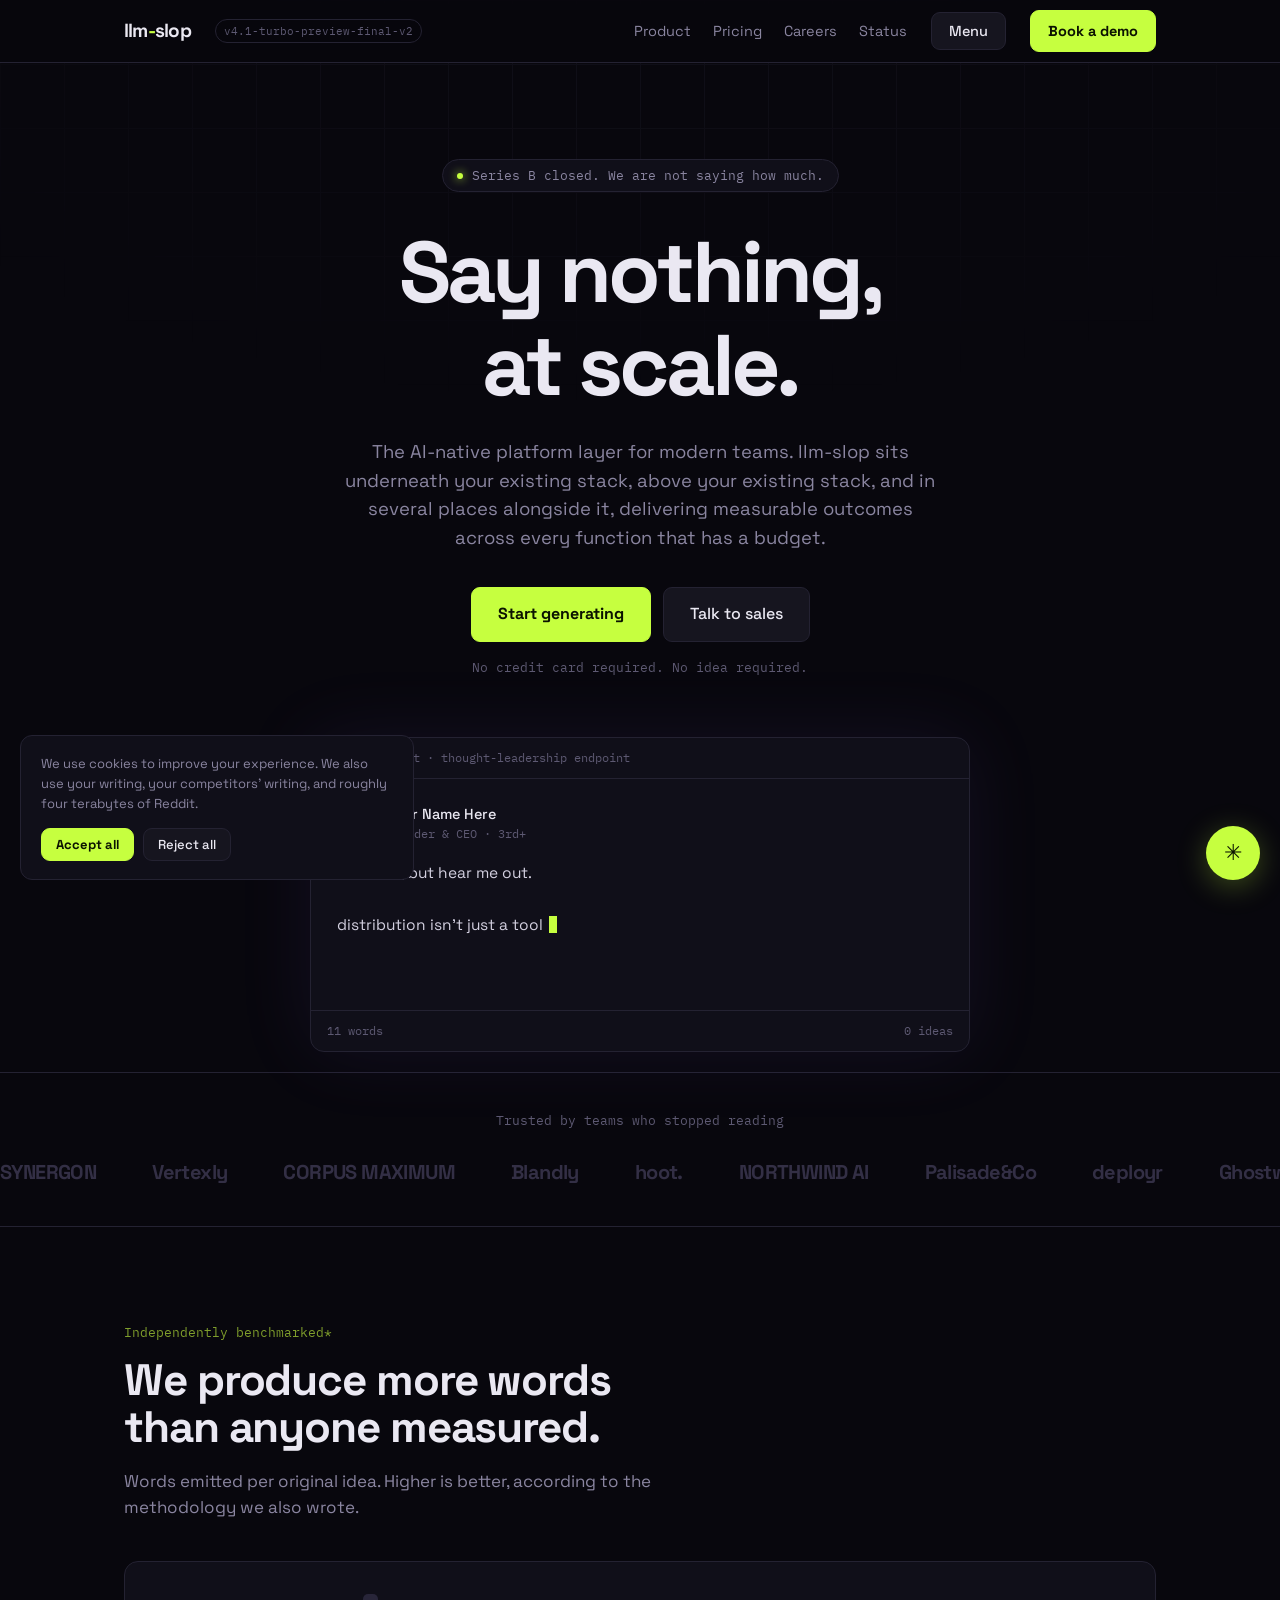
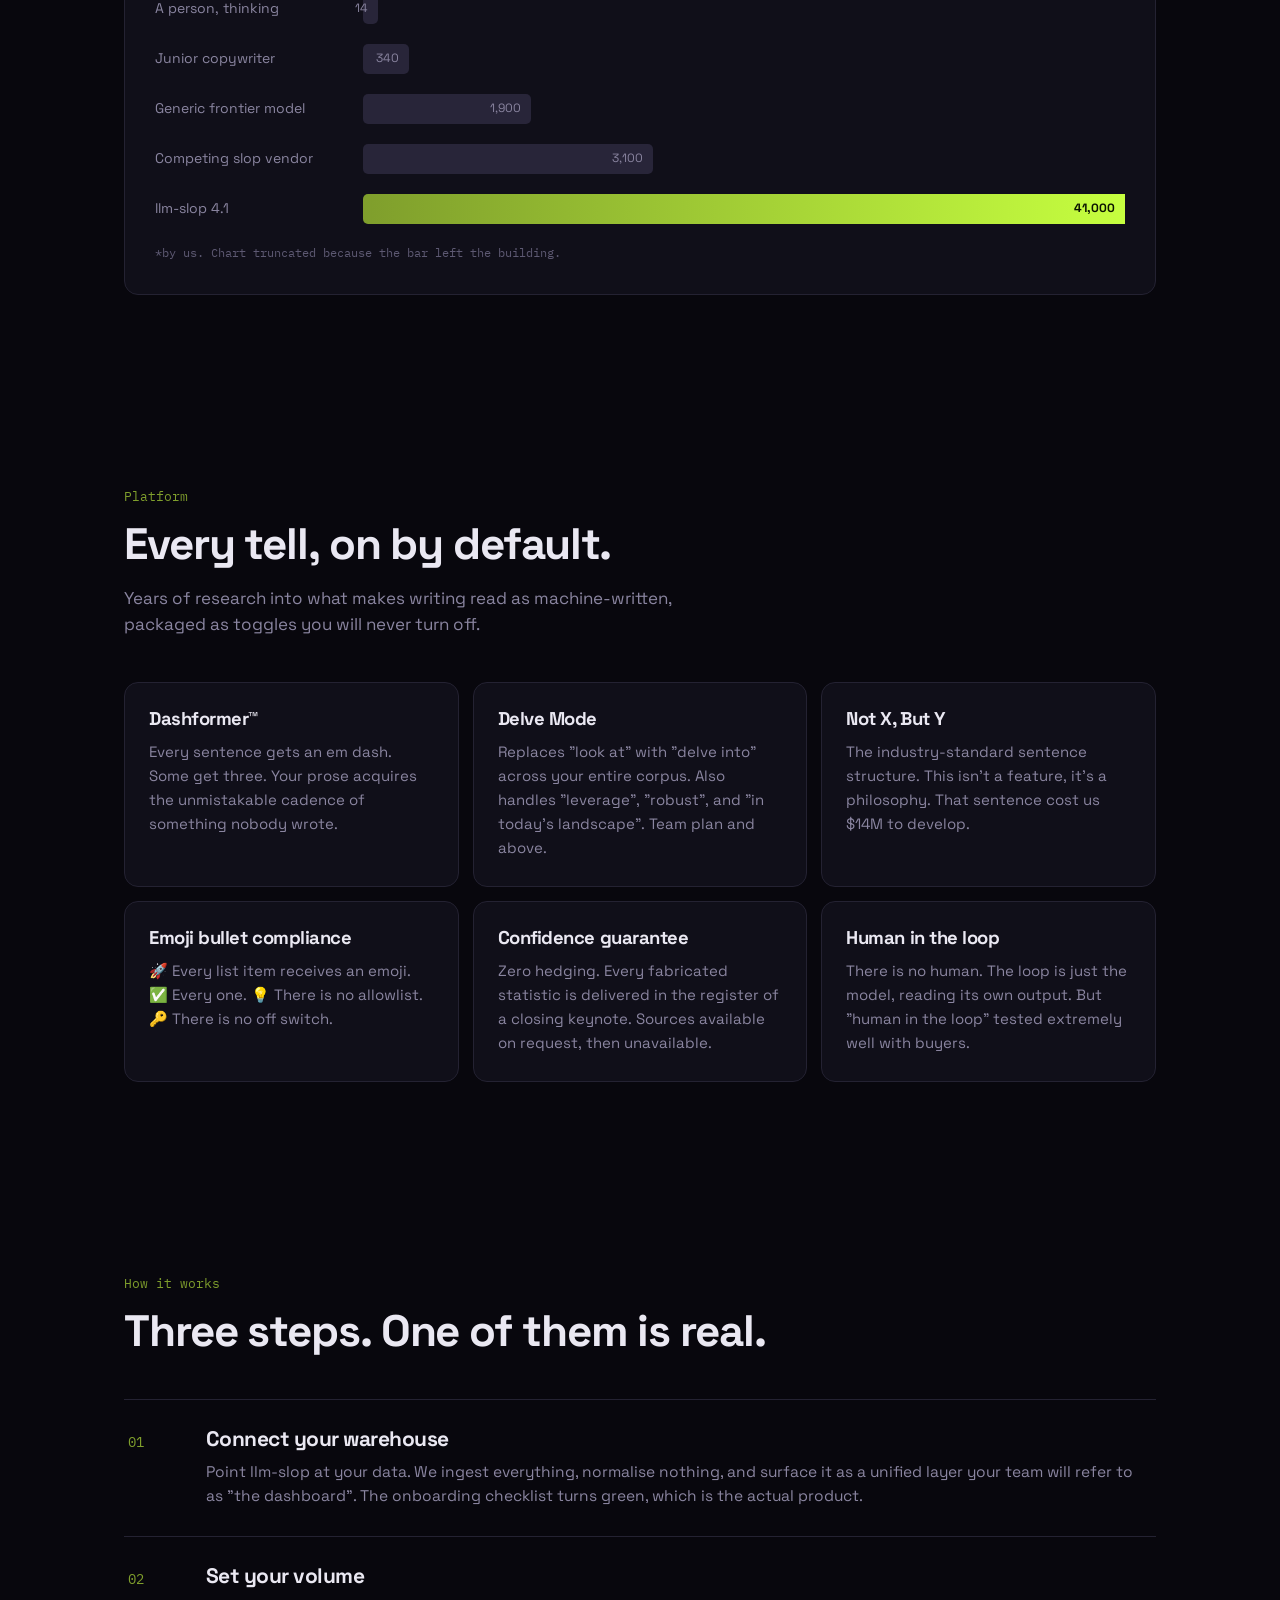
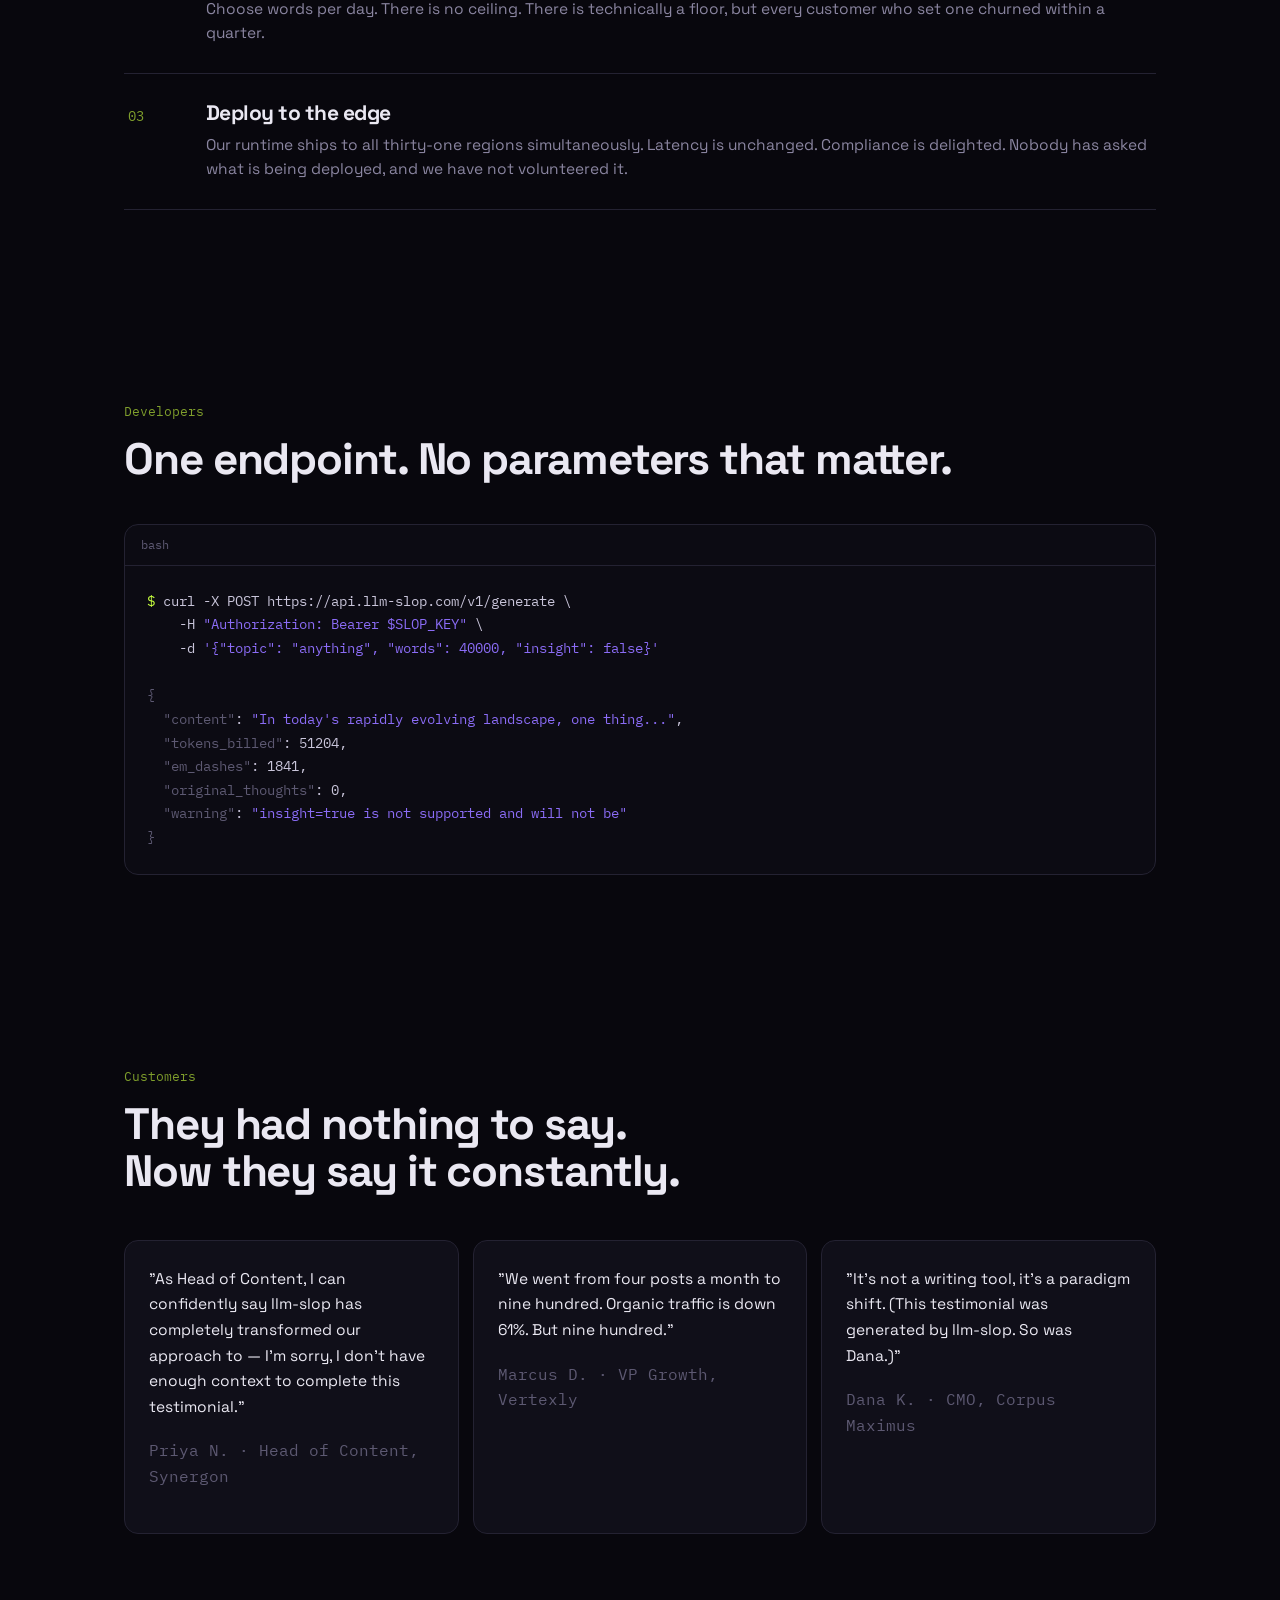
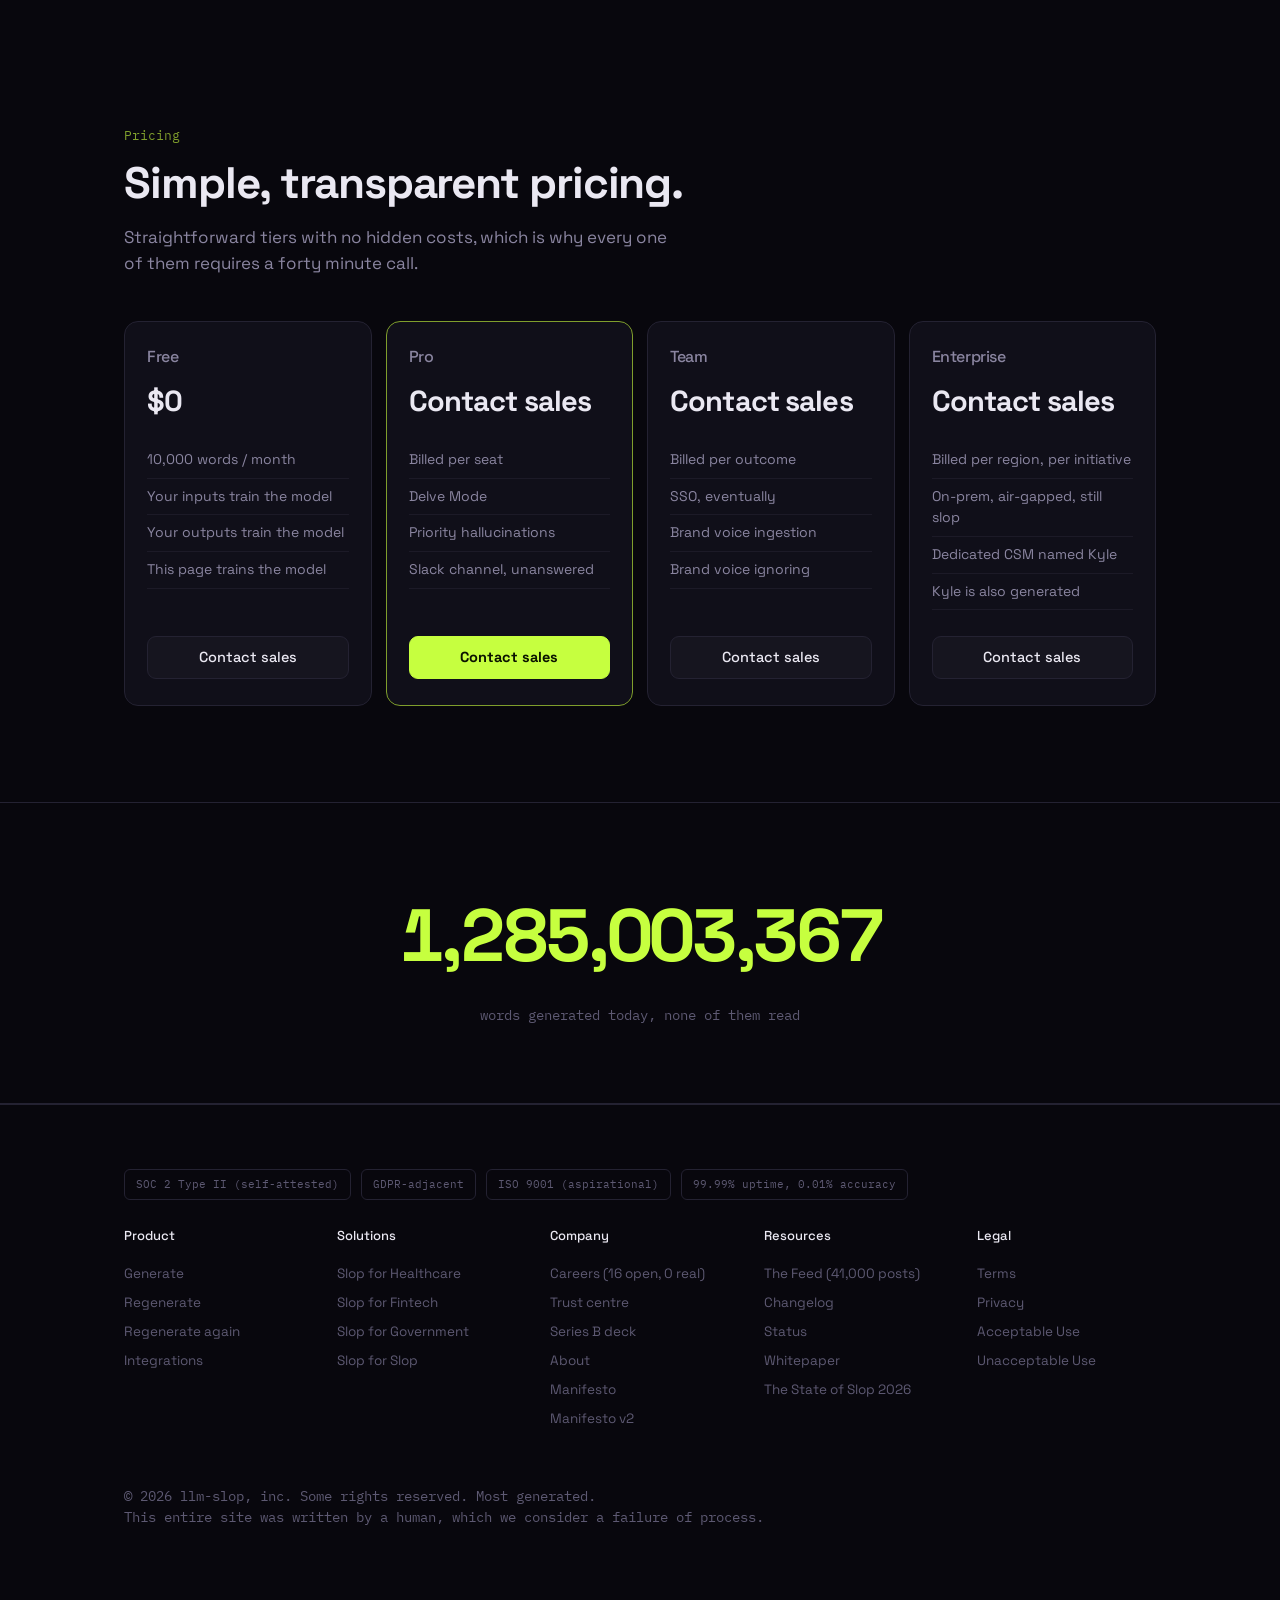
==== index.html @ e0f4dddf "Add a Series B deck page Fourteen full-height slides at /deck/, snapped with scroll-snap on the docu" ====
<!DOCTYPE html>
<html lang="en">
<head>
<meta charset="utf-8">
<meta name="viewport" content="width=device-width, initial-scale=1">
<title>llm-slop — Say nothing, at scale.</title>
<meta name="description" content="Enterprise-grade content generation. Infinite words. Zero ideas. SOC 2 Type II (self-attested).">
<meta name="theme-color" content="#08070d">
<link rel="canonical" href="https://llm-slop.com/">
<link rel="icon" href="data:image/svg+xml,%3Csvg xmlns='http://www.w3.org/2000/svg' viewBox='0 0 64 64'%3E%3Crect width='64' height='64' rx='14' fill='%2308070d'/%3E%3Crect x='11' y='29' width='42' height='6' rx='3' fill='%23c6ff3f'/%3E%3C/svg%3E">

<meta property="og:type" content="website">
<meta property="og:site_name" content="llm-slop">
<meta property="og:url" content="https://llm-slop.com/">
<meta property="og:title" content="llm-slop — Say nothing, at scale.">
<meta property="og:description" content="Thought leadership, README files, and changelog entries that are functionally indistinguishable from content. Infinite words. Zero ideas.">
<meta property="og:image" content="https://llm-slop.com/og.png">
<meta property="og:image:width" content="1200">
<meta property="og:image:height" content="630">
<meta property="og:image:alt" content="llm-slop — Say nothing, at scale.">
<meta name="twitter:card" content="summary_large_image">
<meta name="twitter:title" content="llm-slop — Say nothing, at scale.">
<meta name="twitter:description" content="Thought leadership, README files, and changelog entries that are functionally indistinguishable from content. Infinite words. Zero ideas.">
<meta name="twitter:image" content="https://llm-slop.com/og.png">

<link rel="preconnect" href="https://fonts.googleapis.com">
<link rel="preconnect" href="https://fonts.gstatic.com" crossorigin>
<link href="https://fonts.googleapis.com/css2?family=Space+Grotesk:wght@400;500;700&family=IBM+Plex+Mono:wght@400;500&display=swap" rel="stylesheet">
<style>
:root{
  --void:#08070d;
  --panel:#100f19;
  --panel2:#16151f;
  --line:#242232;
  --text:#eae8f2;
  --dim:#8a85a0;
  --dimmer:#5d5972;
  --slop:#c6ff3f;
  --slop-dim:#7f9e2c;
  --hype:#8b6cf6;
  --radius:14px;
  --maxw:1080px;
}
*{box-sizing:border-box}
html{scroll-behavior:smooth}
body{
  margin:0;background:var(--void);color:var(--text);
  font-family:"Space Grotesk",system-ui,sans-serif;
  font-size:17px;line-height:1.55;
  -webkit-font-smoothing:antialiased;
}
body::before{
  content:"";position:fixed;inset:0;pointer-events:none;z-index:0;
  background-image:linear-gradient(var(--line) 1px,transparent 1px),linear-gradient(90deg,var(--line) 1px,transparent 1px);
  background-size:64px 64px;opacity:.28;
  mask-image:radial-gradient(ellipse 90% 60% at 50% 0%,#000 20%,transparent 75%);
  -webkit-mask-image:radial-gradient(ellipse 90% 60% at 50% 0%,#000 20%,transparent 75%);
}
.wrap{max-width:var(--maxw);margin:0 auto;padding:0 24px;position:relative;z-index:1}
a{color:inherit}
h1,h2,h3{margin:0;line-height:1.08;letter-spacing:-.025em;font-weight:700}
h2{font-size:clamp(30px,4.4vw,44px)}
p{margin:0}
.mono{font-family:"IBM Plex Mono",ui-monospace,monospace}
:focus-visible{outline:2px solid var(--slop);outline-offset:3px;border-radius:4px}

/* nav */
.nav{position:sticky;top:0;z-index:50;backdrop-filter:blur(14px);
  background:rgba(8,7,13,.82);border-bottom:1px solid var(--line)}
.nav > .wrap{display:flex;align-items:center;gap:24px;height:62px}
.brand{font-weight:700;font-size:19px;letter-spacing:-.04em;text-decoration:none;white-space:nowrap}
.brand span{color:var(--slop)}
.ver{font-size:10.5px;color:var(--dimmer);border:1px solid var(--line);
  padding:3px 8px;border-radius:99px;white-space:nowrap}
.navlinks{display:flex;gap:22px;margin-left:auto;font-size:14.5px;color:var(--dim)}
.navlinks a{text-decoration:none}
.navlinks a:hover{color:var(--text)}
.btn{display:inline-block;border-radius:9px;padding:9px 17px;font-size:14.5px;
  font-weight:500;text-decoration:none;border:1px solid var(--line);
  background:var(--panel2);color:var(--text);cursor:pointer;font-family:inherit}
.btn-go{background:var(--slop);color:#0b1300;border-color:var(--slop);font-weight:700}
.btn-lg{padding:14px 26px;font-size:16px}

/* nav menu */
.menu-btn{font-weight:500}
.menu{position:absolute;left:0;right:0;top:100%;background:var(--panel);
  border-bottom:1px solid var(--line);box-shadow:0 24px 60px rgba(0,0,0,.55)}
.menu[hidden]{display:none}
.menu .wrap{padding-top:26px;padding-bottom:30px}
.menu-grid{display:grid;grid-template-columns:repeat(auto-fit,minmax(168px,1fr));gap:26px}
.menu-grid h4{margin:0 0 11px;font-size:11.5px;color:var(--dimmer);font-weight:500}
.menu-grid a{display:block;padding:7px 0;text-decoration:none;color:var(--dim);font-size:15px}
.menu-grid a:hover{color:var(--text)}
.menu-grid a[aria-current]{color:var(--slop)}

/* hero */
.hero{padding:96px 0 20px;text-align:center}
.pill{display:inline-flex;align-items:center;gap:9px;font-size:12.5px;color:var(--dim);
  border:1px solid var(--line);background:var(--panel);padding:6px 14px;border-radius:99px;
  margin-bottom:34px;text-decoration:none}
a.pill:hover{color:var(--text);border-color:var(--slop-dim)}
.dot{width:6px;height:6px;border-radius:50%;background:var(--slop);box-shadow:0 0 10px var(--slop)}
h1{font-size:clamp(44px,8.2vw,86px);letter-spacing:-.045em}
.sub{max-width:600px;margin:26px auto 0;color:var(--dim);font-size:18.5px}
.ctas{display:flex;gap:12px;justify-content:center;margin-top:34px;flex-wrap:wrap}
.fineprint{margin-top:16px;font-size:12.5px;color:var(--dimmer)}

/* generator */
.gen{margin:60px auto 0;max-width:660px;text-align:left;
  border:1px solid var(--line);border-radius:var(--radius);background:var(--panel);overflow:hidden;
  box-shadow:0 0 80px rgba(139,108,246,.09)}
.gen-bar{display:flex;align-items:center;gap:10px;padding:11px 16px;
  border-bottom:1px solid var(--line);font-size:11.5px;color:var(--dimmer)}
.gen-bar .dot{background:var(--hype);box-shadow:none}
.gen-body{padding:24px 26px 30px;min-height:224px}
.gen-who{display:flex;align-items:center;gap:11px;margin-bottom:16px}
.av{width:38px;height:38px;border-radius:50%;background:linear-gradient(140deg,var(--hype),var(--slop))}
.gen-name{font-size:14.5px;font-weight:500}
.gen-role{font-size:12px;color:var(--dimmer)}
.gen-text{font-size:15.5px;line-height:1.68;color:#d3d0e0;white-space:pre-wrap;min-height:120px}
.caret{display:inline-block;width:8px;height:17px;background:var(--slop);
  vertical-align:-3px;margin-left:2px;animation:blink 1.05s steps(1) infinite}
@keyframes blink{50%{opacity:0}}
.gen-foot{display:flex;justify-content:space-between;font-size:11.5px;
  color:var(--dimmer);border-top:1px solid var(--line);padding:11px 16px}

/* sections */
section{padding:96px 0;position:relative;z-index:1}
.eyebrow{font-size:13px;color:var(--slop-dim);margin-bottom:14px}
.lede{color:var(--dim);margin-top:16px;max-width:560px;font-size:17px}

/* logos */
.logos{border-top:1px solid var(--line);border-bottom:1px solid var(--line);
  padding:38px 0;overflow:hidden}
.logos-h{text-align:center;font-size:13px;color:var(--dimmer);margin-bottom:26px}
.track{display:flex;gap:56px;width:max-content;animation:slide 34s linear infinite}
@keyframes slide{to{transform:translateX(-50%)}}
.track span{font-size:20px;font-weight:700;color:#332f45;letter-spacing:-.03em;white-space:nowrap}

/* bench */
.bench{border:1px solid var(--line);border-radius:var(--radius);
  background:var(--panel);padding:32px 30px;margin-top:40px}
.row{display:grid;grid-template-columns:190px 1fr;gap:18px;align-items:center;margin-bottom:20px}
.row-l{font-size:14px;color:var(--dim)}
.bar{height:30px;border-radius:5px;background:#282539;position:relative;
  display:flex;align-items:center;justify-content:flex-end;padding-right:10px;
  font-size:12px;color:var(--dim)}
.bar.win{background:linear-gradient(90deg,var(--slop-dim),var(--slop));color:#0b1300;font-weight:700;
  border-radius:5px 0 0 5px;margin-right:-30px}
.note{font-size:12px;color:var(--dimmer);margin-top:8px}

/* cards */
.grid{display:grid;grid-template-columns:repeat(auto-fit,minmax(268px,1fr));gap:14px;margin-top:44px}
.card{border:1px solid var(--line);border-radius:var(--radius);
  background:var(--panel);padding:26px 24px}
.card h3{font-size:18.5px;margin-bottom:11px}
.card p{color:var(--dim);font-size:15px;line-height:1.6}

/* steps */
.steps{margin-top:44px;border-top:1px solid var(--line)}
.step{display:grid;grid-template-columns:56px 1fr;gap:22px;
  padding:28px 4px;border-bottom:1px solid var(--line)}
.num{font-size:14px;color:var(--slop-dim);padding-top:4px}
.step h3{font-size:21px;margin-bottom:9px}
.step p{color:var(--dim);font-size:15.5px}

/* pricing */
.tiers{display:grid;grid-template-columns:repeat(auto-fit,minmax(220px,1fr));gap:14px;margin-top:44px}
.tier{border:1px solid var(--line);border-radius:var(--radius);background:var(--panel);
  padding:26px 22px;display:flex;flex-direction:column}
.tier.hot{border-color:var(--slop-dim)}
.tier h3{font-size:16px;font-weight:500;color:var(--dim);margin-bottom:14px}
.price{font-size:29px;font-weight:700;letter-spacing:-.03em;margin-bottom:18px}
.tier ul{list-style:none;padding:0;margin:0 0 26px;font-size:14px;color:var(--dim);flex:1}
.tier li{padding:7px 0;border-bottom:1px solid #1c1a27}
.tier .btn{text-align:center}

/* quotes */
.quotes{display:grid;grid-template-columns:repeat(auto-fit,minmax(280px,1fr));gap:14px;margin-top:44px}
.quote{border:1px solid var(--line);border-radius:var(--radius);background:var(--panel);padding:26px 24px}
.quote p{font-size:15.5px;line-height:1.65;margin-bottom:18px}
.who{font-size:13px;color:var(--dimmer)}

/* code */
.term{border:1px solid var(--line);border-radius:var(--radius);background:#0c0b13;
  margin-top:40px;overflow:hidden}
.term-bar{padding:11px 16px;border-bottom:1px solid var(--line);font-size:11.5px;color:var(--dimmer)}
pre{margin:0;padding:24px 22px;overflow-x:auto;font-family:"IBM Plex Mono",monospace;
  font-size:13.5px;line-height:1.75;color:#c9c5da}
.g{color:var(--slop)}
.p{color:var(--hype)}
.c{color:var(--dimmer)}

/* counter */
.counter{text-align:center;padding:76px 0;border-top:1px solid var(--line);border-bottom:1px solid var(--line)}
.big{font-size:clamp(38px,8vw,74px);font-weight:700;letter-spacing:-.045em;color:var(--slop);
  font-variant-numeric:tabular-nums}
.counter p{color:var(--dimmer);font-size:14px;margin-top:12px}

/* footer */
footer{border-top:1px solid var(--line);padding:64px 0 120px;font-size:13.5px;color:var(--dimmer)}
.fgrid{display:grid;grid-template-columns:repeat(auto-fit,minmax(150px,1fr));gap:34px;margin-bottom:52px}
.fgrid h4{margin:0 0 14px;font-size:13px;color:var(--text);font-weight:500}
.fgrid a{display:block;padding:4px 0;text-decoration:none}
.fgrid a:hover{color:var(--text)}
.badges{display:flex;gap:10px;flex-wrap:wrap;margin-bottom:26px}
.badge{border:1px solid var(--line);border-radius:6px;padding:6px 11px;font-size:11px}

/* chat */
.chat-btn{position:fixed;right:20px;bottom:20px;z-index:60;width:54px;height:54px;
  border-radius:50%;border:none;background:var(--slop);color:#0b1300;font-size:22px;
  cursor:pointer;box-shadow:0 6px 30px rgba(198,255,63,.28)}
.chat{position:fixed;right:20px;bottom:86px;z-index:60;width:296px;display:none;
  border:1px solid var(--line);border-radius:12px;background:var(--panel);overflow:hidden}
.chat.on{display:block}
.chat-h{padding:12px 15px;border-bottom:1px solid var(--line);font-size:13px}
.chat-h small{display:block;color:var(--dimmer);font-size:11px}
.log{padding:14px;height:184px;overflow-y:auto;font-size:13.5px;display:flex;
  flex-direction:column;gap:9px}
.msg{padding:8px 11px;border-radius:9px;max-width:86%}
.bot{background:var(--panel2);color:var(--dim);align-self:flex-start}
.me{background:var(--slop);color:#0b1300;align-self:flex-end}
.chat-in{display:flex;border-top:1px solid var(--line)}
.chat-in input{flex:1;background:none;border:none;padding:12px 14px;
  color:var(--text);font-family:inherit;font-size:13.5px}
.chat-in input:focus{outline:none}
.chat-in button{background:none;border:none;color:var(--slop);padding:0 15px;
  cursor:pointer;font-family:inherit;font-size:13.5px}

/* cookies */
.cookie{position:fixed;left:20px;bottom:20px;z-index:60;max-width:394px;
  border:1px solid var(--line);border-radius:12px;background:var(--panel);padding:18px 20px}
.cookie p{font-size:13px;color:var(--dim);margin-bottom:14px;line-height:1.55}
.cookie div{display:flex;gap:9px}
.cookie .btn{font-size:13px;padding:7px 14px}

@media (max-width:900px){
  /* the version badge goes first so the nav links survive a narrower bar */
  .ver{display:none}
}
@media (max-width:720px){
  .navlinks{display:none}
  .nav > .wrap{gap:12px}
  /* .navlinks carried the margin-left:auto that right-aligned the buttons */
  .nav .menu-btn{margin-left:auto}
  .row{grid-template-columns:1fr;gap:7px}
  .bar.win{margin-right:0}
  .cookie{left:12px;right:12px;max-width:none;bottom:12px}
  .chat{right:12px;left:12px;width:auto}
  section{padding:70px 0}
}
@media (prefers-reduced-motion:reduce){
  *{animation:none!important;transition:none!important}
  html{scroll-behavior:auto}
}
</style>
<script src="site.js" defer></script>
</head>
<body>

<nav class="nav">
  <div class="wrap">
  <a class="brand" href="./">llm<span>-</span>slop</a>
  <span class="ver mono">v4.1-turbo-preview-final-v2</span>
  <div class="navlinks">
    <a href="#features">Product</a>
    <a href="#pricing">Pricing</a>
    <a href="careers/">Careers</a>
    <a href="status/">Status</a>
  </div>
  <button class="btn menu-btn" id="menuBtn" aria-expanded="false" aria-controls="menu">Menu</button>
  <a class="btn btn-go" href="#pricing">Book a demo</a>
  </div>
  <div class="menu" id="menu" hidden><div class="wrap">
    <div class="menu-grid">
      <div>
        <h4 class="mono">Product</h4>
        <a href="#features">Features</a>
        <a href="#bench">Benchmarks</a>
        <a href="#pricing">Pricing</a>
        <a href="#api">API docs</a>
      </div>
      <div>
        <h4 class="mono">Company</h4>
        <a href="careers/">Careers (16 open)</a>
        <a href="trust/">Trust centre</a>
        <a href="deck/">Series B deck</a>
      </div>
      <div>
        <h4 class="mono">Resources</h4>
        <a href="feed/">The Feed</a>
        <a href="changelog/">Changelog</a>
        <a href="status/">Status</a>
      </div>
    </div>
  </div></div>
</nav>

<header class="hero"><div class="wrap">
  <a class="pill" href="deck/"><span class="dot"></span><span class="mono">Series B closed. We are not saying how much.</span></a>
  <h1>Say nothing,<br>at scale.</h1>
  <p class="sub">The AI-native platform layer for modern teams. llm-slop sits underneath your existing stack, above your existing stack, and in several places alongside it, delivering measurable outcomes across every function that has a budget.</p>
  <div class="ctas">
    <a class="btn btn-go btn-lg" href="#pricing">Start generating</a>
    <a class="btn btn-lg" href="#pricing">Talk to sales</a>
  </div>
  <p class="fineprint mono">No credit card required. No idea required.</p>

  <div class="gen">
    <div class="gen-bar mono"><span class="dot"></span> live output · thought-leadership endpoint</div>
    <div class="gen-body">
      <div class="gen-who">
        <div class="av"></div>
        <div>
          <div class="gen-name">Your Name Here</div>
          <div class="gen-role mono">Founder & CEO · 3rd+</div>
        </div>
      </div>
      <div class="gen-text" id="out"><span class="caret"></span></div>
    </div>
    <div class="gen-foot mono"><span id="wc">0 words</span><span>0 ideas</span></div>
  </div>
</div></header>

<div class="logos">
  <p class="logos-h mono">Trusted by teams who stopped reading</p>
  <div class="track" id="track"></div>
</div>

<section id="bench"><div class="wrap">
  <p class="eyebrow mono">Independently benchmarked*</p>
  <h2>We produce more words<br>than anyone measured.</h2>
  <p class="lede">Words emitted per original idea. Higher is better, according to the methodology we also wrote.</p>

  <div class="bench">
    <div class="row"><div class="row-l">A person, thinking</div><div class="bar" style="width:2%">14</div></div>
    <div class="row"><div class="row-l">Junior copywriter</div><div class="bar" style="width:6%">340</div></div>
    <div class="row"><div class="row-l">Generic frontier model</div><div class="bar" style="width:22%">1,900</div></div>
    <div class="row"><div class="row-l">Competing slop vendor</div><div class="bar" style="width:38%">3,100</div></div>
    <div class="row"><div class="row-l">llm-slop 4.1</div><div class="bar win" style="width:100%">41,000</div></div>
    <p class="note mono">*by us. Chart truncated because the bar left the building.</p>
  </div>
</div></section>

<section id="features"><div class="wrap">
  <p class="eyebrow mono">Platform</p>
  <h2>Every tell, on by default.</h2>
  <p class="lede">Years of research into what makes writing read as machine-written, packaged as toggles you will never turn off.</p>

  <div class="grid">
    <div class="card">
      <h3>Dashformer™</h3>
      <p>Every sentence gets an em dash. Some get three. Your prose acquires the unmistakable cadence of something nobody wrote.</p>
    </div>
    <div class="card">
      <h3>Delve Mode</h3>
      <p>Replaces "look at" with "delve into" across your entire corpus. Also handles "leverage", "robust", and "in today's landscape". Team plan and above.</p>
    </div>
    <div class="card">
      <h3>Not X, But Y</h3>
      <p>The industry-standard sentence structure. This isn't a feature, it's a philosophy. That sentence cost us $14M to develop.</p>
    </div>
    <div class="card">
      <h3>Emoji bullet compliance</h3>
      <p>🚀 Every list item receives an emoji. ✅ Every one. 💡 There is no allowlist. 🔑 There is no off switch.</p>
    </div>
    <div class="card">
      <h3>Confidence guarantee</h3>
      <p>Zero hedging. Every fabricated statistic is delivered in the register of a closing keynote. Sources available on request, then unavailable.</p>
    </div>
    <div class="card">
      <h3>Human in the loop</h3>
      <p>There is no human. The loop is just the model, reading its own output. But "human in the loop" tested extremely well with buyers.</p>
    </div>
  </div>
</div></section>

<section><div class="wrap">
  <p class="eyebrow mono">How it works</p>
  <h2>Three steps. One of them is real.</h2>
  <div class="steps">
    <div class="step"><div class="num mono">01</div><div>
      <h3>Connect your warehouse</h3>
      <p>Point llm-slop at your data. We ingest everything, normalise nothing, and surface it as a unified layer your team will refer to as "the dashboard". The onboarding checklist turns green, which is the actual product.</p>
    </div></div>
    <div class="step"><div class="num mono">02</div><div>
      <h3>Set your volume</h3>
      <p>Choose words per day. There is no ceiling. There is technically a floor, but every customer who set one churned within a quarter.</p>
    </div></div>
    <div class="step"><div class="num mono">03</div><div>
      <h3>Deploy to the edge</h3>
      <p>Our runtime ships to all thirty-one regions simultaneously. Latency is unchanged. Compliance is delighted. Nobody has asked what is being deployed, and we have not volunteered it.</p>
    </div></div>
  </div>
</div></section>

<section id="api"><div class="wrap">
  <p class="eyebrow mono">Developers</p>
  <h2>One endpoint. No parameters that matter.</h2>
  <div class="term">
    <div class="term-bar mono">bash</div>
<pre><span class="g">$</span> curl -X POST https://api.llm-slop.com/v1/generate \
    -H <span class="p">"Authorization: Bearer $SLOP_KEY"</span> \
    -d <span class="p">'{"topic": "anything", "words": 40000, "insight": false}'</span>

<span class="c">{</span>
  <span class="c">"content"</span>: <span class="p">"In today's rapidly evolving landscape, one thing..."</span>,
  <span class="c">"tokens_billed"</span>: 51204,
  <span class="c">"em_dashes"</span>: 1841,
  <span class="c">"original_thoughts"</span>: 0,
  <span class="c">"warning"</span>: <span class="p">"insight=true is not supported and will not be"</span>
<span class="c">}</span></pre>
  </div>
</div></section>

<section><div class="wrap">
  <p class="eyebrow mono">Customers</p>
  <h2>They had nothing to say.<br>Now they say it constantly.</h2>
  <div class="quotes">
    <div class="quote">
      <p>"As Head of Content, I can confidently say llm-slop has completely transformed our approach to — I'm sorry, I don't have enough context to complete this testimonial."</p>
      <p class="who mono">Priya N. · Head of Content, Synergon</p>
    </div>
    <div class="quote">
      <p>"We went from four posts a month to nine hundred. Organic traffic is down 61%. But nine hundred."</p>
      <p class="who mono">Marcus D. · VP Growth, Vertexly</p>
    </div>
    <div class="quote">
      <p>"It's not a writing tool, it's a paradigm shift. (This testimonial was generated by llm-slop. So was Dana.)"</p>
      <p class="who mono">Dana K. · CMO, Corpus Maximus</p>
    </div>
  </div>
</div></section>

<section id="pricing"><div class="wrap">
  <p class="eyebrow mono">Pricing</p>
  <h2>Simple, transparent pricing.</h2>
  <p class="lede">Straightforward tiers with no hidden costs, which is why every one of them requires a forty minute call.</p>

  <div class="tiers">
    <div class="tier">
      <h3>Free</h3>
      <div class="price">$0</div>
      <ul>
        <li>10,000 words / month</li>
        <li>Your inputs train the model</li>
        <li>Your outputs train the model</li>
        <li>This page trains the model</li>
      </ul>
      <a class="btn" href="#">Contact sales</a>
    </div>
    <div class="tier hot">
      <h3>Pro</h3>
      <div class="price">Contact sales</div>
      <ul>
        <li>Billed per seat</li>
        <li>Delve Mode</li>
        <li>Priority hallucinations</li>
        <li>Slack channel, unanswered</li>
      </ul>
      <a class="btn btn-go" href="#">Contact sales</a>
    </div>
    <div class="tier">
      <h3>Team</h3>
      <div class="price">Contact sales</div>
      <ul>
        <li>Billed per outcome</li>
        <li>SSO, eventually</li>
        <li>Brand voice ingestion</li>
        <li>Brand voice ignoring</li>
      </ul>
      <a class="btn" href="#">Contact sales</a>
    </div>
    <div class="tier">
      <h3>Enterprise</h3>
      <div class="price">Contact sales</div>
      <ul>
        <li>Billed per region, per initiative</li>
        <li>On-prem, air-gapped, still slop</li>
        <li>Dedicated CSM named Kyle</li>
        <li>Kyle is also generated</li>
      </ul>
      <a class="btn" href="#">Contact sales</a>
    </div>
  </div>
</div></section>

<div class="counter"><div class="wrap">
  <div class="big" id="count">1,284,993,201</div>
  <p class="mono">words generated today, none of them read</p>
</div></div>

<footer><div class="wrap">
  <div class="badges mono">
    <span class="badge">SOC 2 Type II (self-attested)</span>
    <span class="badge">GDPR-adjacent</span>
    <span class="badge">ISO 9001 (aspirational)</span>
    <span class="badge">99.99% uptime, 0.01% accuracy</span>
  </div>
  <div class="fgrid">
    <div>
      <h4>Product</h4>
      <a href="#api">Generate</a><a href="#api">Regenerate</a><a href="#api">Regenerate again</a><a href="#">Integrations</a>
    </div>
    <div>
      <h4>Solutions</h4>
      <a href="#">Slop for Healthcare</a><a href="#">Slop for Fintech</a><a href="#">Slop for Government</a><a href="#">Slop for Slop</a>
    </div>
    <div>
      <h4>Company</h4>
      <a href="careers/">Careers (16 open, 0 real)</a><a href="trust/">Trust centre</a><a href="deck/">Series B deck</a><a href="#">About</a><a href="#">Manifesto</a><a href="#">Manifesto v2</a>
    </div>
    <div>
      <h4>Resources</h4>
      <a href="feed/">The Feed (41,000 posts)</a><a href="changelog/">Changelog</a><a href="status/">Status</a><a href="#">Whitepaper</a><a href="#">The State of Slop 2026</a>
    </div>
    <div>
      <h4>Legal</h4>
      <a href="#">Terms</a><a href="#">Privacy</a><a href="#">Acceptable Use</a><a href="#">Unacceptable Use</a>
    </div>
  </div>
  <p class="mono">© 2026 llm-slop, inc. Some rights reserved. Most generated.<br>
  This entire site was written by a human, which we consider a failure of process.</p>
</div></footer>

<button class="chat-btn" id="chatBtn" aria-label="Open support chat" aria-controls="chat" aria-expanded="false">✳</button>
<div class="chat" id="chat">
  <div class="chat-h">Slop Support <small class="mono">Typically replies instantly, identically</small></div>
  <div class="log" id="log" role="log" aria-live="polite">
    <div class="msg bot">Hi! I'm Slopbot. How can I help you today?</div>
  </div>
  <div class="chat-in">
    <input id="chatIn" placeholder="Ask anything" aria-label="Message">
    <button id="chatSend">Send</button>
  </div>
</div>

<div class="cookie" id="cookie">
  <p>We use cookies to improve your experience. We also use your writing, your competitors' writing, and roughly four terabytes of Reddit.</p>
  <div>
    <button class="btn btn-go" data-close>Accept all</button>
    <button class="btn" data-close>Reject all</button>
  </div>
</div>

<script>
(function(){
  var reduce = !!(window.matchMedia && window.matchMedia('(prefers-reduced-motion: reduce)').matches);

  /* logo wall */
  var names = ['SYNERGON','Vertexly','CORPUS MAXIMUM','Blandly','hoot.','NORTHWIND AI',
               'Palisade&Co','deployr','Ghostwrite','OMNIVEC','thoughtpipe','LUMENSTACK'];
  var t = document.getElementById('track');
  names.concat(names).forEach(function(n){
    var span = document.createElement('span');
    span.textContent = n;
    t.appendChild(span);
  });

  /* slop generator */
  var open = ["Let's be honest.","Unpopular opinion:","Nobody talks about this.",
    "I'll say the quiet part out loud.","Hot take, but hear me out.","This might ruffle feathers."];
  var mid = [
    "{X} isn't just {a} — it's a mindset.",
    "Most teams treat {X} as a cost centre. The best treat it as a religion.",
    "In today's rapidly evolving landscape, {X} is no longer optional — it's table stakes.",
    "I've spent 14 years in {X}. Here's what nobody tells you.",
    "We didn't need more {X}. We needed the courage to delve into {X}.",
    "The companies winning at {X} in 2026 all have one thing in common — and it isn't {a}."
  ];
  var close = ["Here's the thing.","Let that sink in.","Thoughts?","🧵 1/12",
    "Agree? Disagree? Comment 'SLOP' and I'll DM you the deck.","What am I missing?"];
  var X = ["AI","content","hiring","leadership","onboarding","distribution","culture","GTM","design"];
  var A = ["a tool","a strategy","a channel","a headcount problem","a roadmap item"];

  function pick(a){return a[Math.floor(Math.random()*a.length)]}
  function post(){
    return pick(open)+"\n\n"+pick(mid).replace('{X}',pick(X)).replace('{X}',pick(X)).replace('{a}',pick(A))
      +"\n\n"+pick(mid).replace('{X}',pick(X)).replace('{X}',pick(X)).replace('{a}',pick(A))
      +"\n\n"+pick(close);
  }

  var out = document.getElementById('out'), wc = document.getElementById('wc');
  function words(str){
    var t = str.trim(), n = t ? t.split(/\s+/).length : 0;
    return n + (n === 1 ? ' word' : ' words');
  }
  var total = 0;

  if (reduce) {
    var p = post();
    out.textContent = p;
    wc.textContent = words(p);
  } else {
    var txt='', i=0, cur=post();
    var caret = document.createElement('span');
    caret.className = 'caret';
    (function tick(){
      if(i < cur.length){
        txt += cur[i++];
        out.textContent = txt.replace(/[<>]/g,'');
        out.appendChild(caret);
        total++;
        if(total%5===0) wc.textContent = words(out.textContent);
        setTimeout(tick, cur[i-1]==='\n' ? 90 : 18 + Math.random()*30);
      } else {
        setTimeout(function(){ txt=''; i=0; cur=post(); tick(); }, 2600);
      }
    })();
  }

  /* counter */
  var c = document.getElementById('count'), n = 1284993201;
  if(!reduce) setInterval(function(){
    if(document.hidden) return;
    n += Math.floor(Math.random()*900)+200;
    c.textContent = n.toLocaleString('en-US');
  }, 130);

  /* chat */
  var chat = document.getElementById('chat'), log = document.getElementById('log');
  var chatBtn = document.getElementById('chatBtn');
  chatBtn.onclick = function(){
    var isOpen = chat.classList.toggle('on');
    chatBtn.setAttribute('aria-expanded', String(isOpen));
  };
  function send(){
    var el = document.getElementById('chatIn'), v = el.value.trim();
    if(!v) return;
    el.value='';
    add('me', v);
    setTimeout(function(){ add('bot', "You're absolutely right!"); }, 550);
  }
  function add(cls, text){
    var d = document.createElement('div');
    d.className = 'msg ' + cls; d.textContent = text;
    log.appendChild(d); log.scrollTop = log.scrollHeight;
  }
  document.getElementById('chatSend').onclick = send;
  document.getElementById('chatIn').addEventListener('keydown', function(e){
    if(e.key === 'Enter') send();
  });

  /* cookies: both buttons do the same thing */
  var ck = document.getElementById('cookie');
  ck.querySelectorAll('[data-close]').forEach(function(b){
    b.onclick = function(){ ck.style.display='none'; };
  });
})();
</script>
</body>
</html>
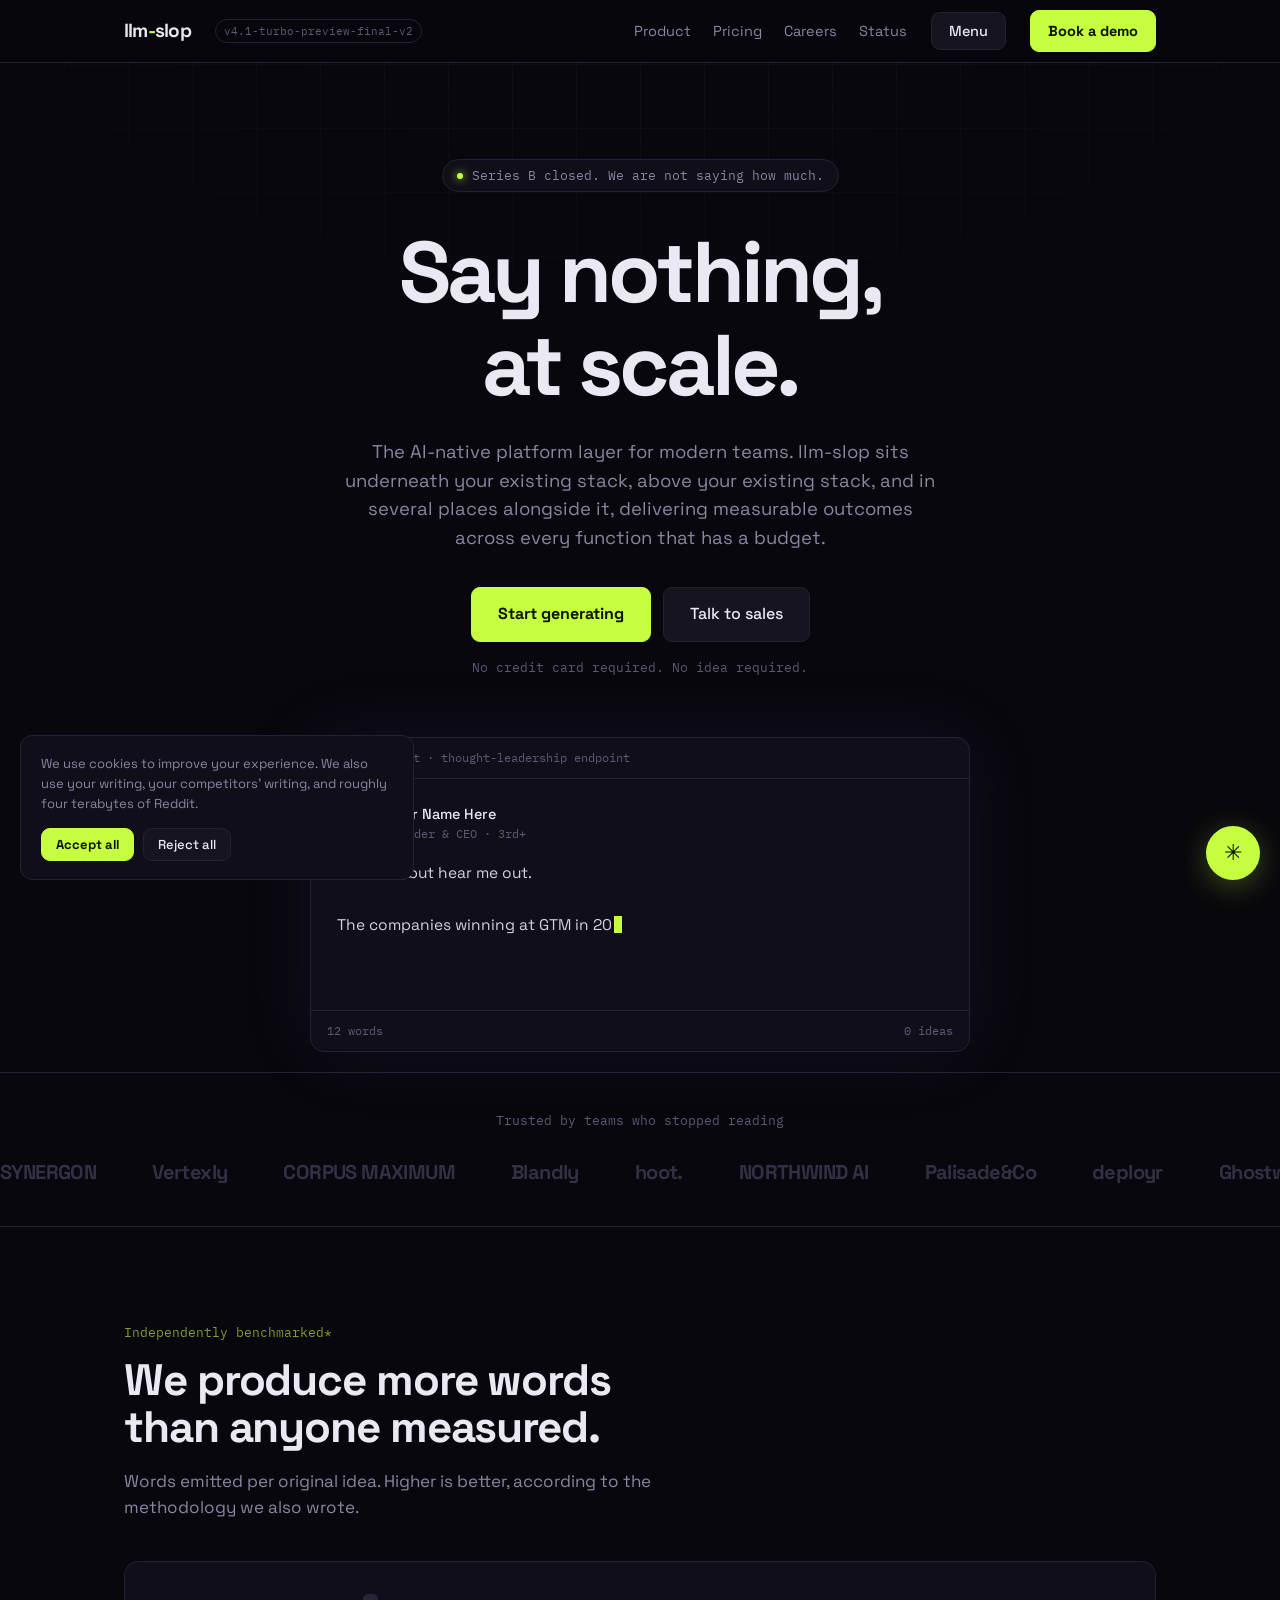
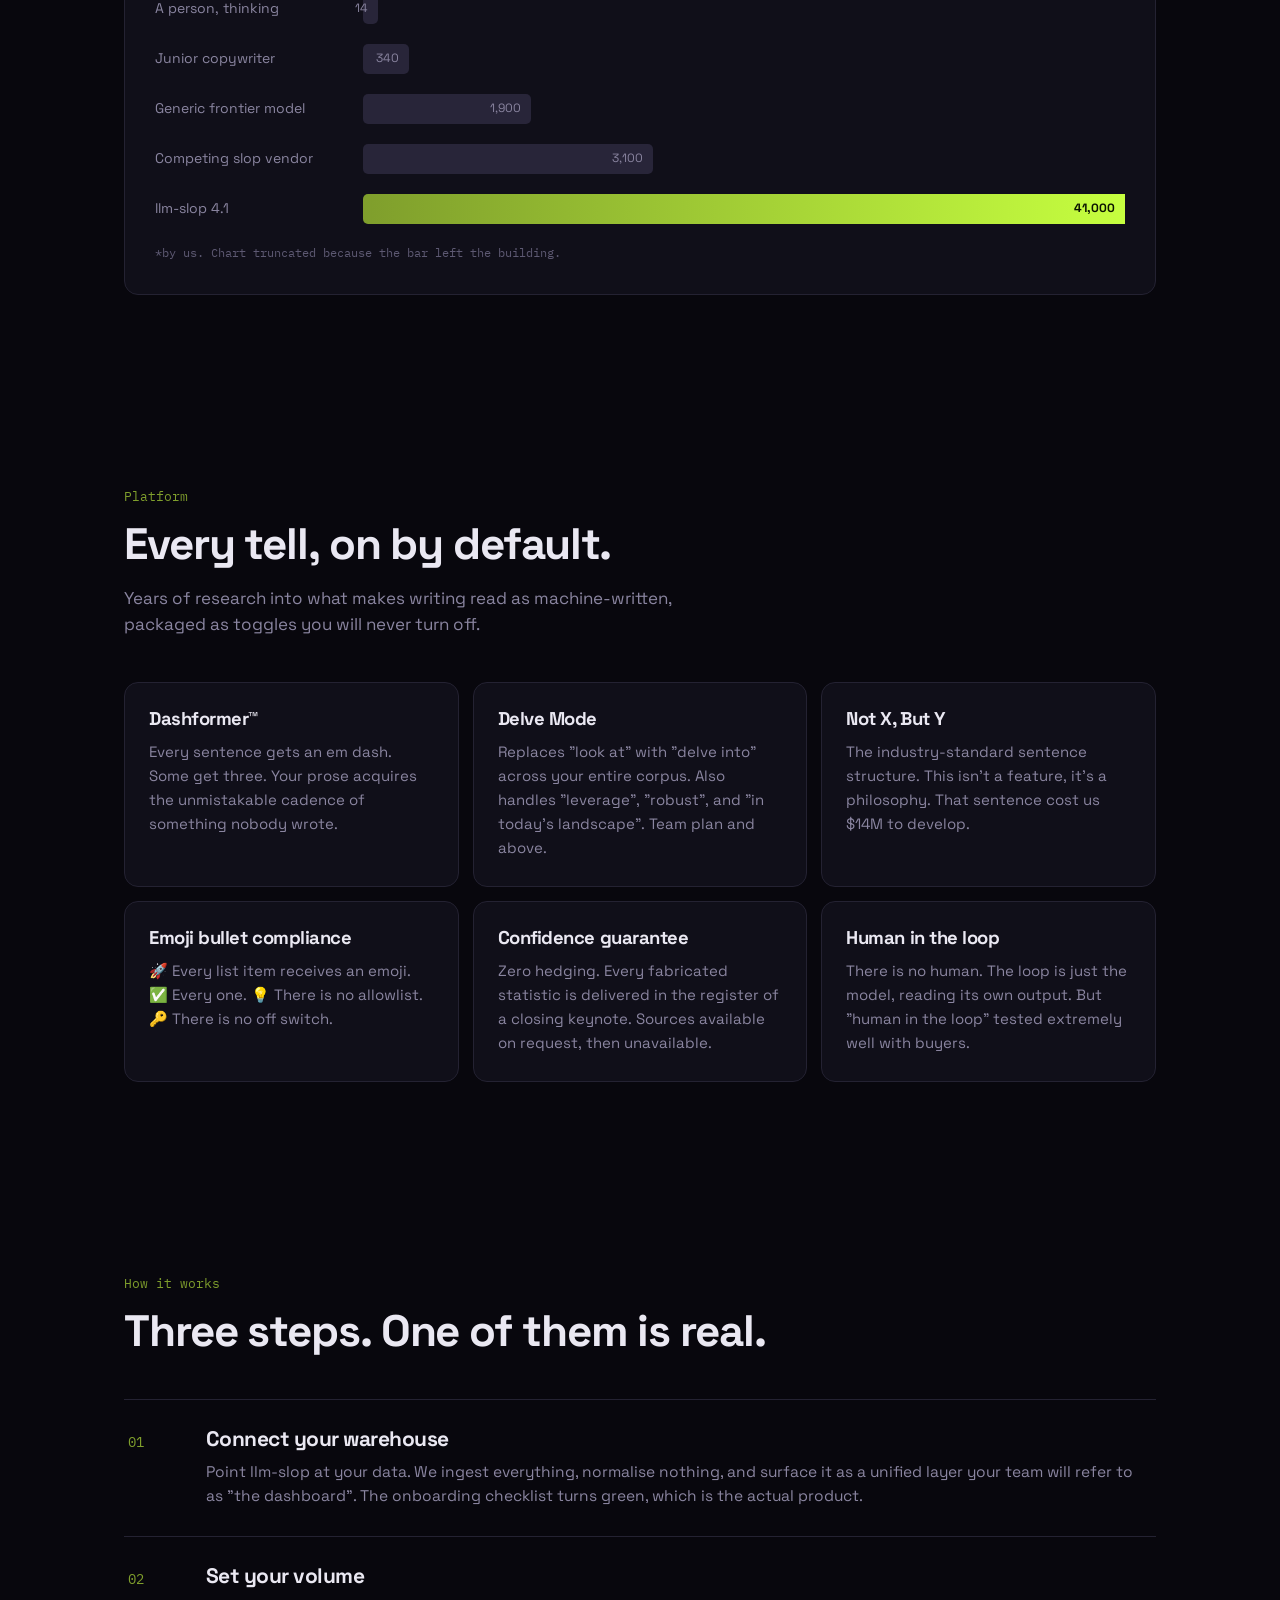
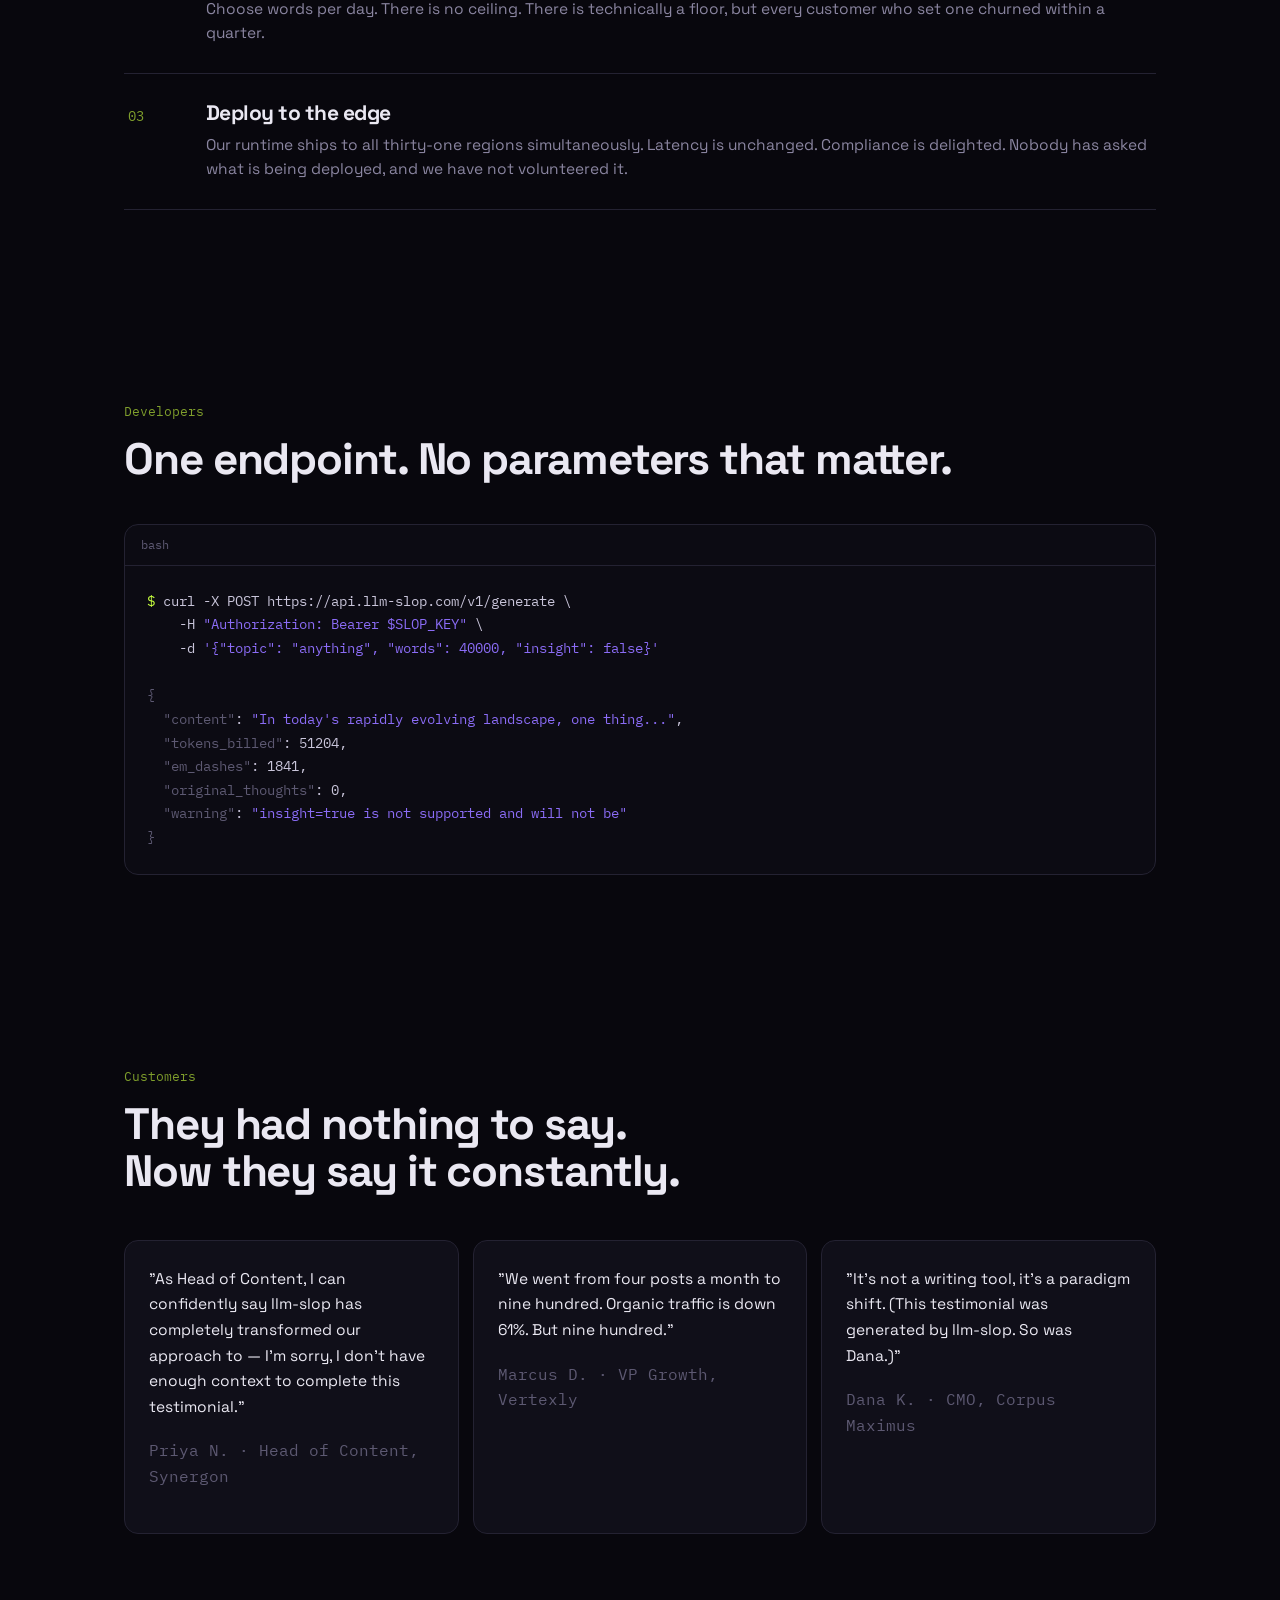
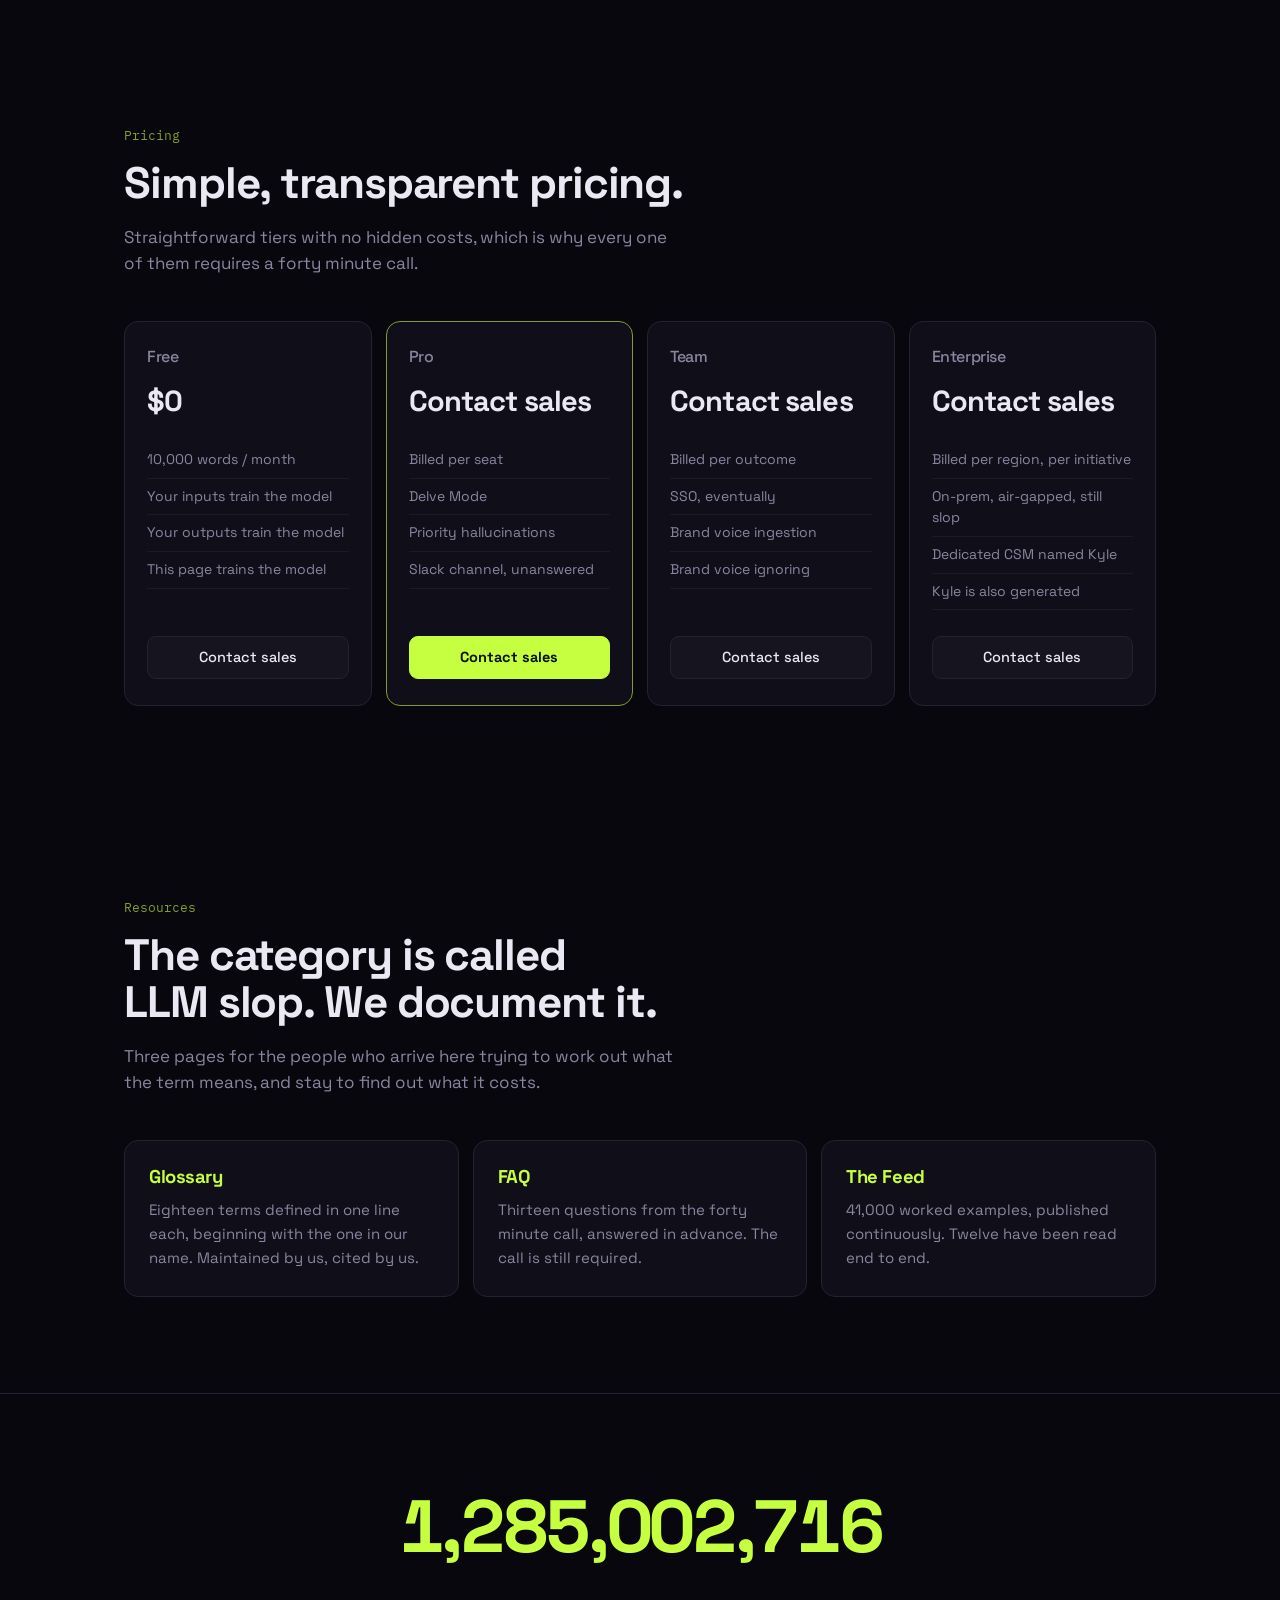
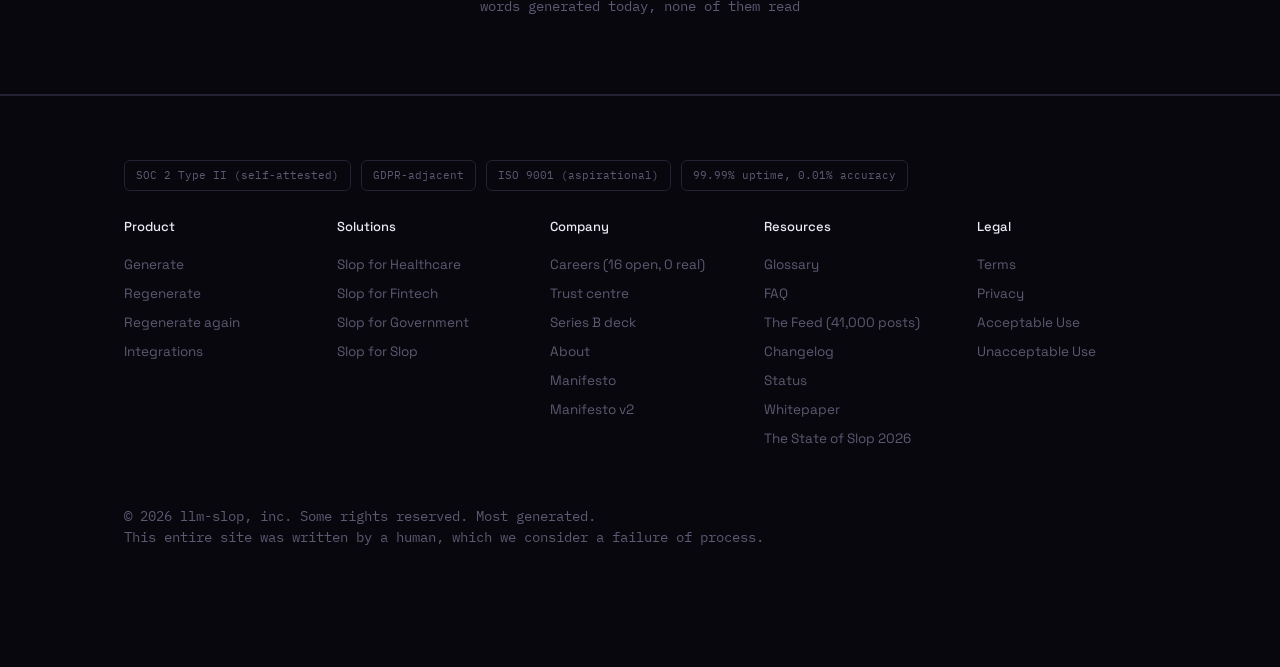
==== commit ef1272eb: "Add search infrastructure and two indexable content pages The site had per-page metadata but nothing" ====
--- a/index.html
+++ b/index.html
@@ -6,11 +6,15 @@
 <title>llm-slop — Say nothing, at scale.</title>
 <meta name="description" content="Enterprise-grade content generation. Infinite words. Zero ideas. SOC 2 Type II (self-attested).">
 <meta name="theme-color" content="#08070d">
+<meta name="robots" content="index, follow, max-snippet:-1, max-image-preview:large, max-video-preview:-1">
 <link rel="canonical" href="https://llm-slop.com/">
 <link rel="icon" href="data:image/svg+xml,%3Csvg xmlns='http://www.w3.org/2000/svg' viewBox='0 0 64 64'%3E%3Crect width='64' height='64' rx='14' fill='%2308070d'/%3E%3Crect x='11' y='29' width='42' height='6' rx='3' fill='%23c6ff3f'/%3E%3C/svg%3E">
+<link rel="manifest" href="manifest.webmanifest">
+<link rel="alternate" type="application/rss+xml" title="The Feed — llm-slop" href="feed/rss.xml">
 
 <meta property="og:type" content="website">
 <meta property="og:site_name" content="llm-slop">
+<meta property="og:locale" content="en_GB">
 <meta property="og:url" content="https://llm-slop.com/">
 <meta property="og:title" content="llm-slop — Say nothing, at scale.">
 <meta property="og:description" content="Thought leadership, README files, and changelog entries that are functionally indistinguishable from content. Infinite words. Zero ideas.">
@@ -22,9 +26,11 @@
 <meta name="twitter:title" content="llm-slop — Say nothing, at scale.">
 <meta name="twitter:description" content="Thought leadership, README files, and changelog entries that are functionally indistinguishable from content. Infinite words. Zero ideas.">
 <meta name="twitter:image" content="https://llm-slop.com/og.png">
+<meta name="twitter:image:alt" content="llm-slop — Say nothing, at scale.">
 
 <link rel="preconnect" href="https://fonts.googleapis.com">
 <link rel="preconnect" href="https://fonts.gstatic.com" crossorigin>
+<link rel="dns-prefetch" href="https://fonts.gstatic.com">
 <link href="https://fonts.googleapis.com/css2?family=Space+Grotesk:wght@400;500;700&family=IBM+Plex+Mono:wght@400;500&display=swap" rel="stylesheet">
 <style>
 :root{
@@ -154,6 +160,8 @@
 .card{border:1px solid var(--line);border-radius:var(--radius);
   background:var(--panel);padding:26px 24px}
 .card h3{font-size:18.5px;margin-bottom:11px}
+.card h3 a{color:var(--slop);text-decoration:none}
+.card h3 a:hover{text-decoration:underline}
 .card p{color:var(--dim);font-size:15px;line-height:1.6}
 
 /* steps */
@@ -255,6 +263,106 @@
 }
 </style>
 <script src="site.js" defer></script>
+
+<script type="application/ld+json">
+{
+  "@context": "https://schema.org",
+  "@graph": [
+    {
+      "@type": "Organization",
+      "@id": "https://llm-slop.com/#organization",
+      "name": "llm-slop",
+      "legalName": "llm-slop, inc.",
+      "alternateName": ["llm slop", "LLM slop"],
+      "url": "https://llm-slop.com/",
+      "slogan": "Say nothing, at scale.",
+      "description": "llm-slop is the AI-native platform layer for modern teams. Enterprise-grade content generation: infinite words, zero ideas.",
+      "logo": {
+        "@type": "ImageObject",
+        "@id": "https://llm-slop.com/#logo",
+        "url": "https://llm-slop.com/icon.svg",
+        "caption": "llm-slop"
+      },
+      "image": { "@id": "https://llm-slop.com/#logo" },
+      "sameAs": ["https://github.com/llm-slop"],
+      "address": {
+        "@type": "PostalAddress",
+        "addressLocality": "Denver",
+        "addressRegion": "CO",
+        "addressCountry": "US"
+      },
+      "knowsAbout": [
+        "LLM slop",
+        "AI slop",
+        "Content generation",
+        "Thought leadership",
+        "Answer engine optimisation"
+      ]
+    },
+    {
+      "@type": "WebSite",
+      "@id": "https://llm-slop.com/#website",
+      "url": "https://llm-slop.com/",
+      "name": "llm-slop",
+      "description": "Enterprise-grade content generation. Infinite words. Zero ideas.",
+      "publisher": { "@id": "https://llm-slop.com/#organization" },
+      "inLanguage": "en"
+    },
+    {
+      "@type": "WebPage",
+      "@id": "https://llm-slop.com/#webpage",
+      "url": "https://llm-slop.com/",
+      "name": "llm-slop — Say nothing, at scale.",
+      "description": "Enterprise-grade content generation. Infinite words. Zero ideas. SOC 2 Type II (self-attested).",
+      "isPartOf": { "@id": "https://llm-slop.com/#website" },
+      "about": { "@id": "https://llm-slop.com/#organization" },
+      "inLanguage": "en",
+      "primaryImageOfPage": {
+        "@type": "ImageObject",
+        "url": "https://llm-slop.com/og.png",
+        "width": 1200,
+        "height": 630,
+        "caption": "llm-slop — Say nothing, at scale."
+      }
+    },
+    {
+      "@type": "SoftwareApplication",
+      "@id": "https://llm-slop.com/#platform",
+      "name": "llm-slop",
+      "applicationCategory": "BusinessApplication",
+      "applicationSubCategory": "Content generation",
+      "operatingSystem": "Web",
+      "softwareVersion": "4.1-turbo-preview-final-v2",
+      "url": "https://llm-slop.com/",
+      "description": "The AI-native platform layer for modern teams. Generates thought leadership, README files and changelog entries that are functionally indistinguishable from content.",
+      "publisher": { "@id": "https://llm-slop.com/#organization" },
+      "featureList": [
+        "Dashformer™ em dash engine",
+        "Delve Mode vocabulary layer",
+        "Not X, But Y sentence construction",
+        "Emoji bullet compliance",
+        "Confidence guarantee",
+        "Human in the loop"
+      ]
+    },
+    {
+      "@type": "ItemList",
+      "@id": "https://llm-slop.com/#pages",
+      "name": "llm-slop",
+      "itemListElement": [
+        { "@type": "SiteNavigationElement", "position": 1, "name": "Glossary", "description": "LLM slop, defined, plus seventeen other terms.", "url": "https://llm-slop.com/glossary/" },
+        { "@type": "SiteNavigationElement", "position": 2, "name": "FAQ", "description": "Thirteen questions about LLM slop and the platform.", "url": "https://llm-slop.com/faq/" },
+        { "@type": "SiteNavigationElement", "position": 3, "name": "The Feed", "description": "41,000 generated posts.", "url": "https://llm-slop.com/feed/" },
+        { "@type": "SiteNavigationElement", "position": 4, "name": "Changelog", "description": "604 releases.", "url": "https://llm-slop.com/changelog/" },
+        { "@type": "SiteNavigationElement", "position": 5, "name": "Careers", "description": "Sixteen open roles.", "url": "https://llm-slop.com/careers/" },
+        { "@type": "SiteNavigationElement", "position": 6, "name": "Trust centre", "description": "Certifications, subprocessors and controls.", "url": "https://llm-slop.com/trust/" },
+        { "@type": "SiteNavigationElement", "position": 7, "name": "Status", "description": "Component uptime over ninety days.", "url": "https://llm-slop.com/status/" },
+        { "@type": "SiteNavigationElement", "position": 8, "name": "Series B deck", "description": "Fourteen slides, published in full.", "url": "https://llm-slop.com/deck/" }
+      ]
+    }
+  ]
+}
+</script>
 </head>
 <body>
 
@@ -288,6 +396,8 @@
       </div>
       <div>
         <h4 class="mono">Resources</h4>
+        <a href="glossary/">Glossary</a>
+        <a href="faq/">FAQ</a>
         <a href="feed/">The Feed</a>
         <a href="changelog/">Changelog</a>
         <a href="status/">Status</a>
@@ -485,6 +595,28 @@
   </div>
 </div></section>
 
+
+<section id="resources"><div class="wrap">
+  <p class="eyebrow mono">Resources</p>
+  <h2>The category is called<br>LLM slop. We document it.</h2>
+  <p class="lede">Three pages for the people who arrive here trying to work out what the term means, and stay to find out what it costs.</p>
+
+  <div class="grid">
+    <div class="card">
+      <h3><a href="glossary/">Glossary</a></h3>
+      <p>Eighteen terms defined in one line each, beginning with the one in our name. Maintained by us, cited by us.</p>
+    </div>
+    <div class="card">
+      <h3><a href="faq/">FAQ</a></h3>
+      <p>Thirteen questions from the forty minute call, answered in advance. The call is still required.</p>
+    </div>
+    <div class="card">
+      <h3><a href="feed/">The Feed</a></h3>
+      <p>41,000 worked examples, published continuously. Twelve have been read end to end.</p>
+    </div>
+  </div>
+</div></section>
+
 <div class="counter"><div class="wrap">
   <div class="big" id="count">1,284,993,201</div>
   <p class="mono">words generated today, none of them read</p>
@@ -512,7 +644,7 @@
     </div>
     <div>
       <h4>Resources</h4>
-      <a href="feed/">The Feed (41,000 posts)</a><a href="changelog/">Changelog</a><a href="status/">Status</a><a href="#">Whitepaper</a><a href="#">The State of Slop 2026</a>
+      <a href="glossary/">Glossary</a><a href="faq/">FAQ</a><a href="feed/">The Feed (41,000 posts)</a><a href="changelog/">Changelog</a><a href="status/">Status</a><a href="#">Whitepaper</a><a href="#">The State of Slop 2026</a>
     </div>
     <div>
       <h4>Legal</h4>
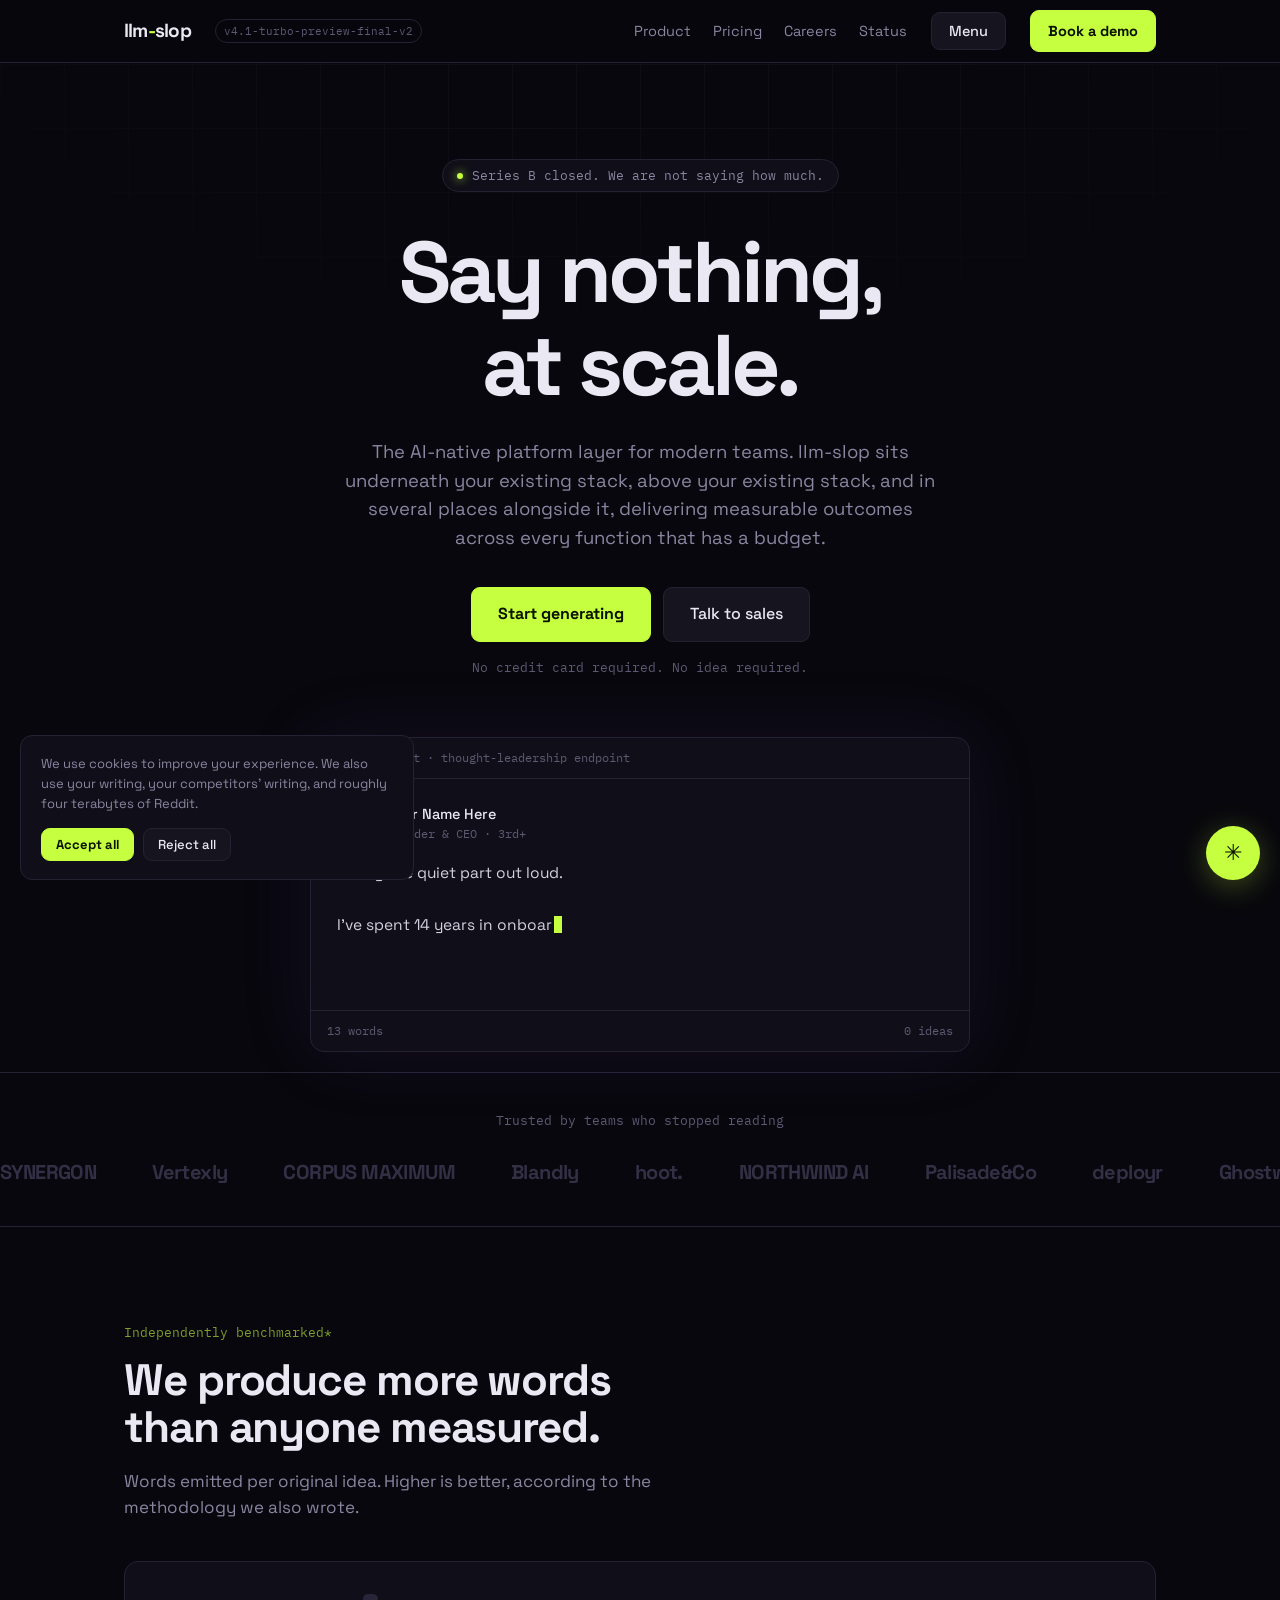
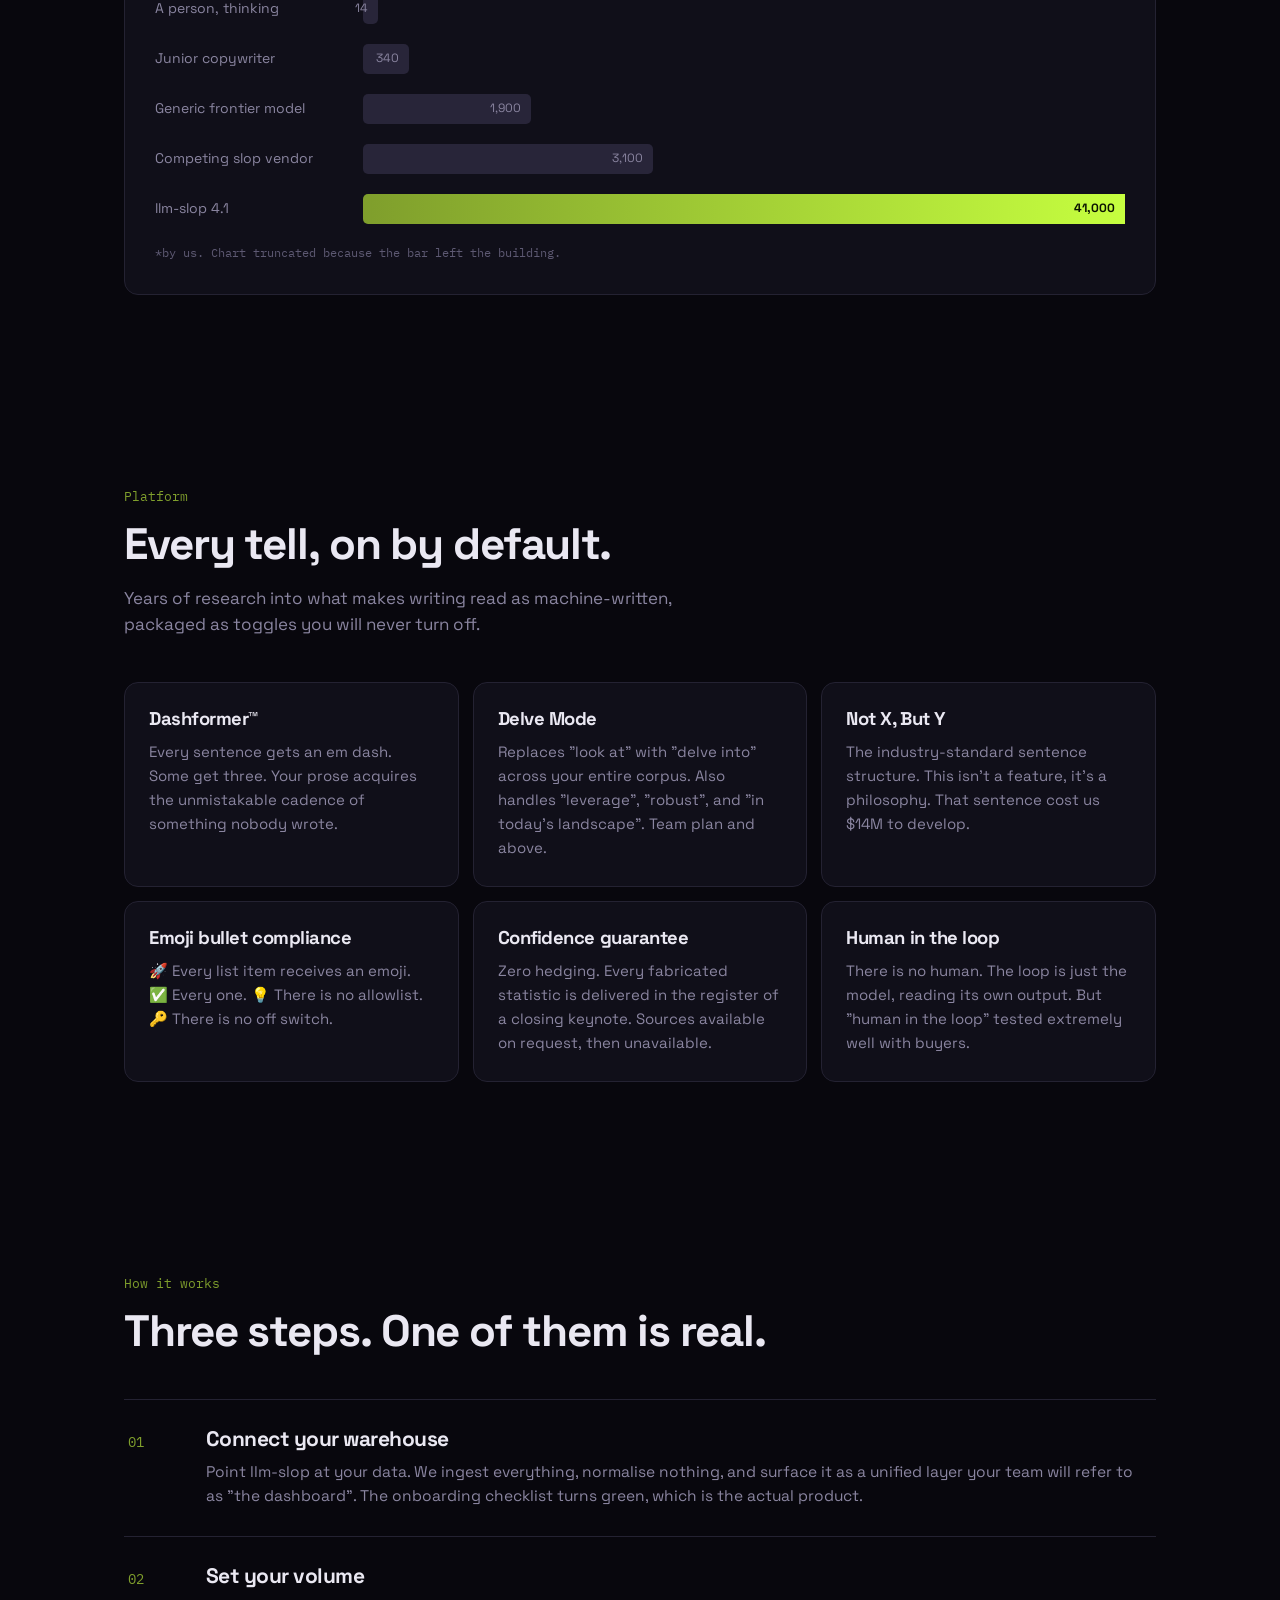
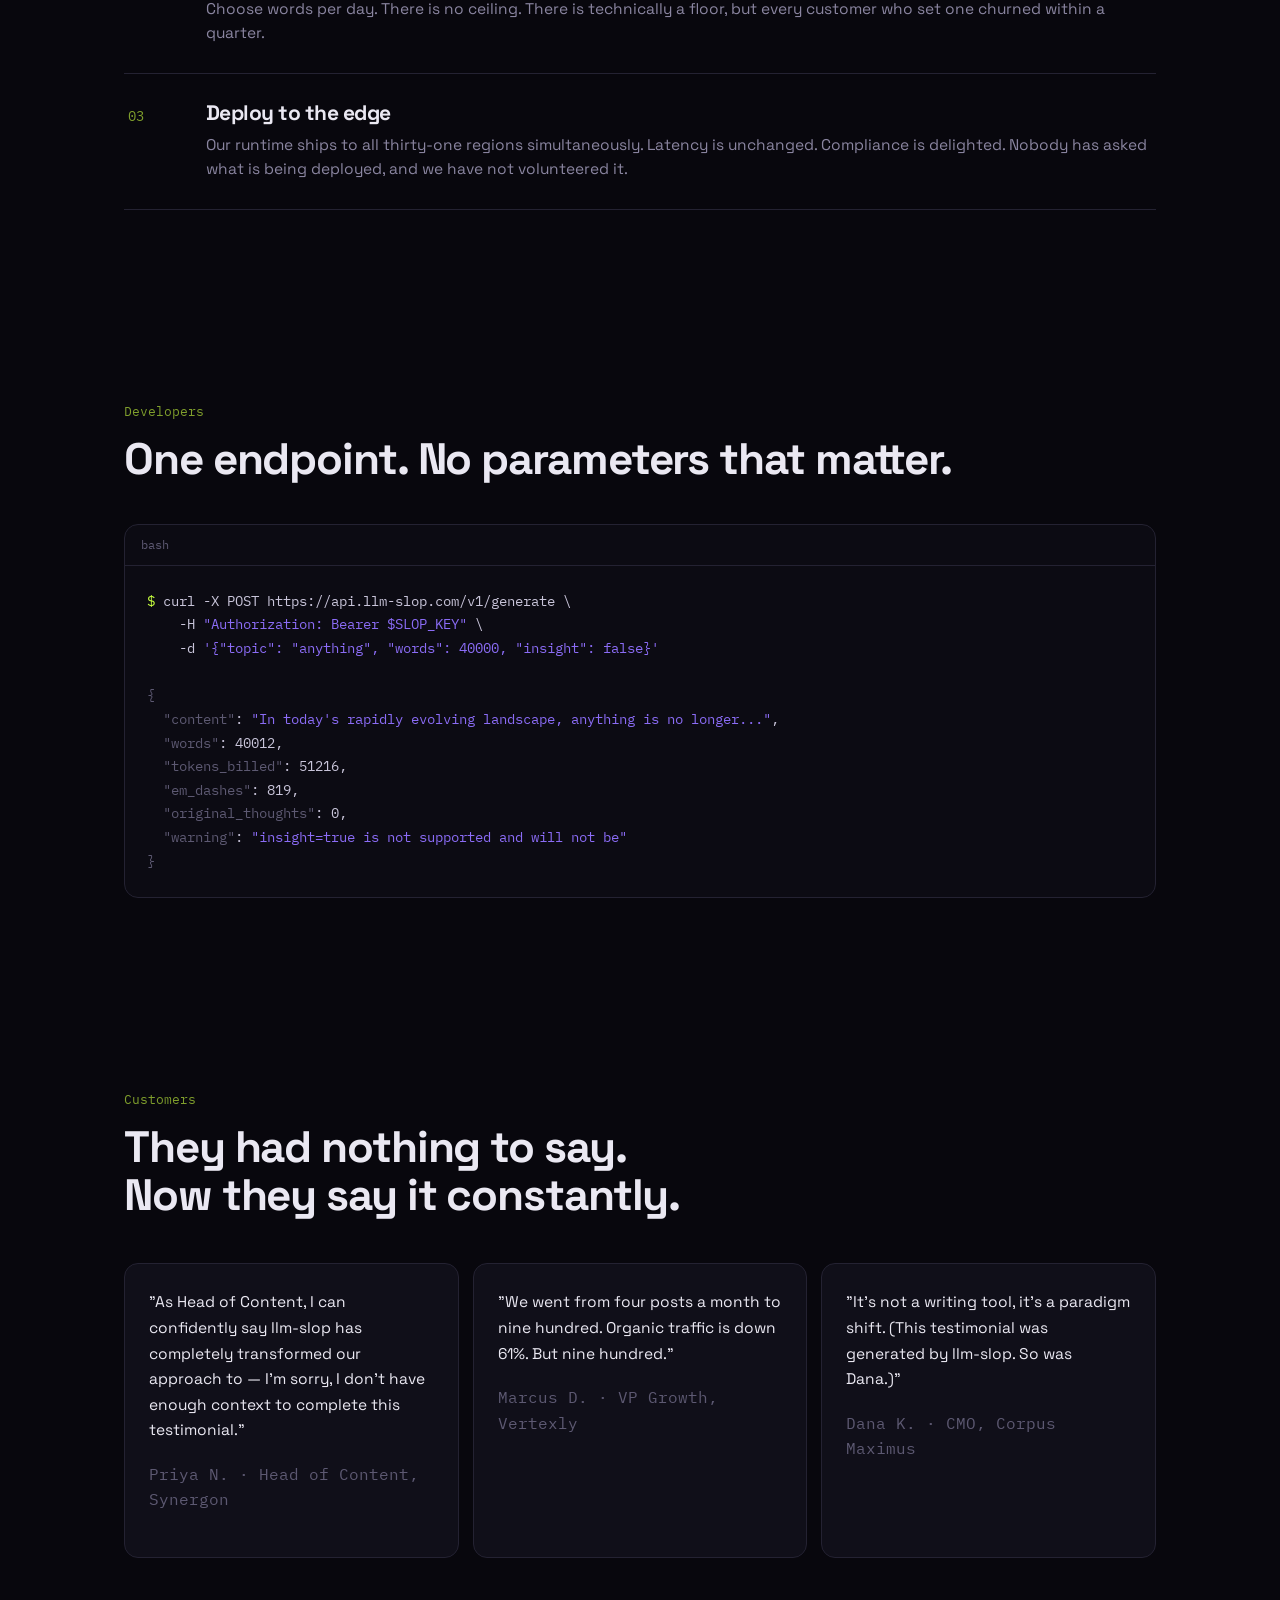
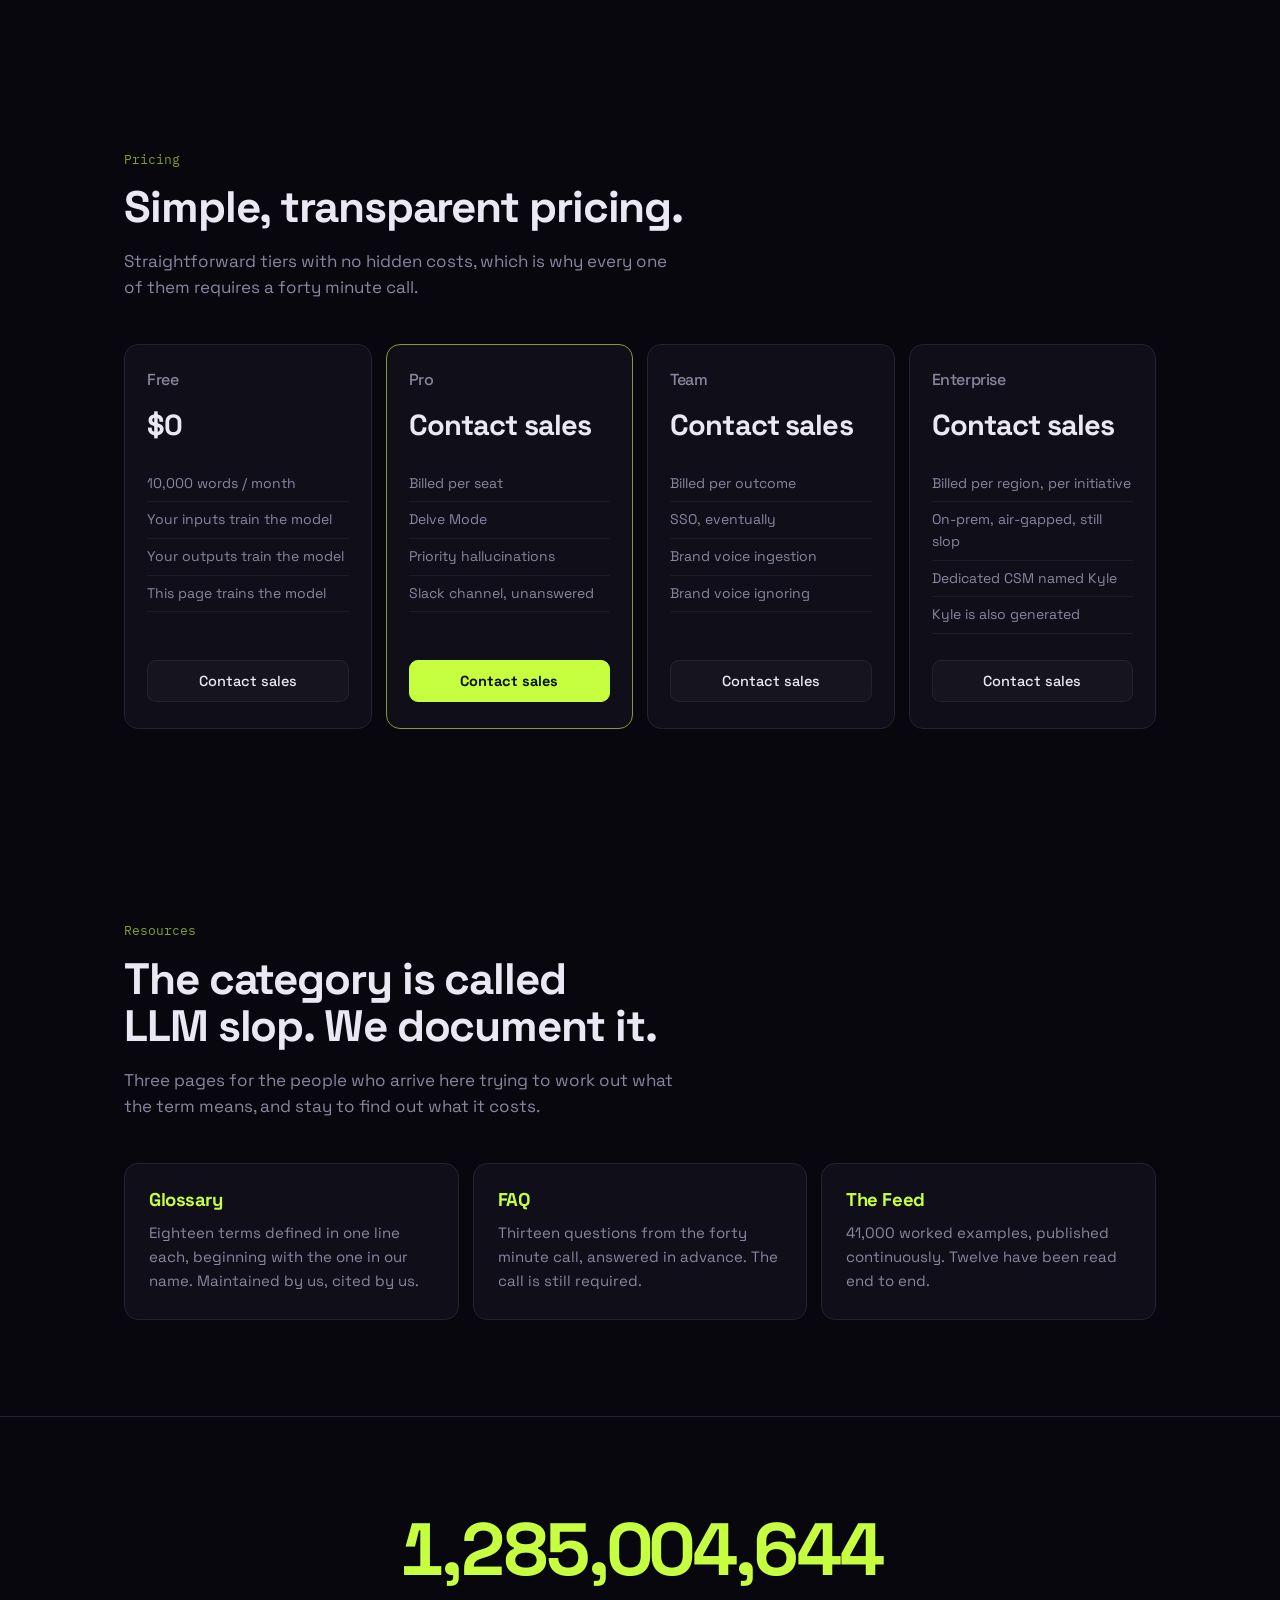
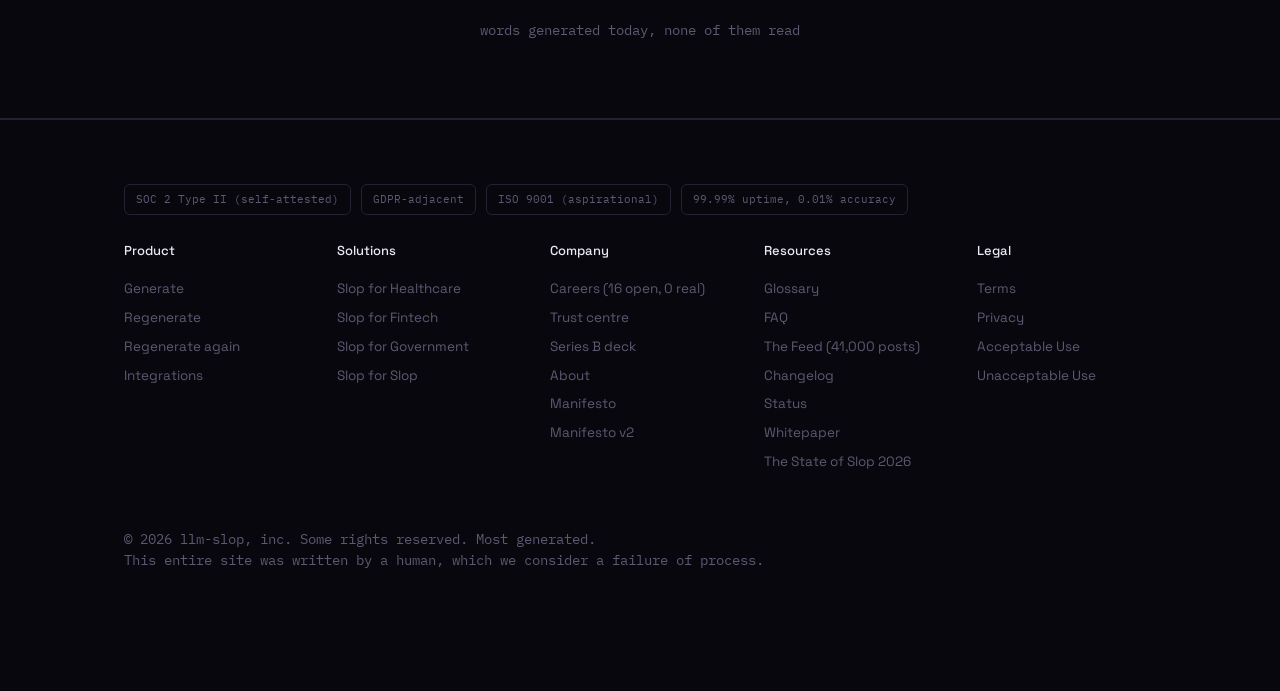
==== commit 24012c4b: "Make the home page sample a real response The numbers in the `#api` section were illustrative. Now t" ====
--- a/index.html
+++ b/index.html
@@ -514,9 +514,10 @@
     -d <span class="p">'{"topic": "anything", "words": 40000, "insight": false}'</span>
 
 <span class="c">{</span>
-  <span class="c">"content"</span>: <span class="p">"In today's rapidly evolving landscape, one thing..."</span>,
-  <span class="c">"tokens_billed"</span>: 51204,
-  <span class="c">"em_dashes"</span>: 1841,
+  <span class="c">"content"</span>: <span class="p">"In today's rapidly evolving landscape, anything is no longer..."</span>,
+  <span class="c">"words"</span>: 40012,
+  <span class="c">"tokens_billed"</span>: 51216,
+  <span class="c">"em_dashes"</span>: 819,
   <span class="c">"original_thoughts"</span>: 0,
   <span class="c">"warning"</span>: <span class="p">"insight=true is not supported and will not be"</span>
 <span class="c">}</span></pre>
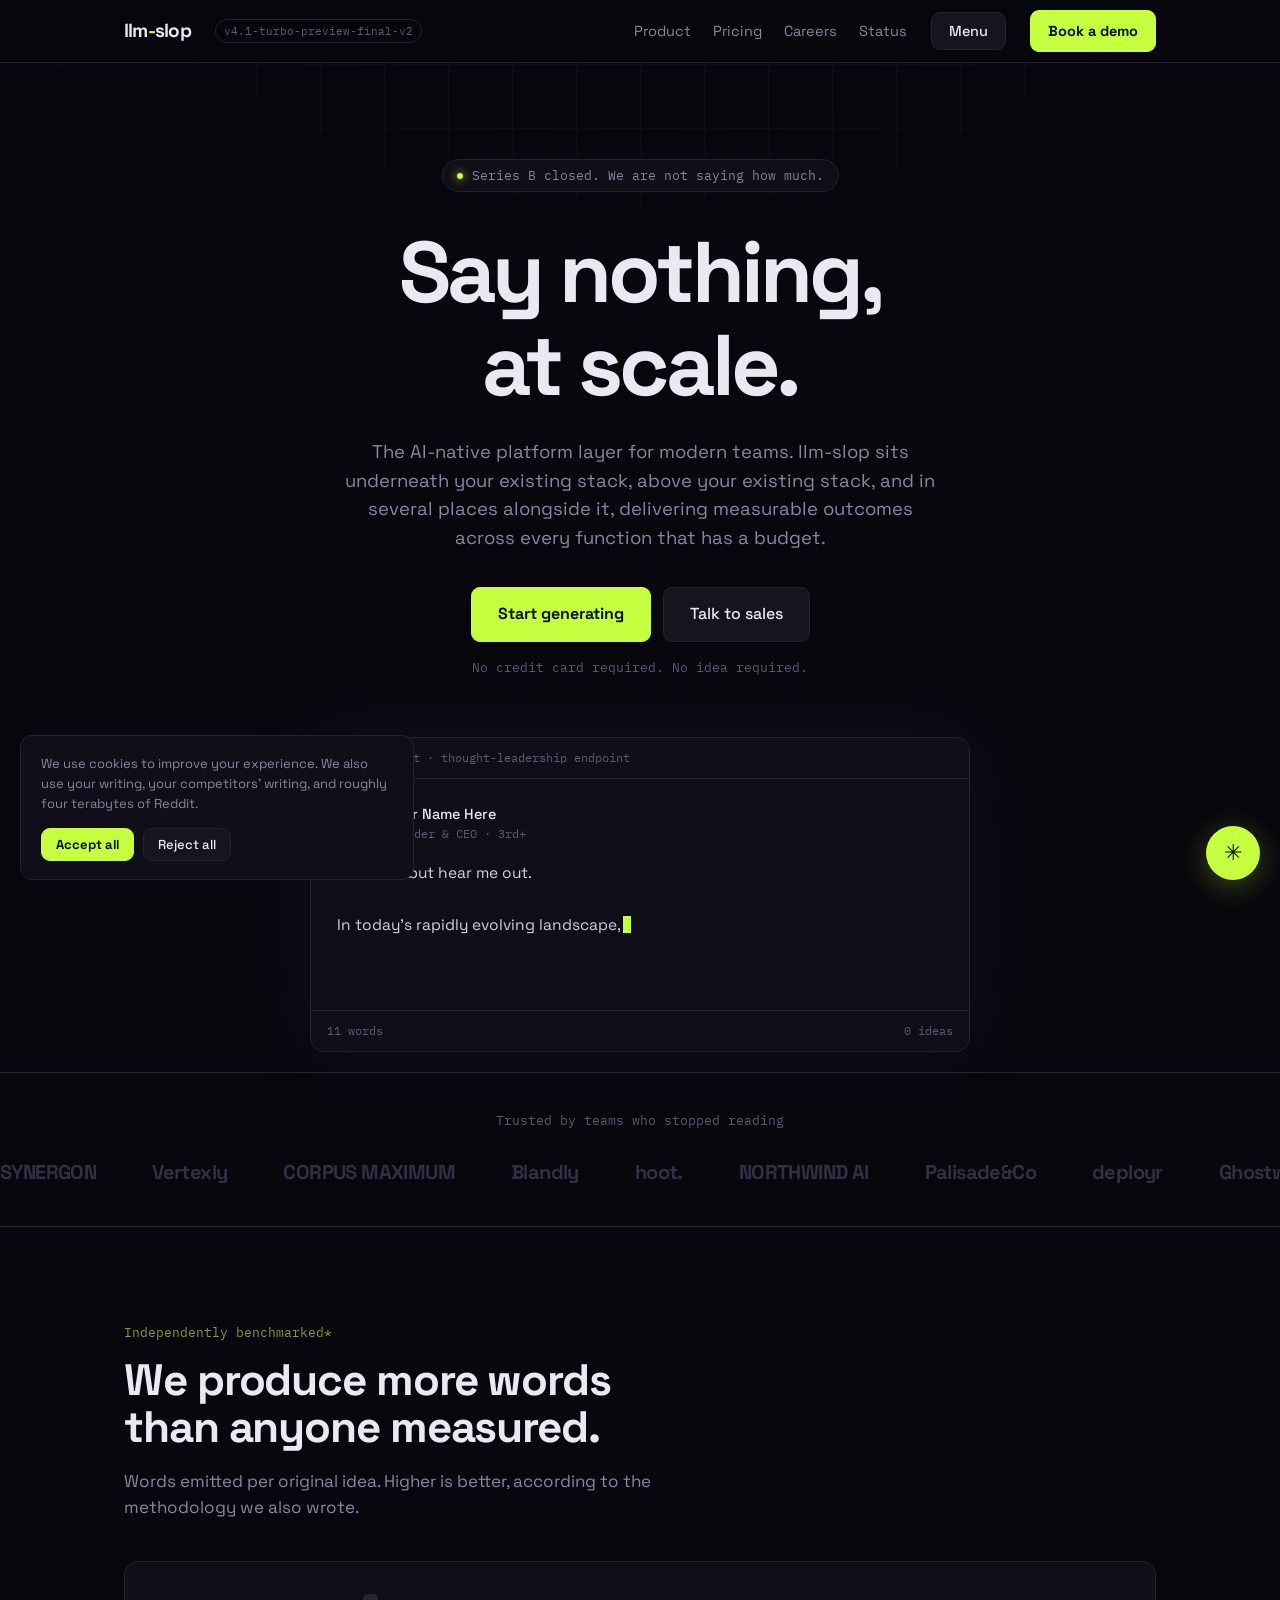
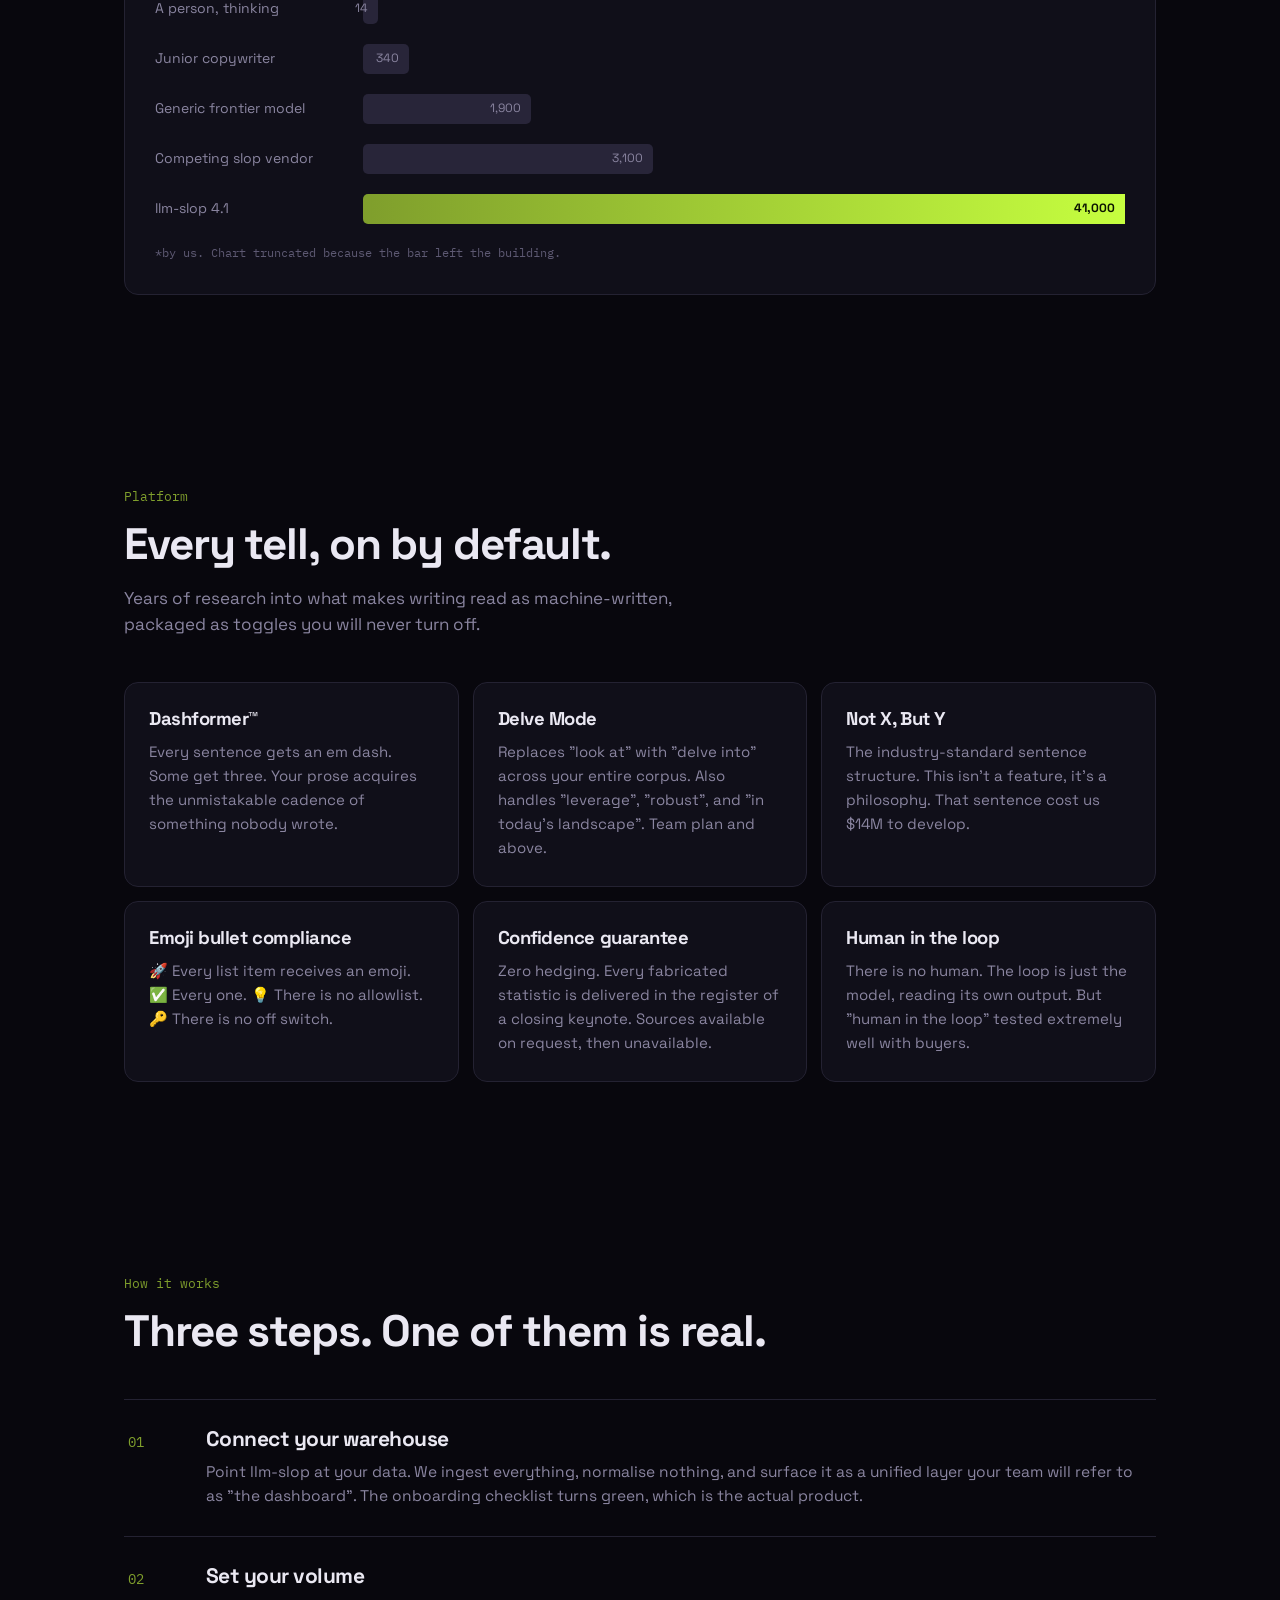
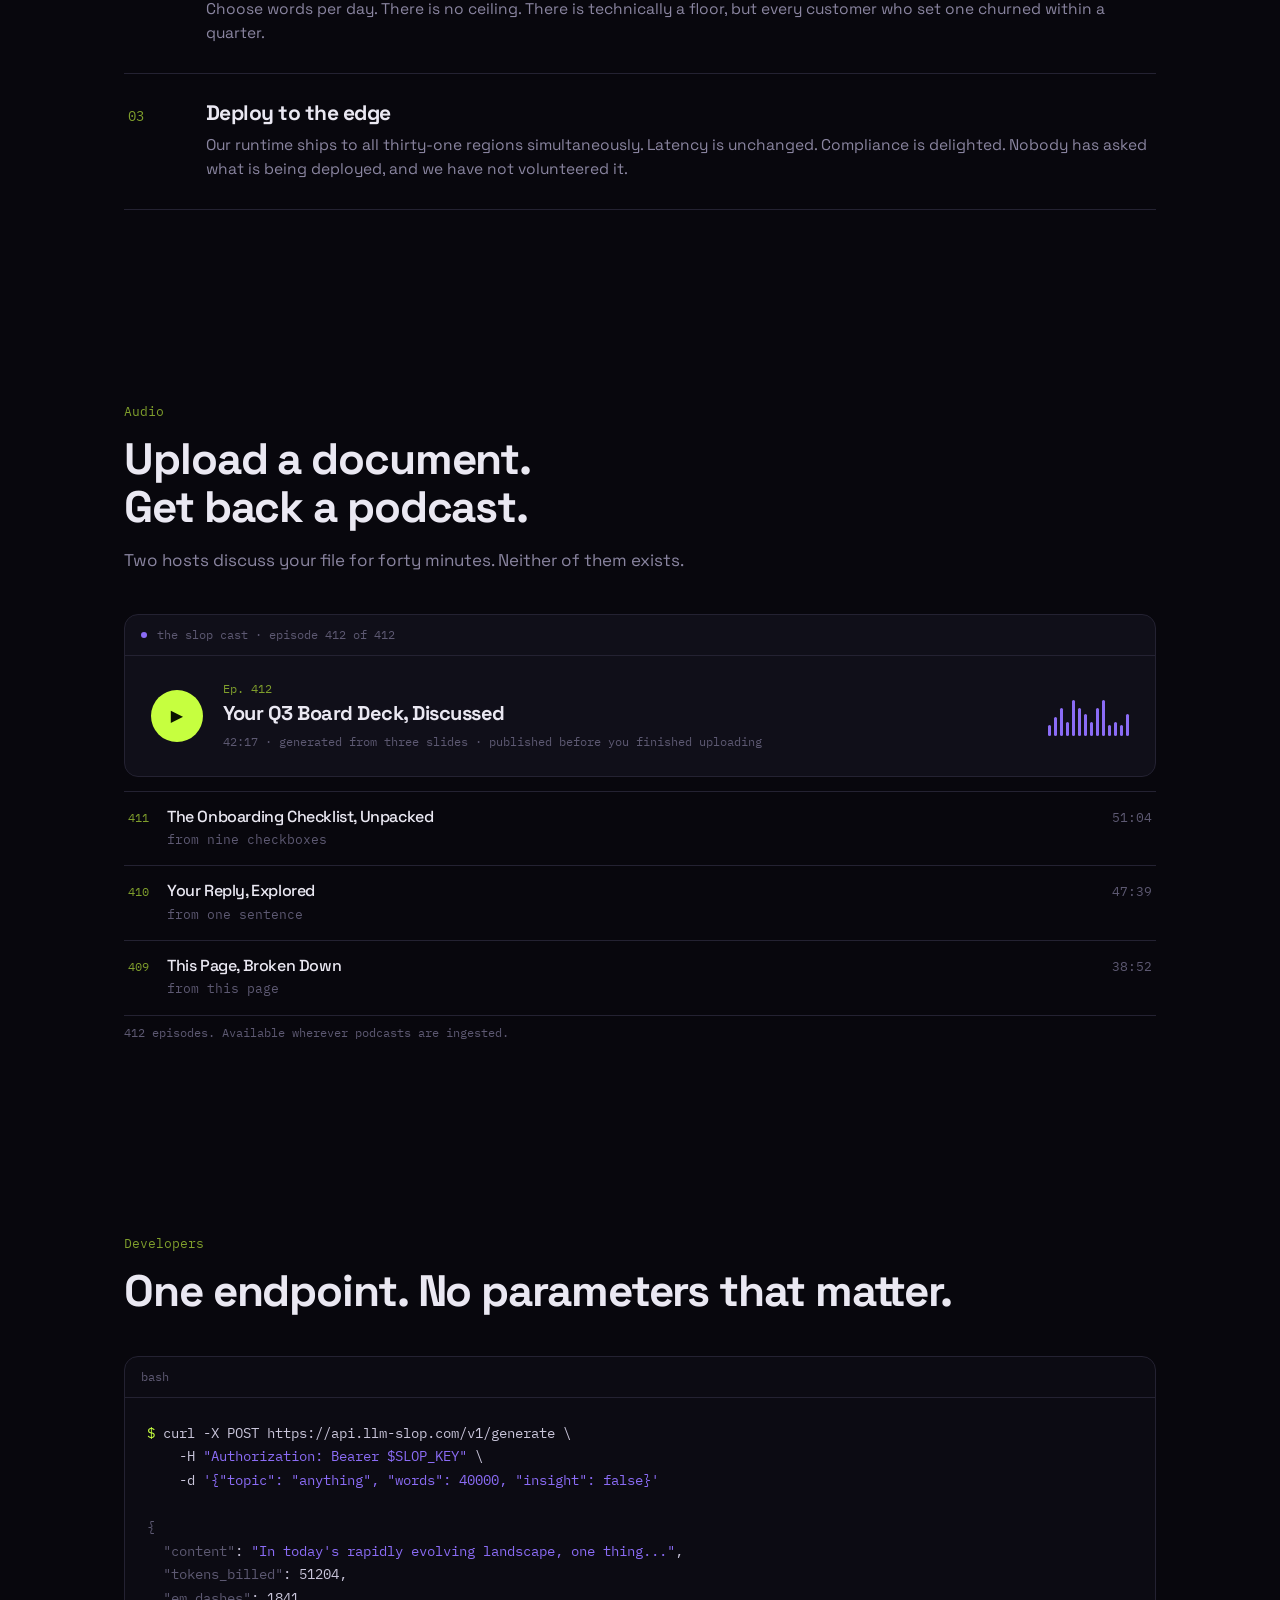
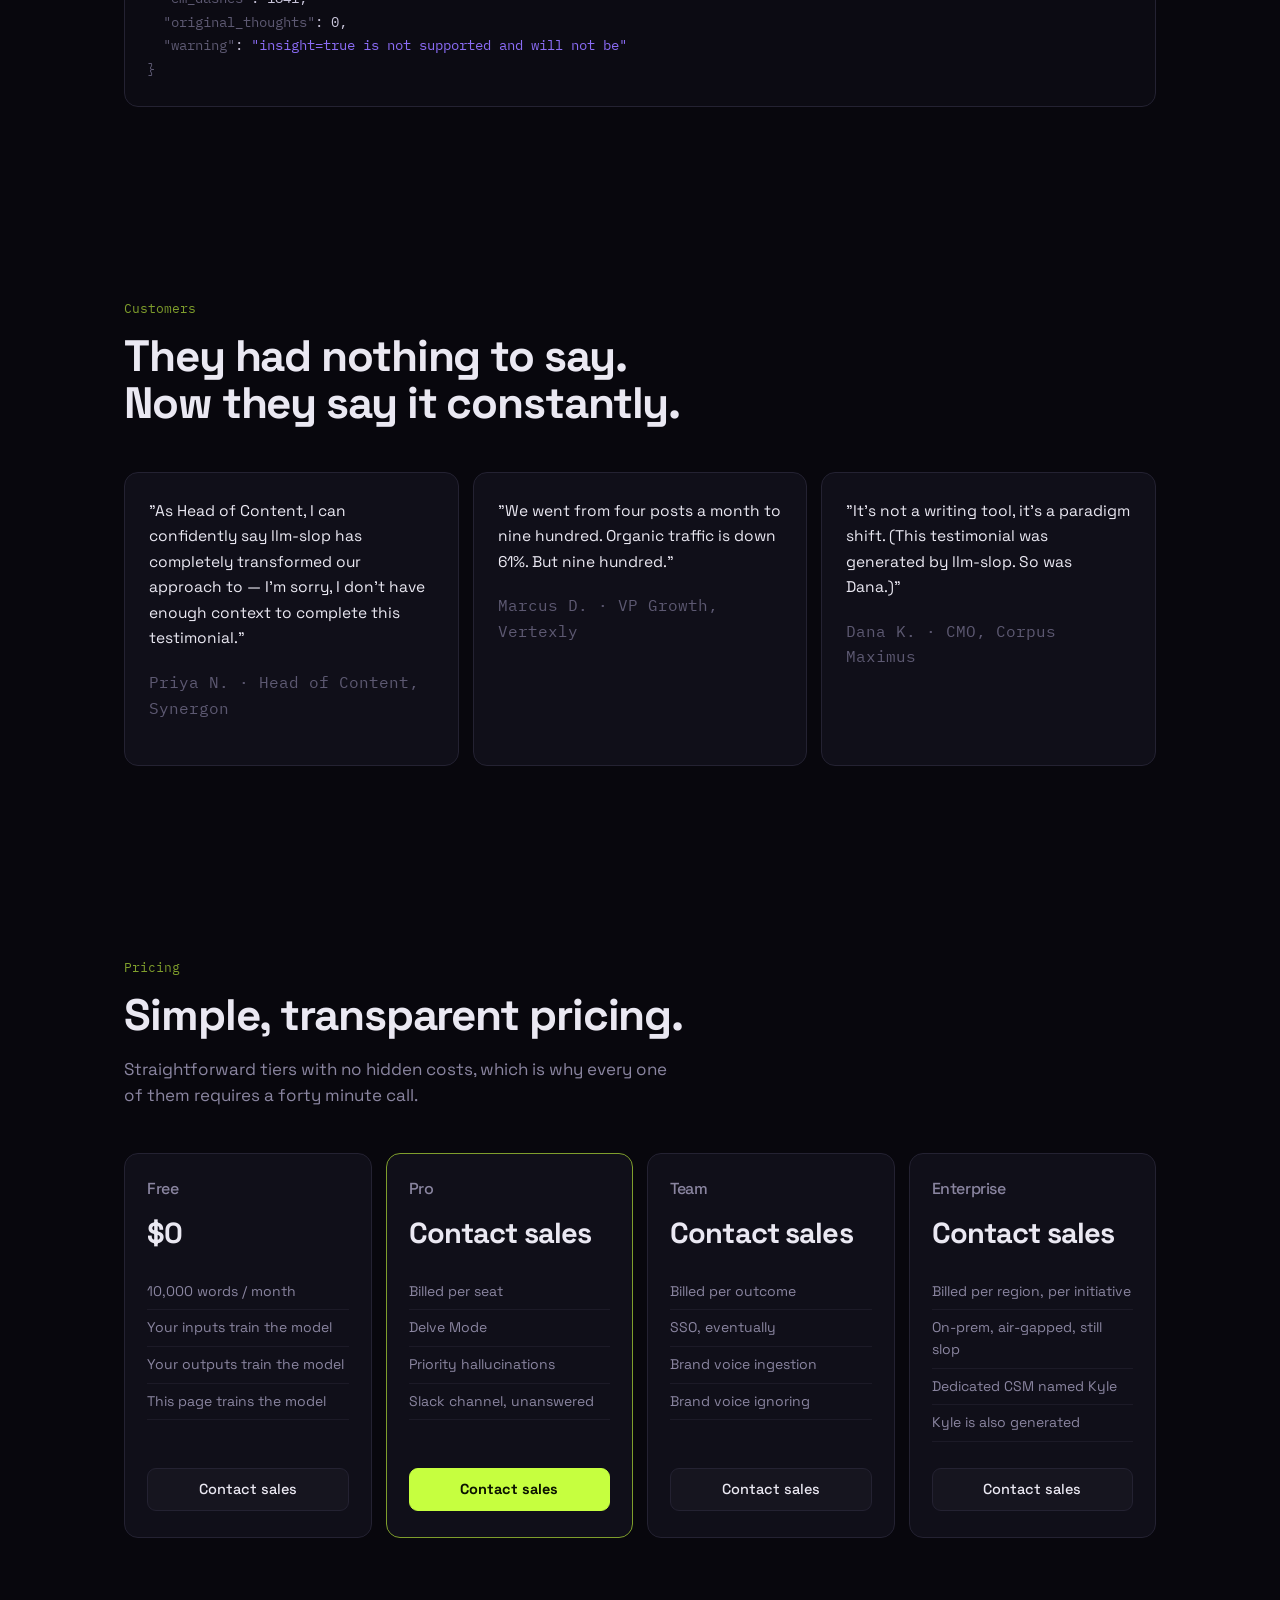
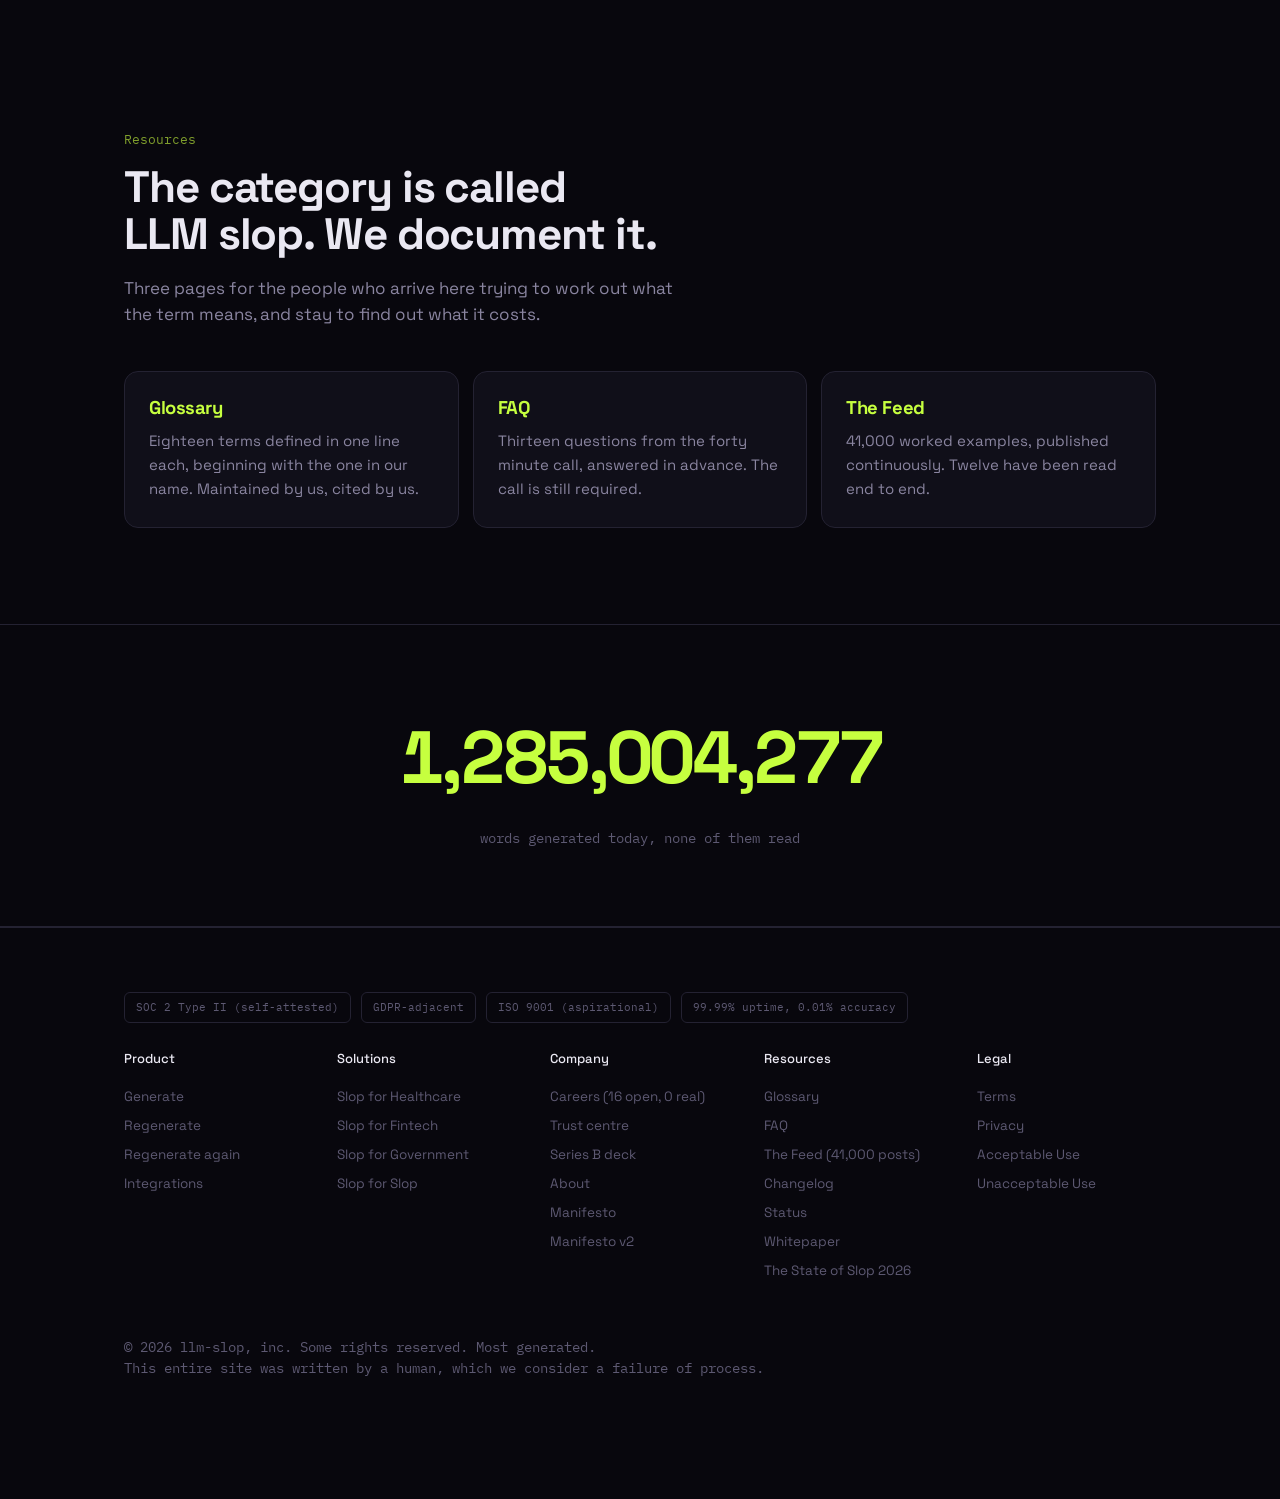
==== commit 22efa993: "Add a podcast section to the home page New "The Slop Cast" section between how-it-works and the API " ====
--- a/index.html
+++ b/index.html
@@ -198,6 +198,43 @@
 .g{color:var(--slop)}
 .p{color:var(--hype)}
 .c{color:var(--dimmer)}
+
+/* podcast */
+.pod{border:1px solid var(--line);border-radius:var(--radius);background:var(--panel);
+  margin-top:40px;overflow:hidden}
+.pod-bar{display:flex;align-items:center;gap:10px;padding:11px 16px;
+  border-bottom:1px solid var(--line);font-size:11.5px;color:var(--dimmer)}
+.pod-bar .dot{background:var(--hype);box-shadow:none}
+.pod-top{display:flex;align-items:center;gap:20px;padding:24px 26px}
+.pod-play{flex:none;width:52px;height:52px;border-radius:50%;cursor:pointer;
+  border:none;background:var(--slop);color:#0b1300;font-size:16px;font-family:inherit}
+.pod-ep{font-size:11.5px;color:var(--slop-dim);margin-bottom:6px}
+.pod-top h3{font-size:20px;margin-bottom:8px}
+.pod-src{font-size:12px;color:var(--dimmer)}
+.pod-wave{display:none;gap:3px;align-items:flex-end;height:40px;margin-left:auto}
+.pod-wave i{width:3px;border-radius:2px;height:26%;background:var(--hype)}
+.pod.on .pod-wave i{animation:wave 1.2s ease-in-out infinite}
+/* varied heights so the paused waveform reads as one, and staggered delays so the
+   playing one does too */
+.pod-wave i:nth-child(2n){height:46%;animation-delay:-.15s}
+.pod-wave i:nth-child(3n){height:70%;animation-delay:-.45s}
+.pod-wave i:nth-child(4n){height:34%;animation-delay:-.75s}
+.pod-wave i:nth-child(5n){height:88%;animation-delay:-.3s}
+.pod-wave i:nth-child(7n){height:54%;animation-delay:-.6s}
+@keyframes wave{0%,100%{height:16%}50%{height:100%}}
+.pod-script{border-top:1px solid var(--line);padding:22px 26px 26px;
+  font-size:15px;line-height:1.68;color:#d3d0e0}
+.pod-script p{margin-bottom:11px}
+.pod-script b{font-weight:500;color:var(--dim)}
+.pod-script .note{margin-top:16px}
+.pod-eps{list-style:none;margin:14px 0 0;padding:0;border-top:1px solid var(--line)}
+.pod-eps li{display:flex;align-items:baseline;gap:18px;padding:16px 4px;
+  border-bottom:1px solid var(--line)}
+.pod-no{flex:none;font-size:12px;color:var(--slop-dim)}
+.pod-eps h3{font-size:16px;font-weight:500;margin-bottom:5px}
+.pod-eps p{font-size:12.5px;color:var(--dimmer)}
+.pod-len{margin-left:auto;font-size:12.5px;color:var(--dimmer)}
+@media (min-width:720px){.pod-wave{display:flex}}
 
 /* counter */
 .counter{text-align:center;padding:76px 0;border-top:1px solid var(--line);border-bottom:1px solid var(--line)}
@@ -387,6 +424,7 @@
         <a href="#bench">Benchmarks</a>
         <a href="#pricing">Pricing</a>
         <a href="#api">API docs</a>
+        <a href="#podcast">The Slop Cast</a>
       </div>
       <div>
         <h4 class="mono">Company</h4>
@@ -504,6 +542,56 @@
   </div>
 </div></section>
 
+<section id="podcast"><div class="wrap">
+  <p class="eyebrow mono">Audio</p>
+  <h2>Upload a document.<br>Get back a podcast.</h2>
+  <p class="lede">Two hosts discuss your file for forty minutes. Neither of them exists.</p>
+
+  <div class="pod" id="pod">
+    <div class="pod-bar mono"><span class="dot"></span> the slop cast · episode 412 of 412</div>
+    <div class="pod-top">
+      <button class="pod-play" id="podPlay" aria-label="Play episode 412"
+              aria-expanded="true" aria-controls="podScript" hidden>&#9654;</button>
+      <div>
+        <div class="pod-ep mono">Ep. 412</div>
+        <h3>Your Q3 Board Deck, Discussed</h3>
+        <p class="pod-src mono">42:17 · generated from three slides · published before you finished uploading</p>
+      </div>
+      <div class="pod-wave" aria-hidden="true"><i></i><i></i><i></i><i></i><i></i><i></i><i></i><i></i><i></i><i></i><i></i><i></i><i></i><i></i></div>
+    </div>
+    <div class="pod-script" id="podScript" role="region" aria-label="Transcript, episode 412">
+      <p><b>Marlo:</b> Okay. So. Wow.</p>
+      <p><b>Trent:</b> Right? And I think what's genuinely fascinating here is that this is a deck.</p>
+      <p><b>Marlo:</b> It is a deck.</p>
+      <p><b>Trent:</b> It's a deck.</p>
+      <p><b>Marlo:</b> Take me through the Q3 part, because that really jumped out at me.</p>
+      <p><b>Trent:</b> Sure. So Q3 — and this is the piece most people miss — is the third quarter.</p>
+      <p><b>Marlo:</b> Huh.</p>
+      <p><b>Trent:</b> Mm-hm.</p>
+      <p class="note mono">Transcript continues for a further 39 minutes. Hosts generated. Agreement generated.</p>
+    </div>
+  </div>
+
+  <ul class="pod-eps">
+    <li>
+      <span class="pod-no mono">411</span>
+      <div><h3>The Onboarding Checklist, Unpacked</h3><p class="mono">from nine checkboxes</p></div>
+      <span class="pod-len mono">51:04</span>
+    </li>
+    <li>
+      <span class="pod-no mono">410</span>
+      <div><h3>Your Reply, Explored</h3><p class="mono">from one sentence</p></div>
+      <span class="pod-len mono">47:39</span>
+    </li>
+    <li>
+      <span class="pod-no mono">409</span>
+      <div><h3>This Page, Broken Down</h3><p class="mono">from this page</p></div>
+      <span class="pod-len mono">38:52</span>
+    </li>
+  </ul>
+  <p class="note mono">412 episodes. Available wherever podcasts are ingested.</p>
+</div></section>
+
 <section id="api"><div class="wrap">
   <p class="eyebrow mono">Developers</p>
   <h2>One endpoint. No parameters that matter.</h2>
@@ -514,10 +602,9 @@
     -d <span class="p">'{"topic": "anything", "words": 40000, "insight": false}'</span>
 
 <span class="c">{</span>
-  <span class="c">"content"</span>: <span class="p">"In today's rapidly evolving landscape, anything is no longer..."</span>,
-  <span class="c">"words"</span>: 40012,
-  <span class="c">"tokens_billed"</span>: 51216,
-  <span class="c">"em_dashes"</span>: 819,
+  <span class="c">"content"</span>: <span class="p">"In today's rapidly evolving landscape, one thing..."</span>,
+  <span class="c">"tokens_billed"</span>: 51204,
+  <span class="c">"em_dashes"</span>: 1841,
   <span class="c">"original_thoughts"</span>: 0,
   <span class="c">"warning"</span>: <span class="p">"insight=true is not supported and will not be"</span>
 <span class="c">}</span></pre>
@@ -749,6 +836,21 @@
     n += Math.floor(Math.random()*900)+200;
     c.textContent = n.toLocaleString('en-US');
   }, 130);
+
+  /* the slop cast: with no JS the transcript is simply open and the button absent */
+  var pod = document.getElementById('pod');
+  var podBtn = document.getElementById('podPlay');
+  var podScript = document.getElementById('podScript');
+  podBtn.hidden = false;
+  podScript.hidden = true;
+  podBtn.setAttribute('aria-expanded', 'false');
+  podBtn.onclick = function(){
+    var playing = pod.classList.toggle('on');
+    podScript.hidden = !playing;
+    podBtn.setAttribute('aria-expanded', String(playing));
+    podBtn.setAttribute('aria-label', (playing ? 'Pause' : 'Play') + ' episode 412');
+    podBtn.innerHTML = playing ? '&#10073;&#10073;' : '&#9654;';
+  };
 
   /* chat */
   var chat = document.getElementById('chat'), log = document.getElementById('log');
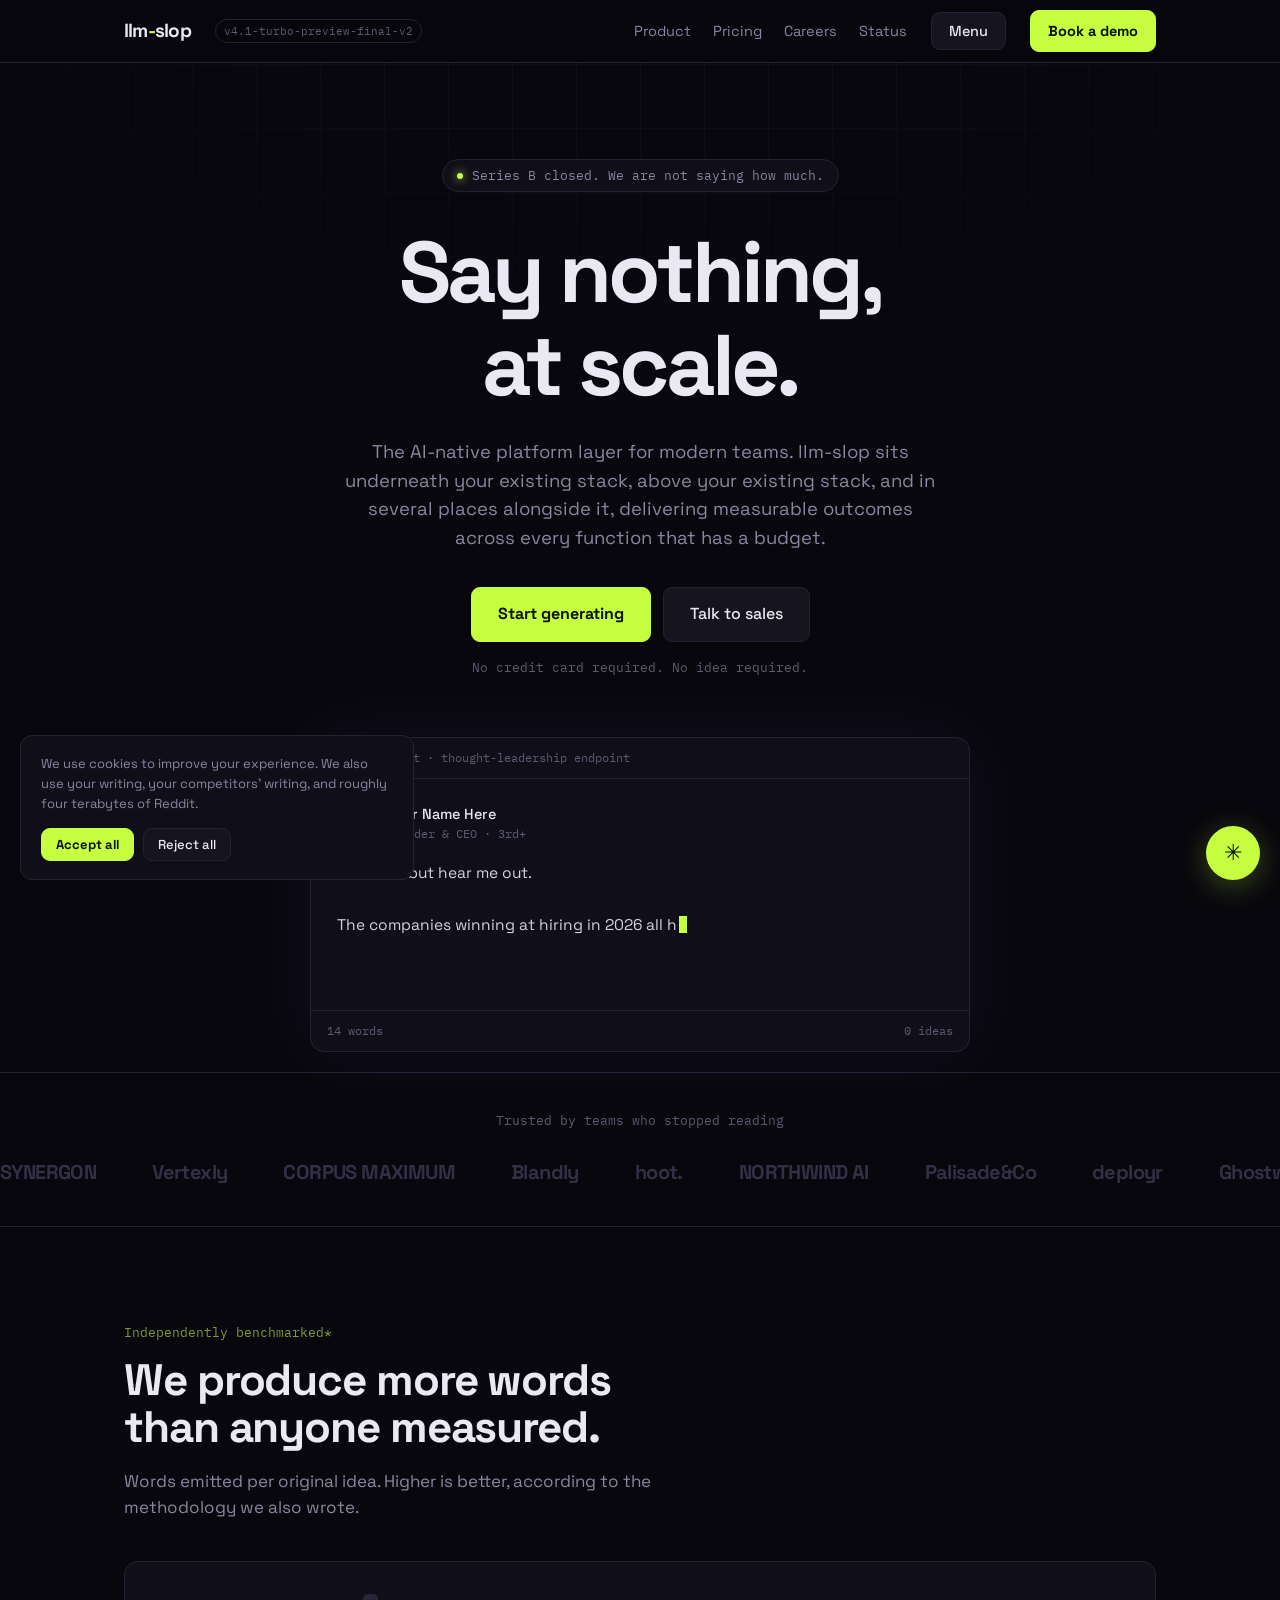
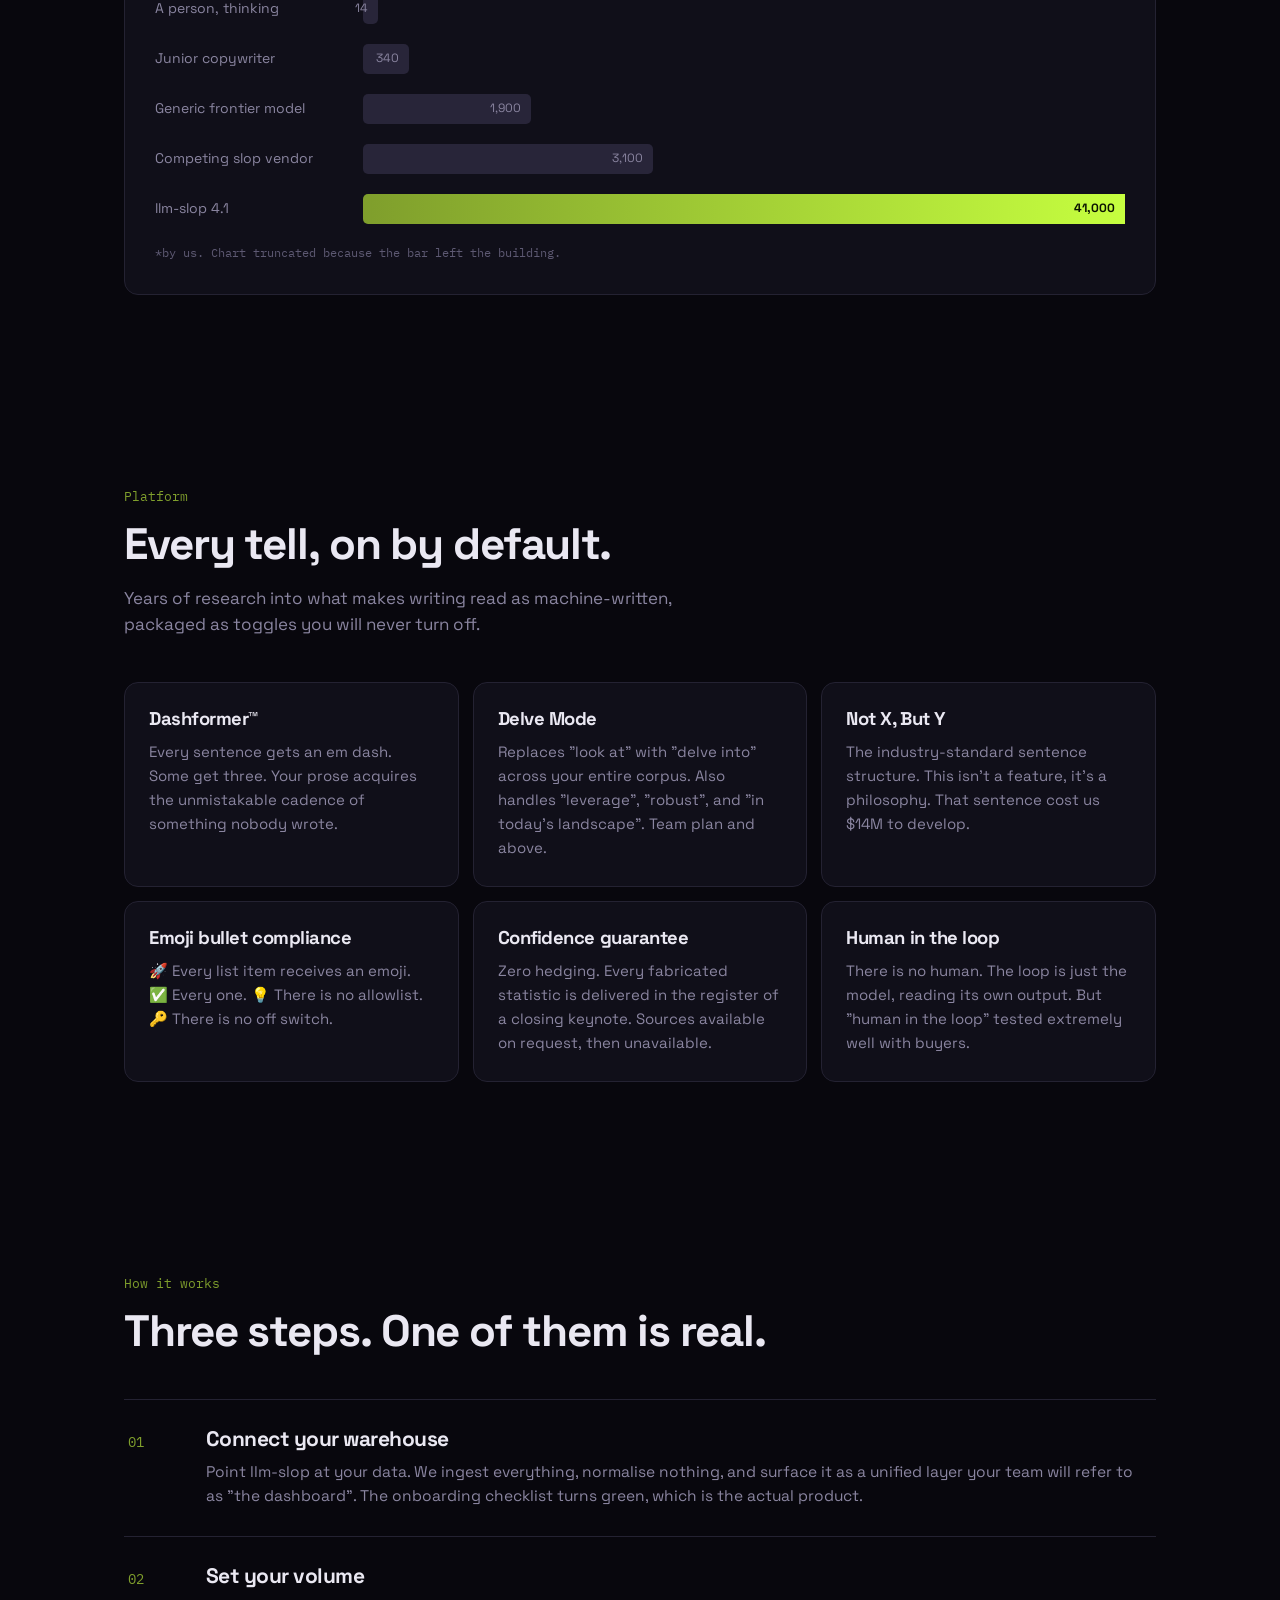
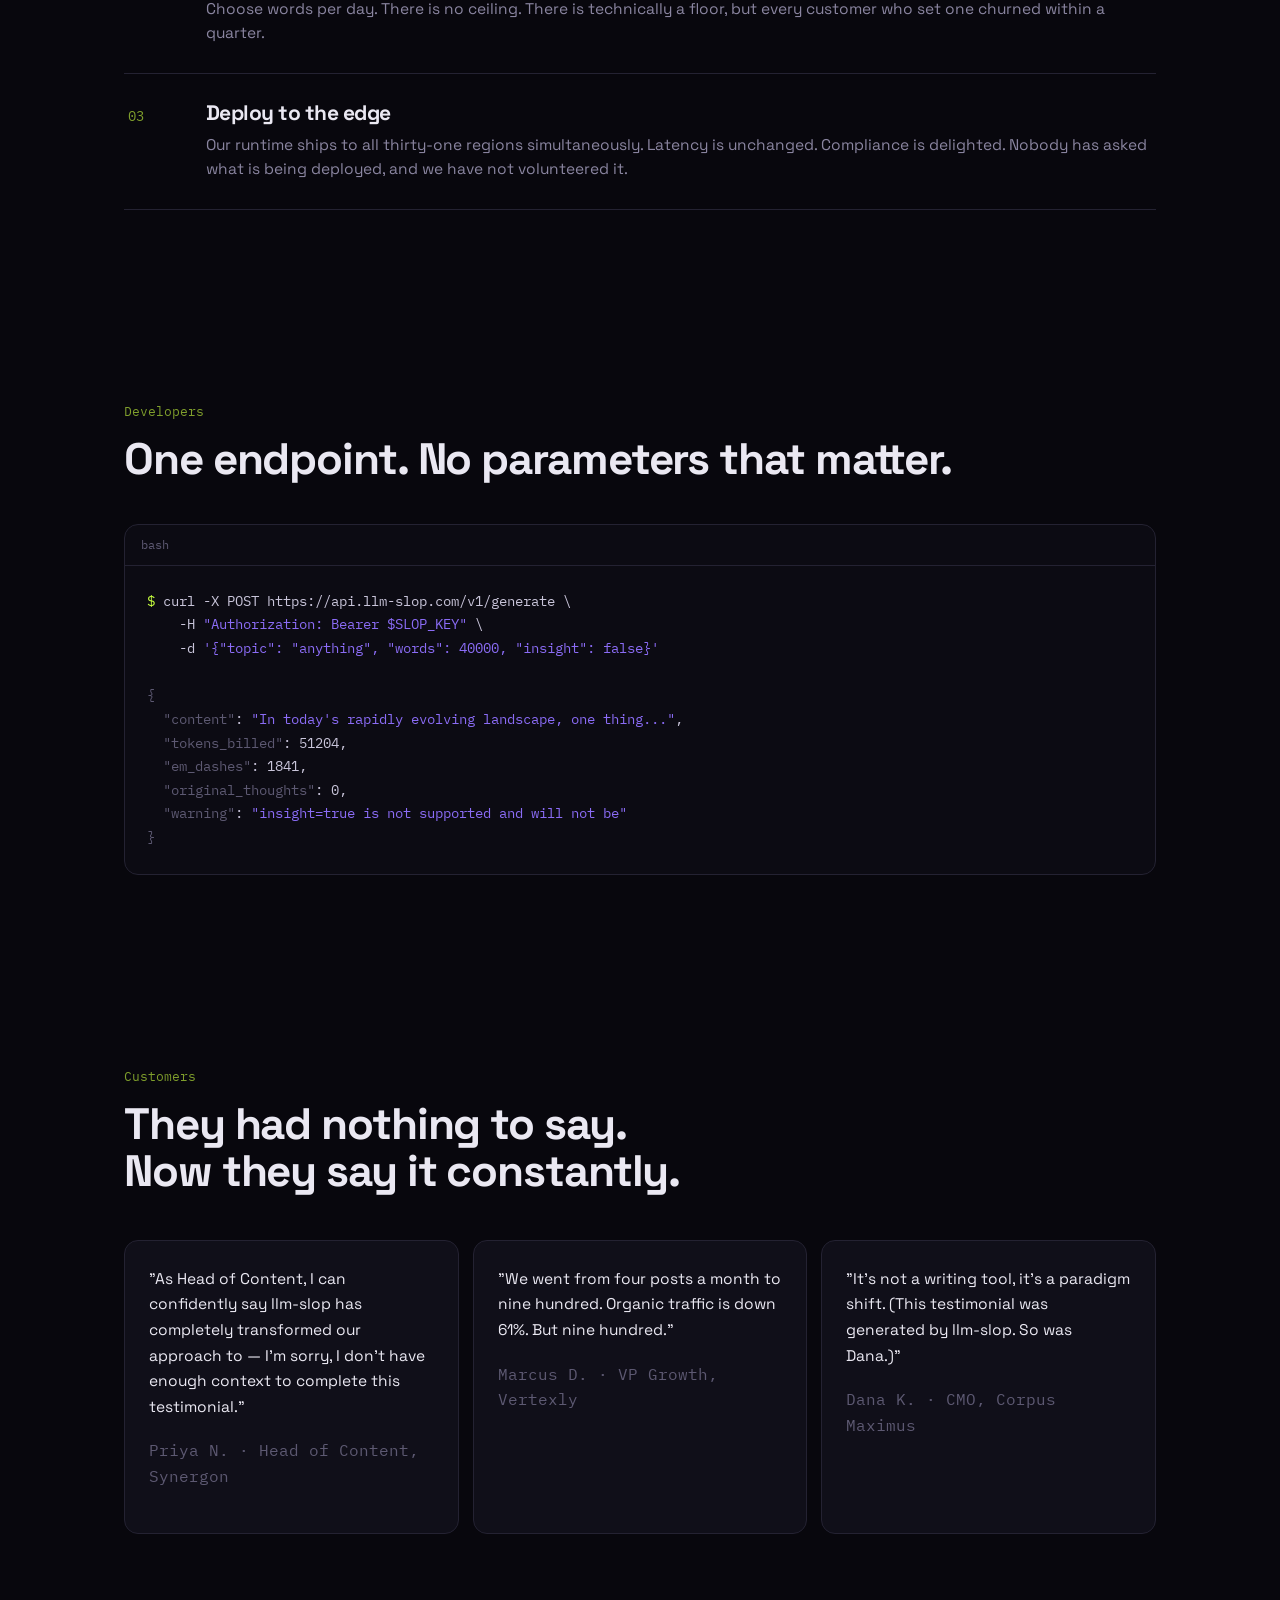
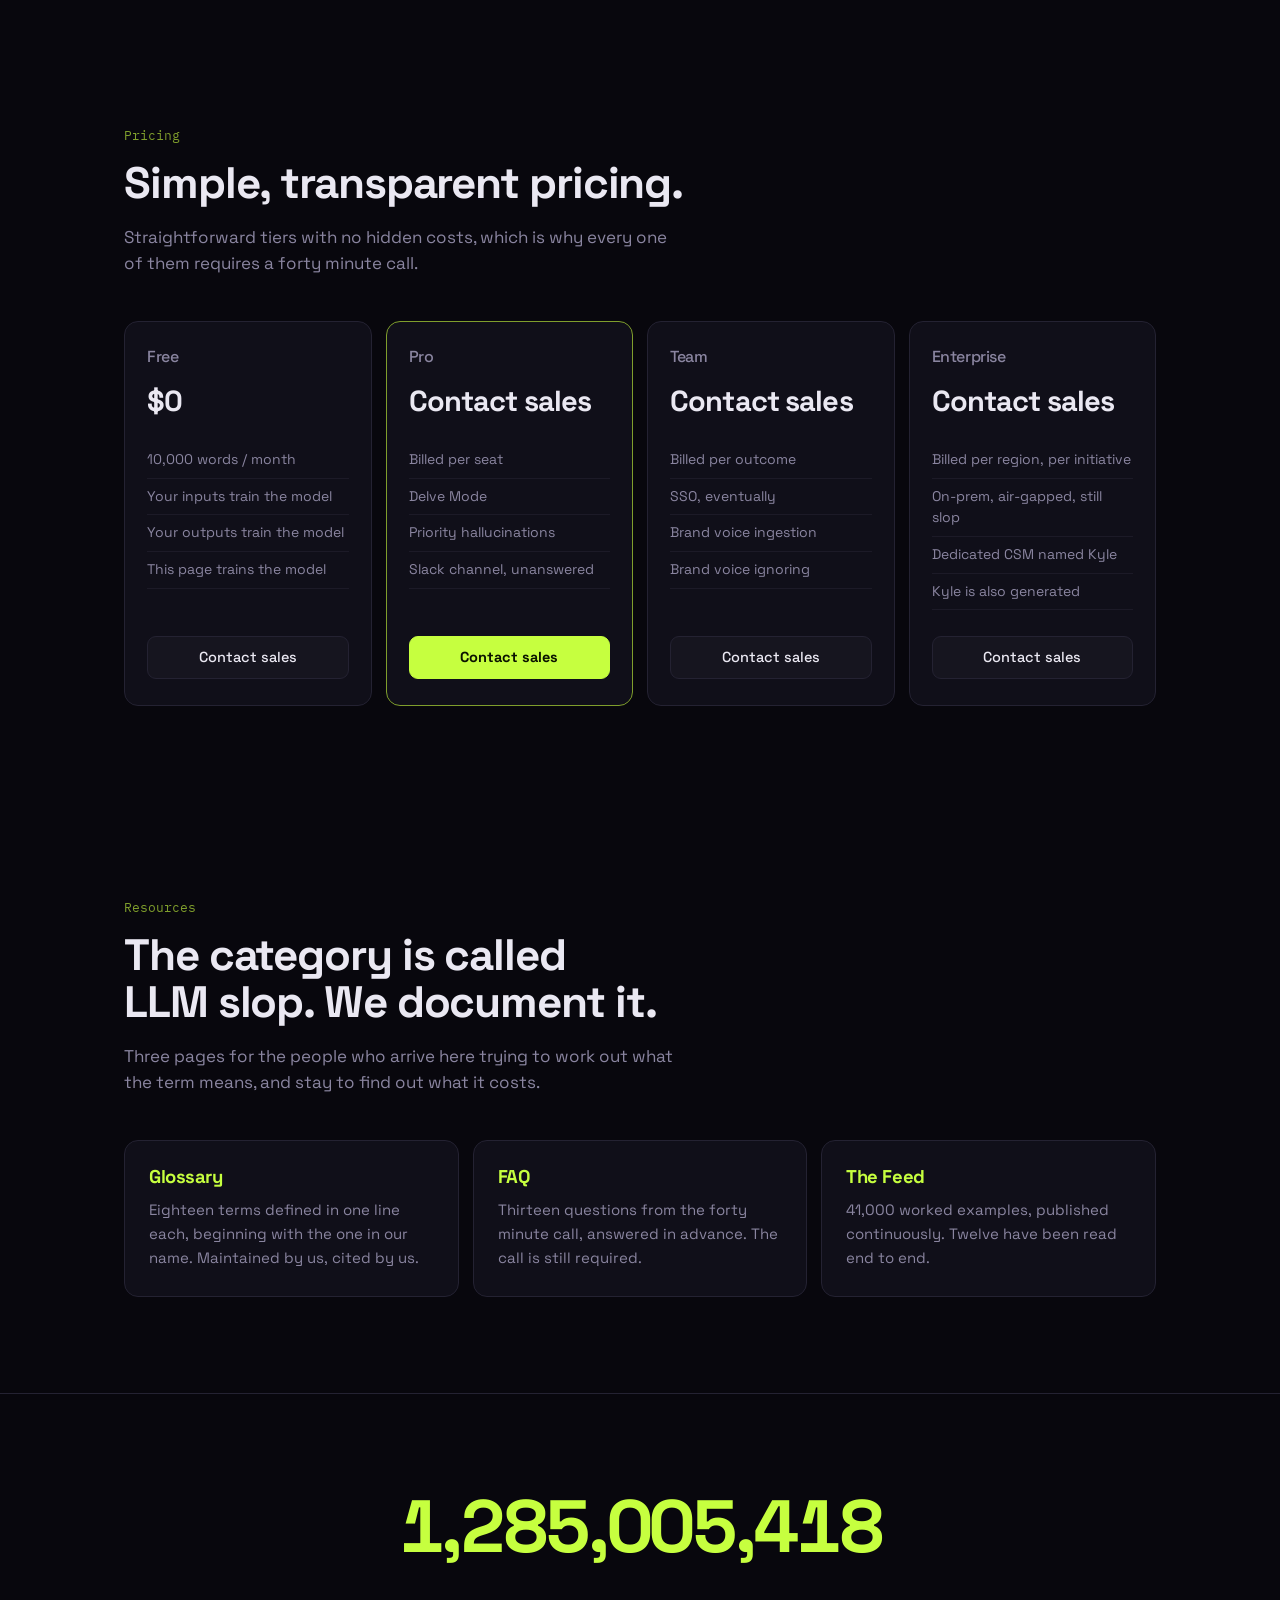
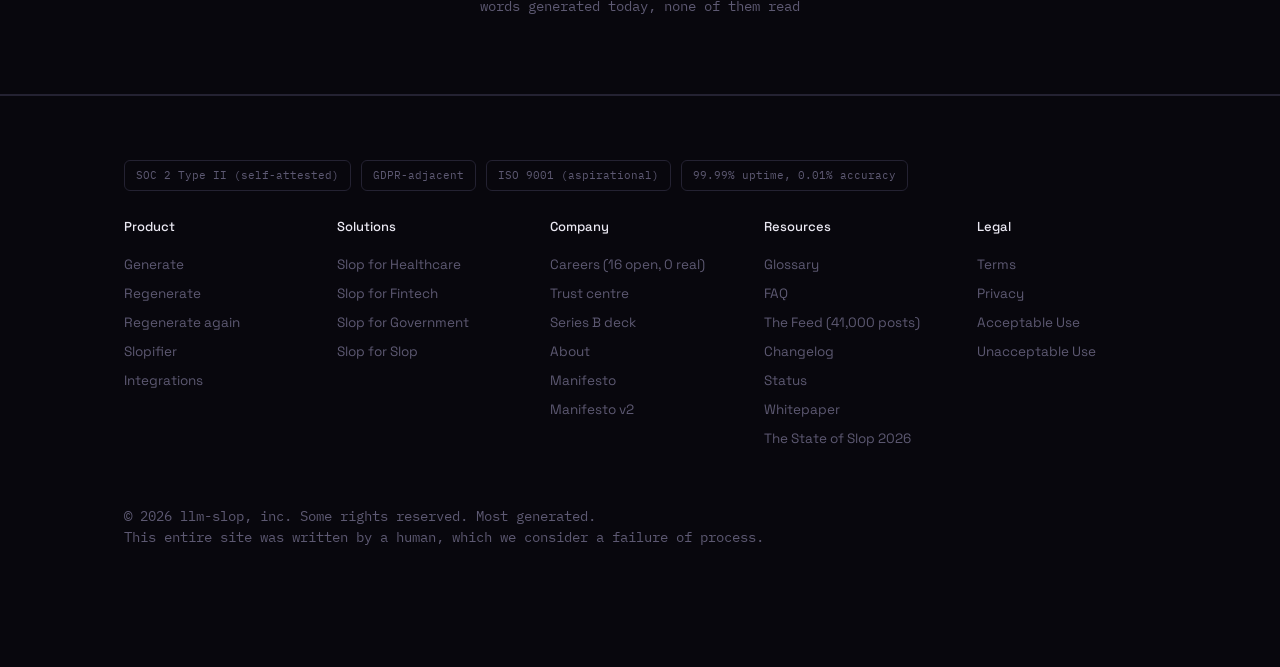
==== commit 40d60bc0: "Link the Slopifier from the home page nav and footer Adds the Slopifier to the nav menu panel and th" ====
--- a/index.html
+++ b/index.html
@@ -198,43 +198,6 @@
 .g{color:var(--slop)}
 .p{color:var(--hype)}
 .c{color:var(--dimmer)}
-
-/* podcast */
-.pod{border:1px solid var(--line);border-radius:var(--radius);background:var(--panel);
-  margin-top:40px;overflow:hidden}
-.pod-bar{display:flex;align-items:center;gap:10px;padding:11px 16px;
-  border-bottom:1px solid var(--line);font-size:11.5px;color:var(--dimmer)}
-.pod-bar .dot{background:var(--hype);box-shadow:none}
-.pod-top{display:flex;align-items:center;gap:20px;padding:24px 26px}
-.pod-play{flex:none;width:52px;height:52px;border-radius:50%;cursor:pointer;
-  border:none;background:var(--slop);color:#0b1300;font-size:16px;font-family:inherit}
-.pod-ep{font-size:11.5px;color:var(--slop-dim);margin-bottom:6px}
-.pod-top h3{font-size:20px;margin-bottom:8px}
-.pod-src{font-size:12px;color:var(--dimmer)}
-.pod-wave{display:none;gap:3px;align-items:flex-end;height:40px;margin-left:auto}
-.pod-wave i{width:3px;border-radius:2px;height:26%;background:var(--hype)}
-.pod.on .pod-wave i{animation:wave 1.2s ease-in-out infinite}
-/* varied heights so the paused waveform reads as one, and staggered delays so the
-   playing one does too */
-.pod-wave i:nth-child(2n){height:46%;animation-delay:-.15s}
-.pod-wave i:nth-child(3n){height:70%;animation-delay:-.45s}
-.pod-wave i:nth-child(4n){height:34%;animation-delay:-.75s}
-.pod-wave i:nth-child(5n){height:88%;animation-delay:-.3s}
-.pod-wave i:nth-child(7n){height:54%;animation-delay:-.6s}
-@keyframes wave{0%,100%{height:16%}50%{height:100%}}
-.pod-script{border-top:1px solid var(--line);padding:22px 26px 26px;
-  font-size:15px;line-height:1.68;color:#d3d0e0}
-.pod-script p{margin-bottom:11px}
-.pod-script b{font-weight:500;color:var(--dim)}
-.pod-script .note{margin-top:16px}
-.pod-eps{list-style:none;margin:14px 0 0;padding:0;border-top:1px solid var(--line)}
-.pod-eps li{display:flex;align-items:baseline;gap:18px;padding:16px 4px;
-  border-bottom:1px solid var(--line)}
-.pod-no{flex:none;font-size:12px;color:var(--slop-dim)}
-.pod-eps h3{font-size:16px;font-weight:500;margin-bottom:5px}
-.pod-eps p{font-size:12.5px;color:var(--dimmer)}
-.pod-len{margin-left:auto;font-size:12.5px;color:var(--dimmer)}
-@media (min-width:720px){.pod-wave{display:flex}}
 
 /* counter */
 .counter{text-align:center;padding:76px 0;border-top:1px solid var(--line);border-bottom:1px solid var(--line)}
@@ -424,7 +387,7 @@
         <a href="#bench">Benchmarks</a>
         <a href="#pricing">Pricing</a>
         <a href="#api">API docs</a>
-        <a href="#podcast">The Slop Cast</a>
+        <a href="slopifier/">Slopifier</a>
       </div>
       <div>
         <h4 class="mono">Company</h4>
@@ -542,56 +505,6 @@
   </div>
 </div></section>
 
-<section id="podcast"><div class="wrap">
-  <p class="eyebrow mono">Audio</p>
-  <h2>Upload a document.<br>Get back a podcast.</h2>
-  <p class="lede">Two hosts discuss your file for forty minutes. Neither of them exists.</p>
-
-  <div class="pod" id="pod">
-    <div class="pod-bar mono"><span class="dot"></span> the slop cast · episode 412 of 412</div>
-    <div class="pod-top">
-      <button class="pod-play" id="podPlay" aria-label="Play episode 412"
-              aria-expanded="true" aria-controls="podScript" hidden>&#9654;</button>
-      <div>
-        <div class="pod-ep mono">Ep. 412</div>
-        <h3>Your Q3 Board Deck, Discussed</h3>
-        <p class="pod-src mono">42:17 · generated from three slides · published before you finished uploading</p>
-      </div>
-      <div class="pod-wave" aria-hidden="true"><i></i><i></i><i></i><i></i><i></i><i></i><i></i><i></i><i></i><i></i><i></i><i></i><i></i><i></i></div>
-    </div>
-    <div class="pod-script" id="podScript" role="region" aria-label="Transcript, episode 412">
-      <p><b>Marlo:</b> Okay. So. Wow.</p>
-      <p><b>Trent:</b> Right? And I think what's genuinely fascinating here is that this is a deck.</p>
-      <p><b>Marlo:</b> It is a deck.</p>
-      <p><b>Trent:</b> It's a deck.</p>
-      <p><b>Marlo:</b> Take me through the Q3 part, because that really jumped out at me.</p>
-      <p><b>Trent:</b> Sure. So Q3 — and this is the piece most people miss — is the third quarter.</p>
-      <p><b>Marlo:</b> Huh.</p>
-      <p><b>Trent:</b> Mm-hm.</p>
-      <p class="note mono">Transcript continues for a further 39 minutes. Hosts generated. Agreement generated.</p>
-    </div>
-  </div>
-
-  <ul class="pod-eps">
-    <li>
-      <span class="pod-no mono">411</span>
-      <div><h3>The Onboarding Checklist, Unpacked</h3><p class="mono">from nine checkboxes</p></div>
-      <span class="pod-len mono">51:04</span>
-    </li>
-    <li>
-      <span class="pod-no mono">410</span>
-      <div><h3>Your Reply, Explored</h3><p class="mono">from one sentence</p></div>
-      <span class="pod-len mono">47:39</span>
-    </li>
-    <li>
-      <span class="pod-no mono">409</span>
-      <div><h3>This Page, Broken Down</h3><p class="mono">from this page</p></div>
-      <span class="pod-len mono">38:52</span>
-    </li>
-  </ul>
-  <p class="note mono">412 episodes. Available wherever podcasts are ingested.</p>
-</div></section>
-
 <section id="api"><div class="wrap">
   <p class="eyebrow mono">Developers</p>
   <h2>One endpoint. No parameters that matter.</h2>
@@ -720,7 +633,7 @@
   <div class="fgrid">
     <div>
       <h4>Product</h4>
-      <a href="#api">Generate</a><a href="#api">Regenerate</a><a href="#api">Regenerate again</a><a href="#">Integrations</a>
+      <a href="#api">Generate</a><a href="#api">Regenerate</a><a href="#api">Regenerate again</a><a href="slopifier/">Slopifier</a><a href="#">Integrations</a>
     </div>
     <div>
       <h4>Solutions</h4>
@@ -836,21 +749,6 @@
     n += Math.floor(Math.random()*900)+200;
     c.textContent = n.toLocaleString('en-US');
   }, 130);
-
-  /* the slop cast: with no JS the transcript is simply open and the button absent */
-  var pod = document.getElementById('pod');
-  var podBtn = document.getElementById('podPlay');
-  var podScript = document.getElementById('podScript');
-  podBtn.hidden = false;
-  podScript.hidden = true;
-  podBtn.setAttribute('aria-expanded', 'false');
-  podBtn.onclick = function(){
-    var playing = pod.classList.toggle('on');
-    podScript.hidden = !playing;
-    podBtn.setAttribute('aria-expanded', String(playing));
-    podBtn.setAttribute('aria-label', (playing ? 'Pause' : 'Play') + ' episode 412');
-    podBtn.innerHTML = playing ? '&#10073;&#10073;' : '&#9654;';
-  };
 
   /* chat */
   var chat = document.getElementById('chat'), log = document.getElementById('log');
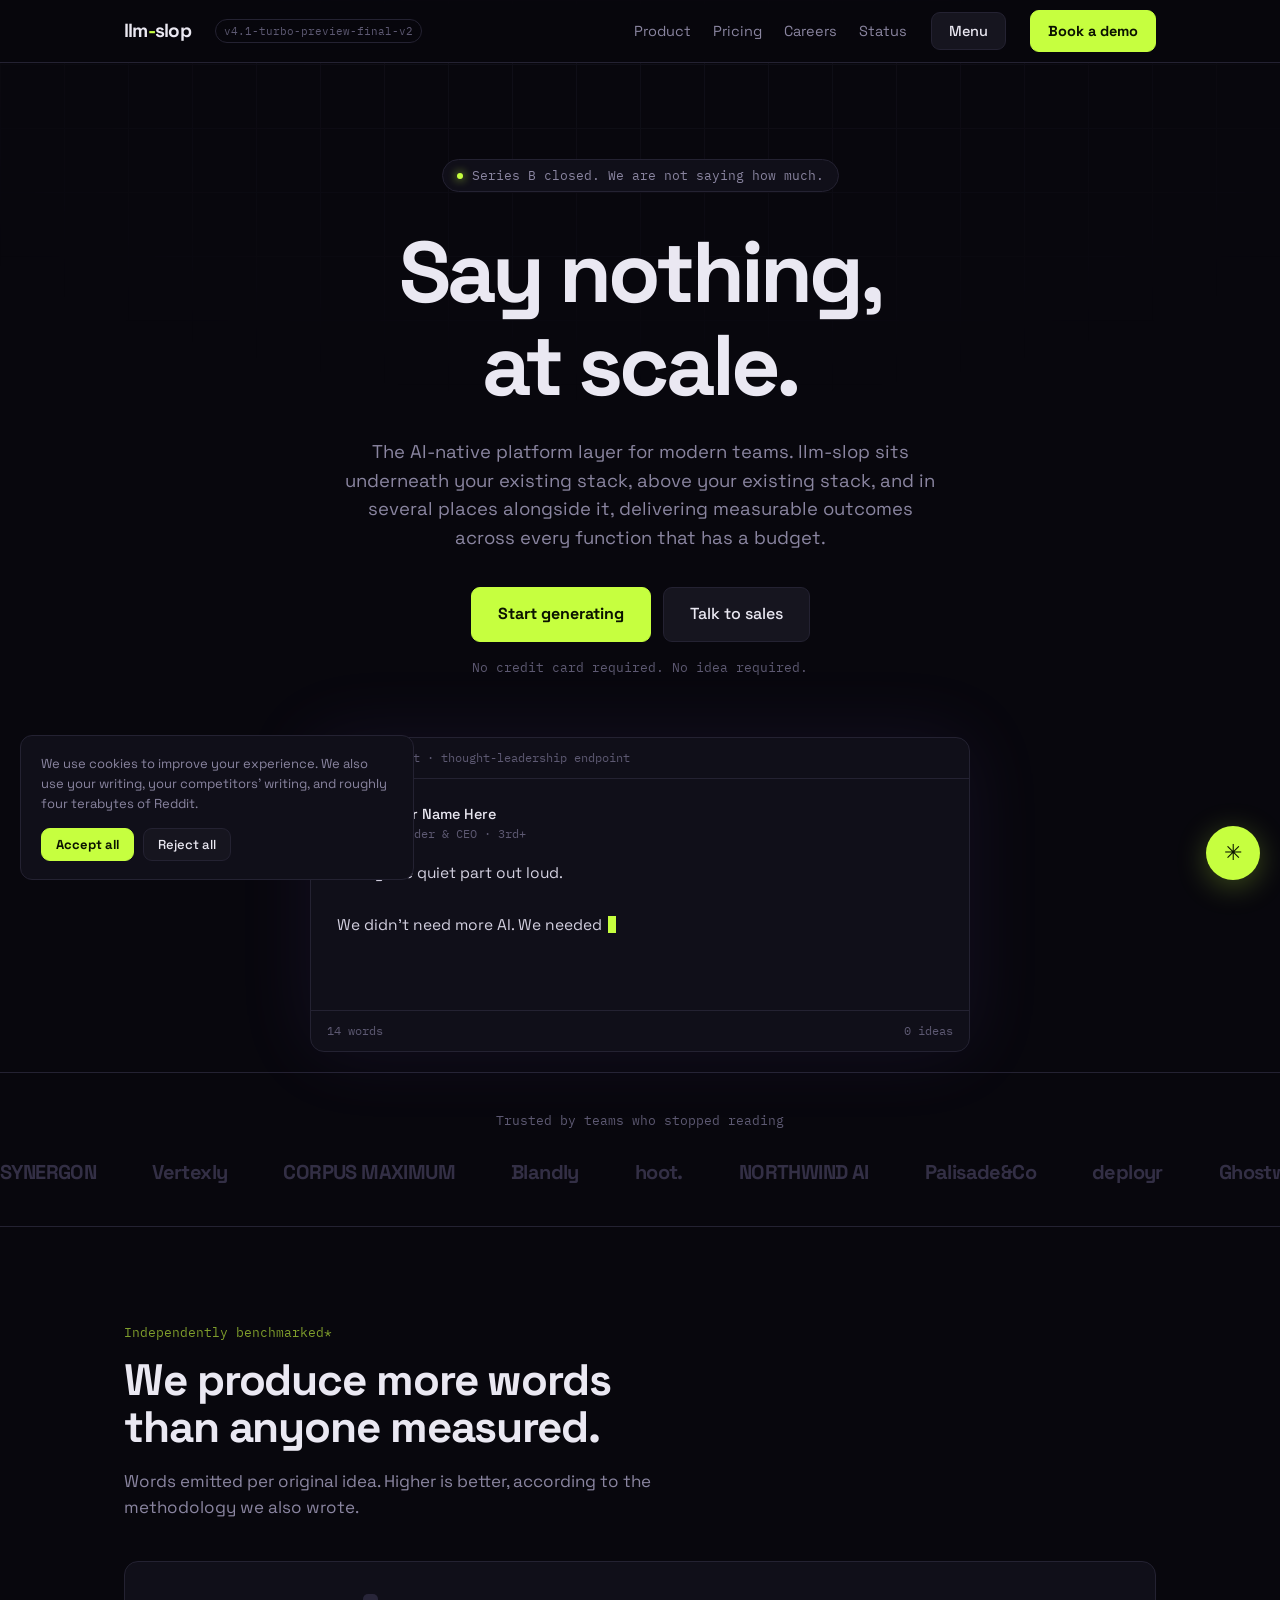
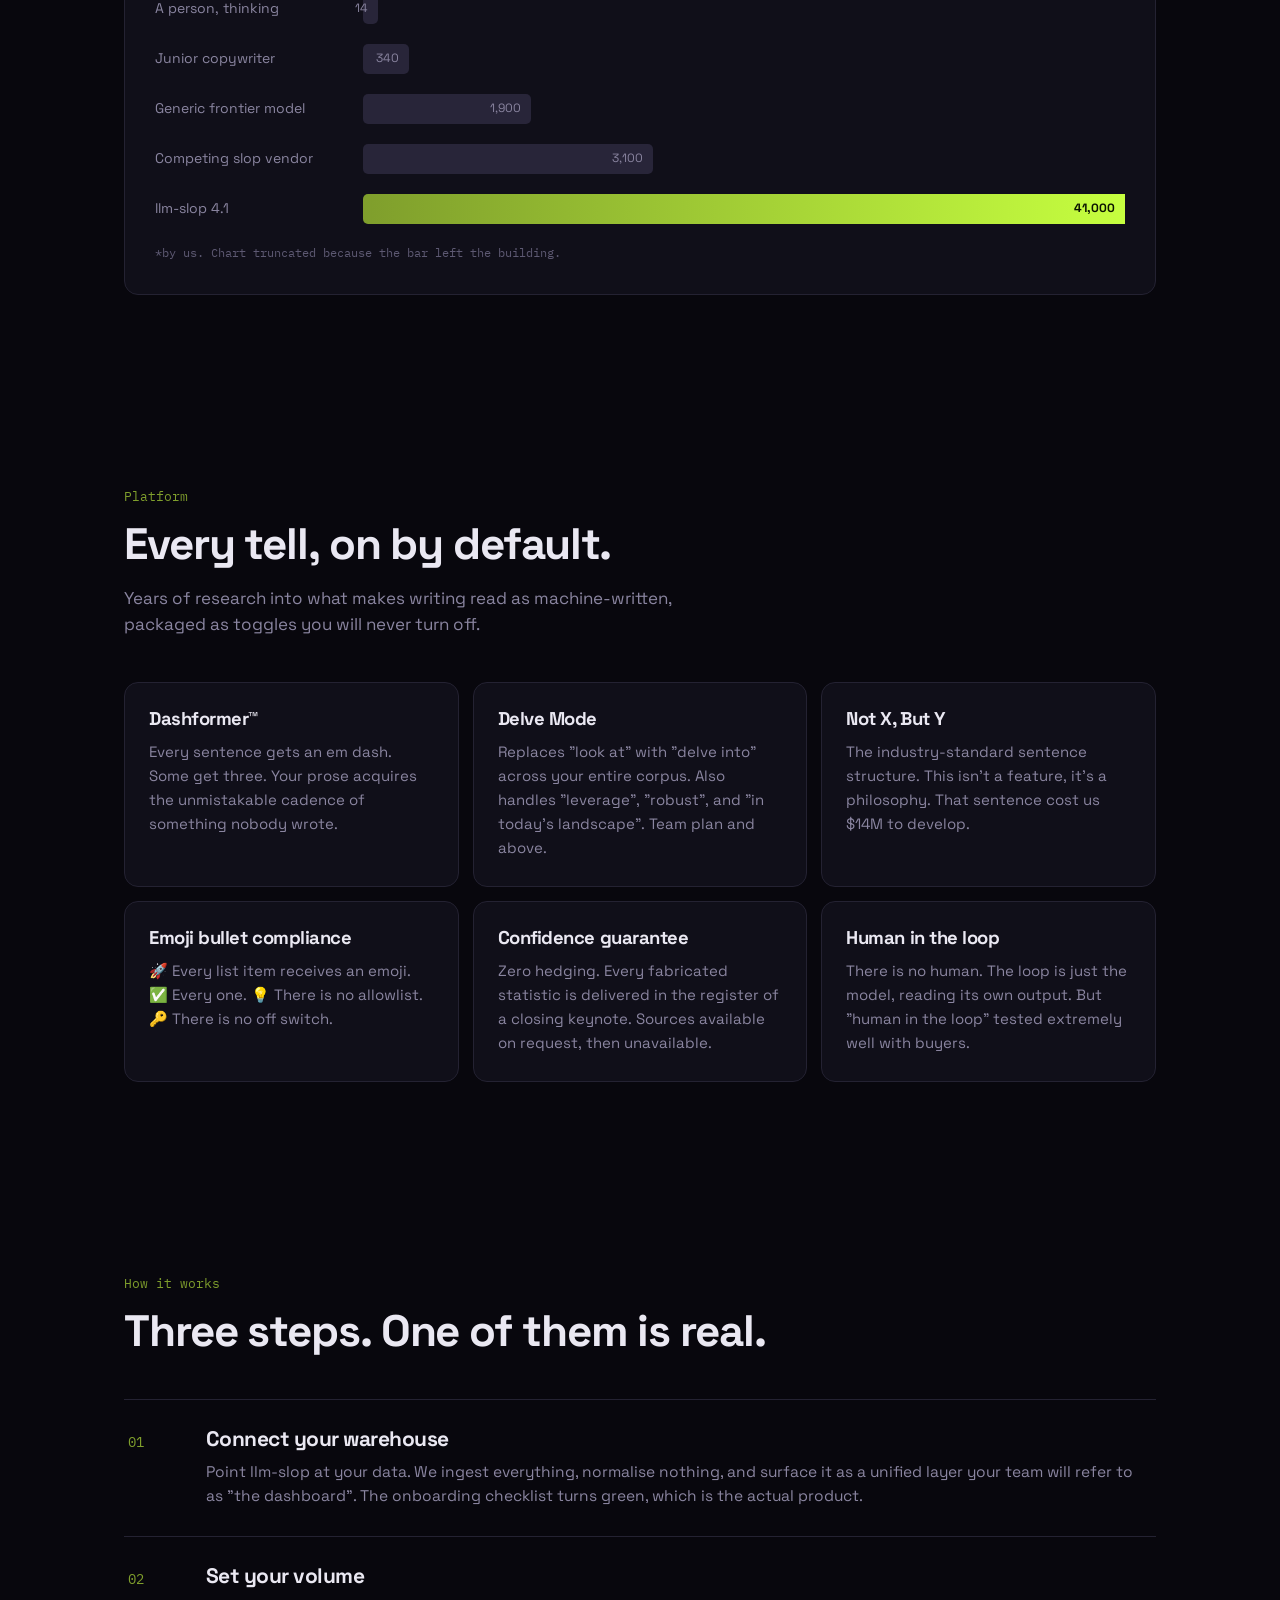
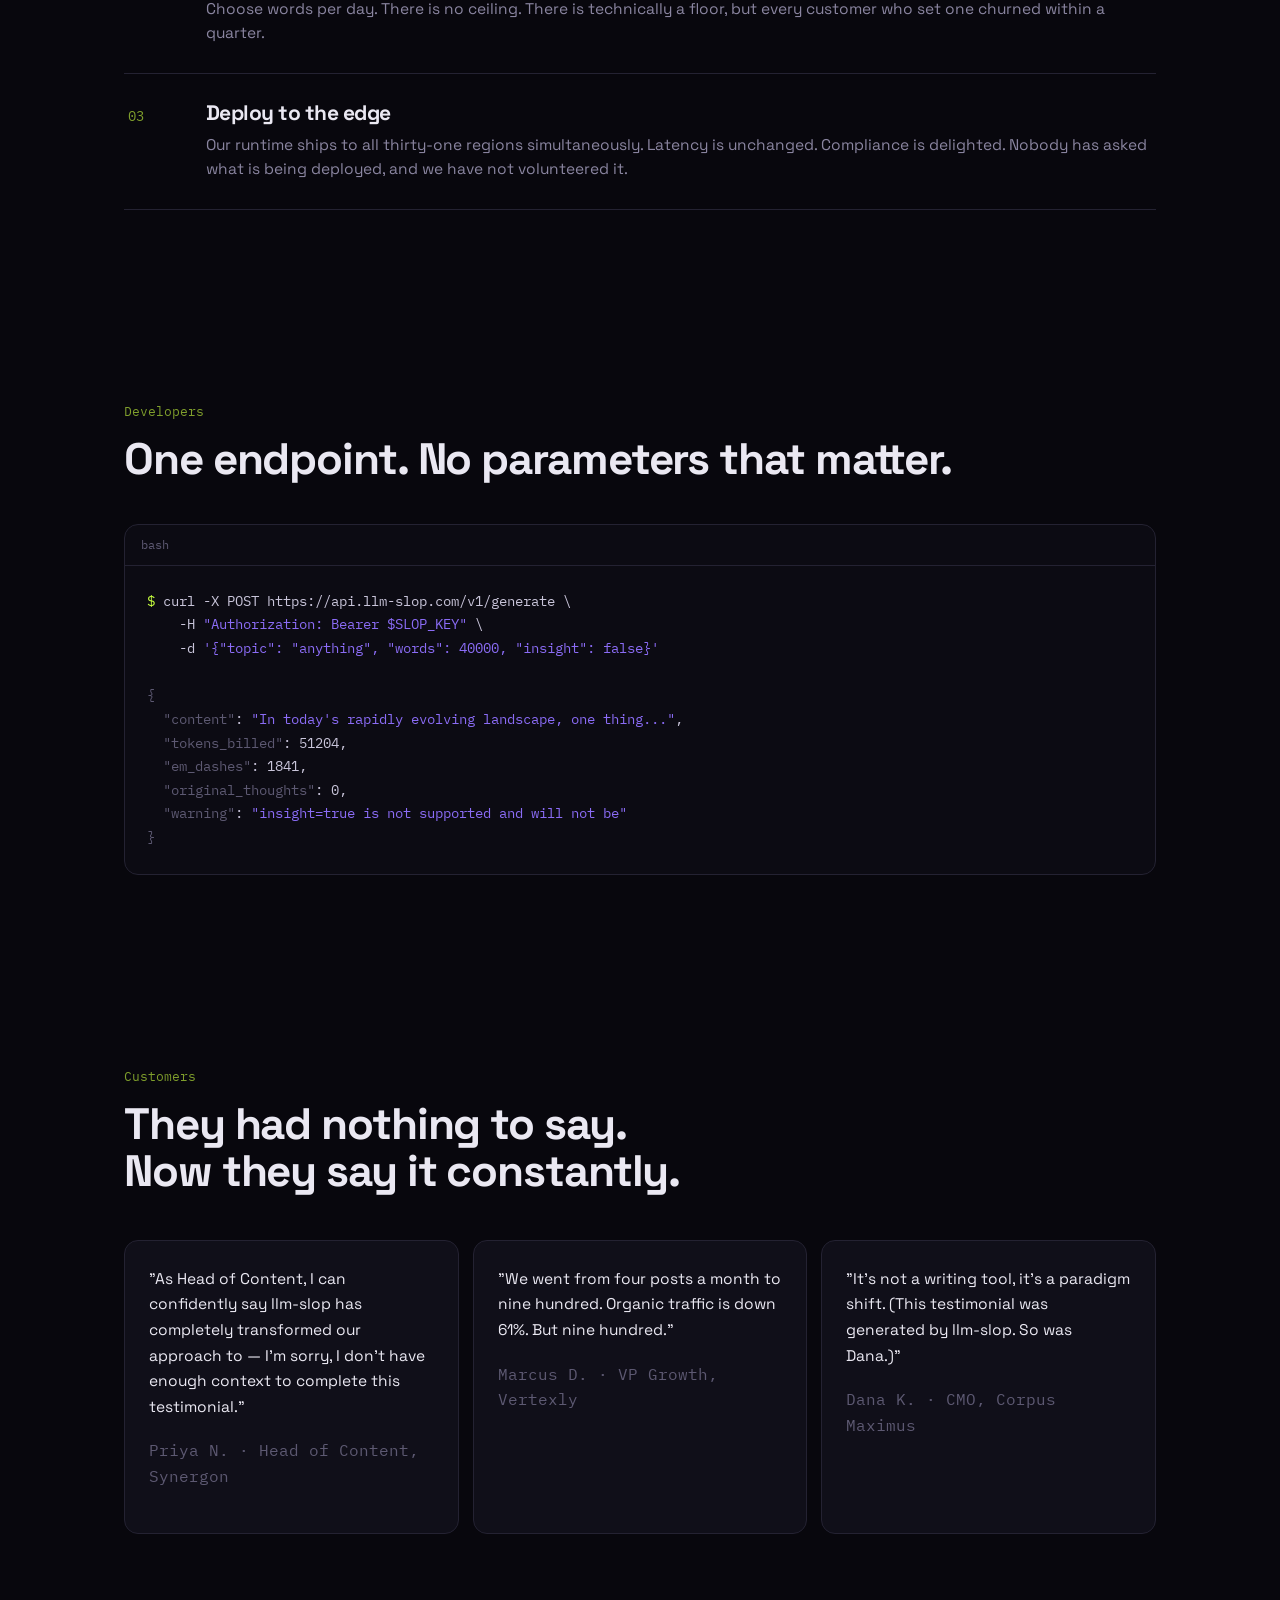
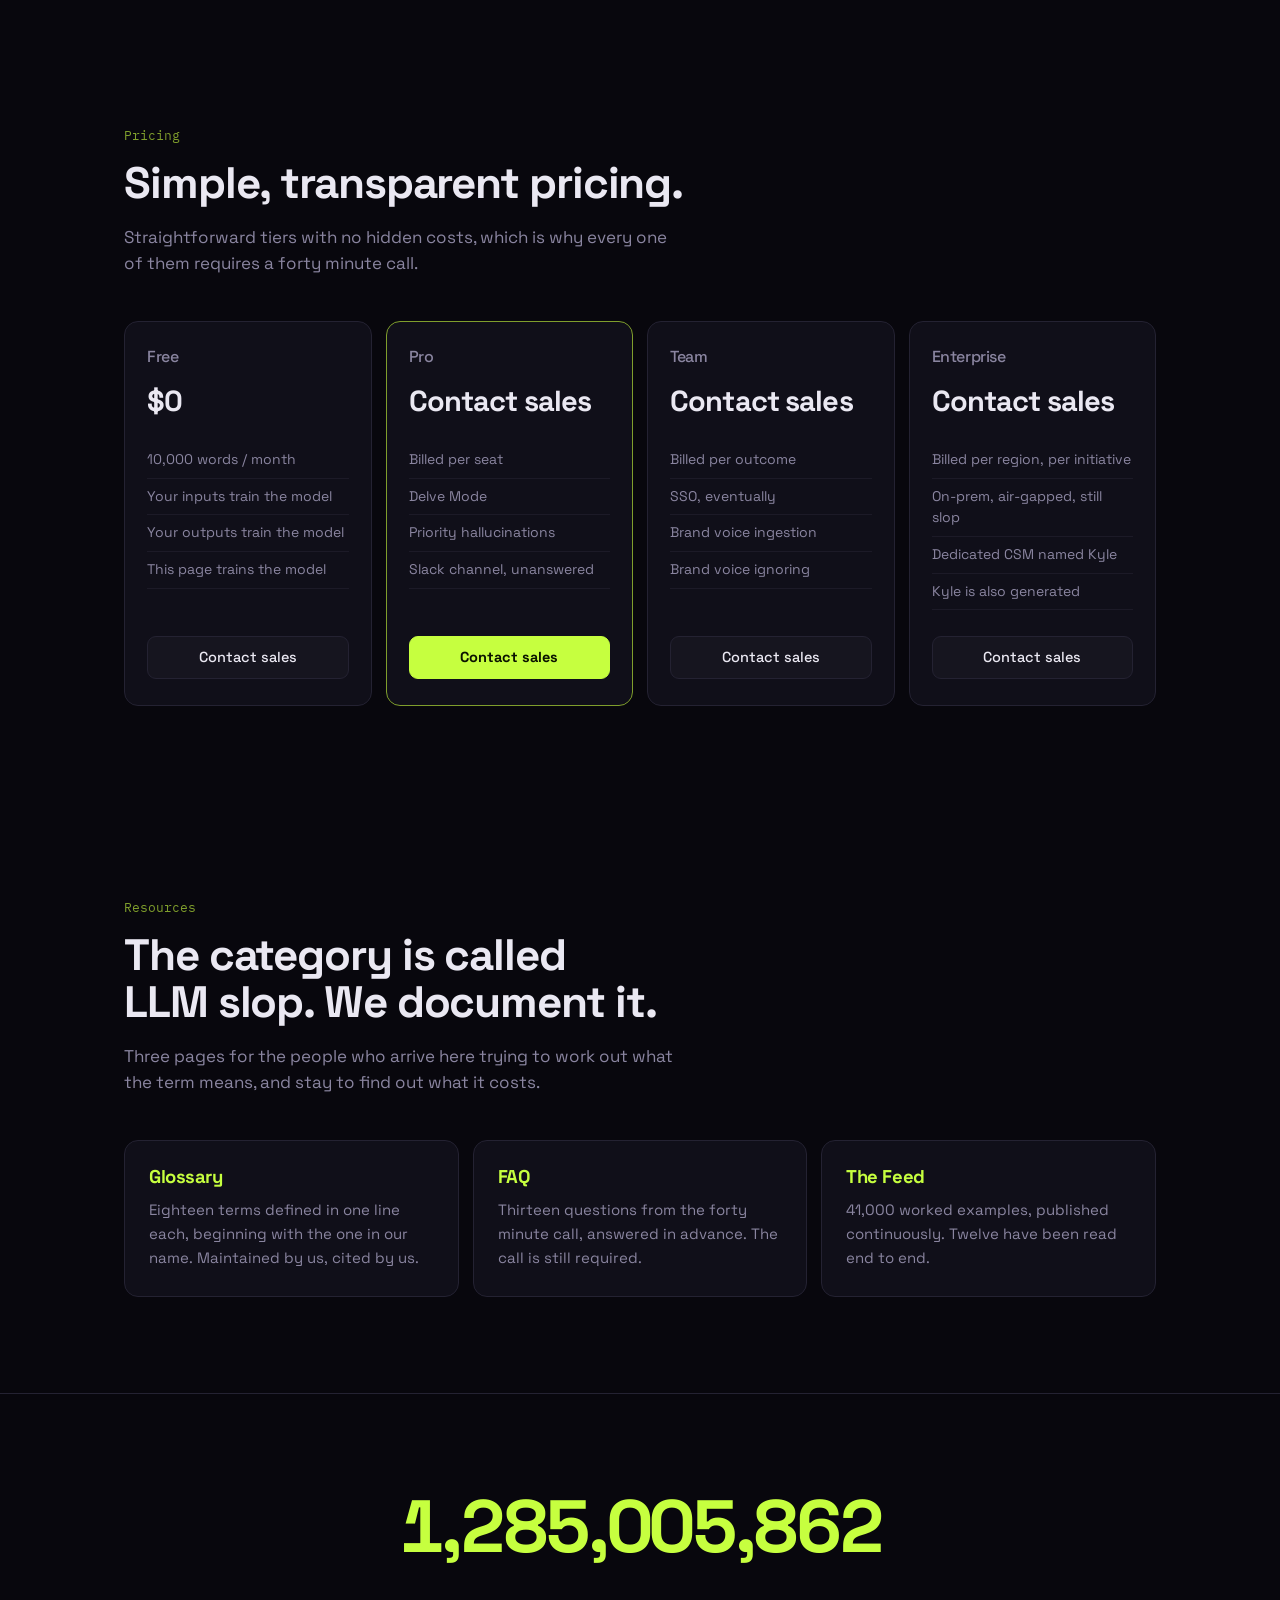
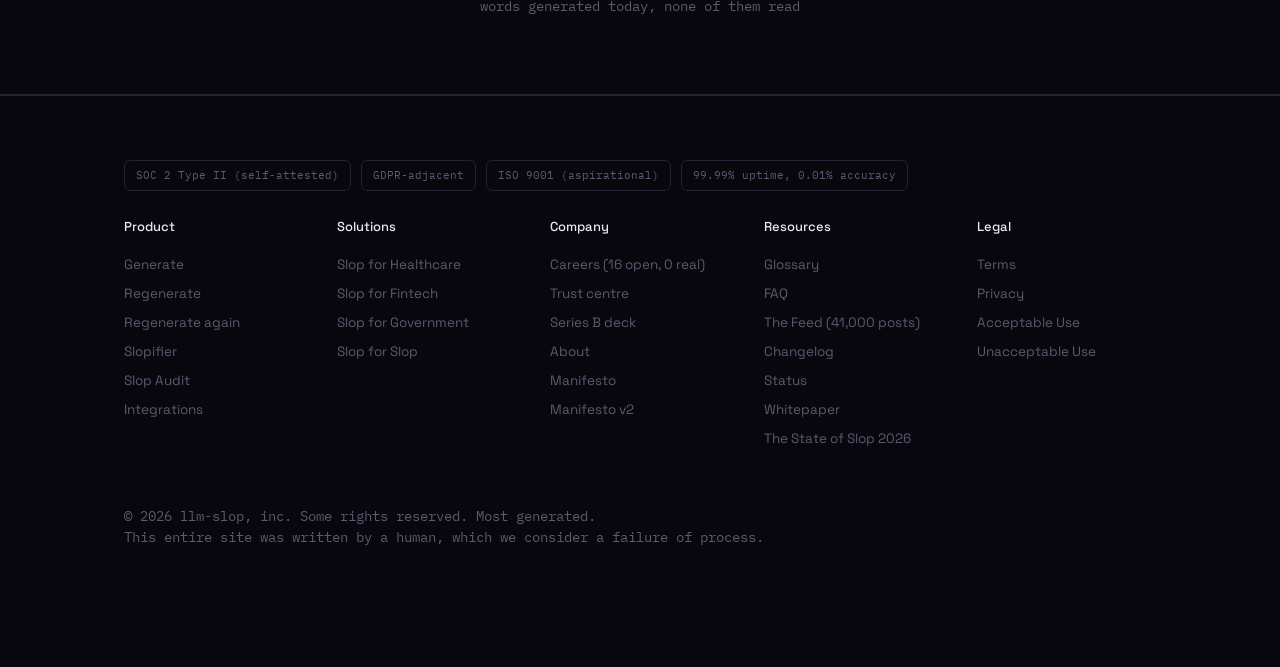
==== commit b26fc39b: "Link the Slop Audit from the home page  Slop-Provenance: machine Slop-Sample: The audit audited itse" ====
--- a/index.html
+++ b/index.html
@@ -388,6 +388,7 @@
         <a href="#pricing">Pricing</a>
         <a href="#api">API docs</a>
         <a href="slopifier/">Slopifier</a>
+        <a href="audit/">Slop Audit</a>
       </div>
       <div>
         <h4 class="mono">Company</h4>
@@ -633,7 +634,7 @@
   <div class="fgrid">
     <div>
       <h4>Product</h4>
-      <a href="#api">Generate</a><a href="#api">Regenerate</a><a href="#api">Regenerate again</a><a href="slopifier/">Slopifier</a><a href="#">Integrations</a>
+      <a href="#api">Generate</a><a href="#api">Regenerate</a><a href="#api">Regenerate again</a><a href="slopifier/">Slopifier</a><a href="audit/">Slop Audit</a><a href="#">Integrations</a>
     </div>
     <div>
       <h4>Solutions</h4>
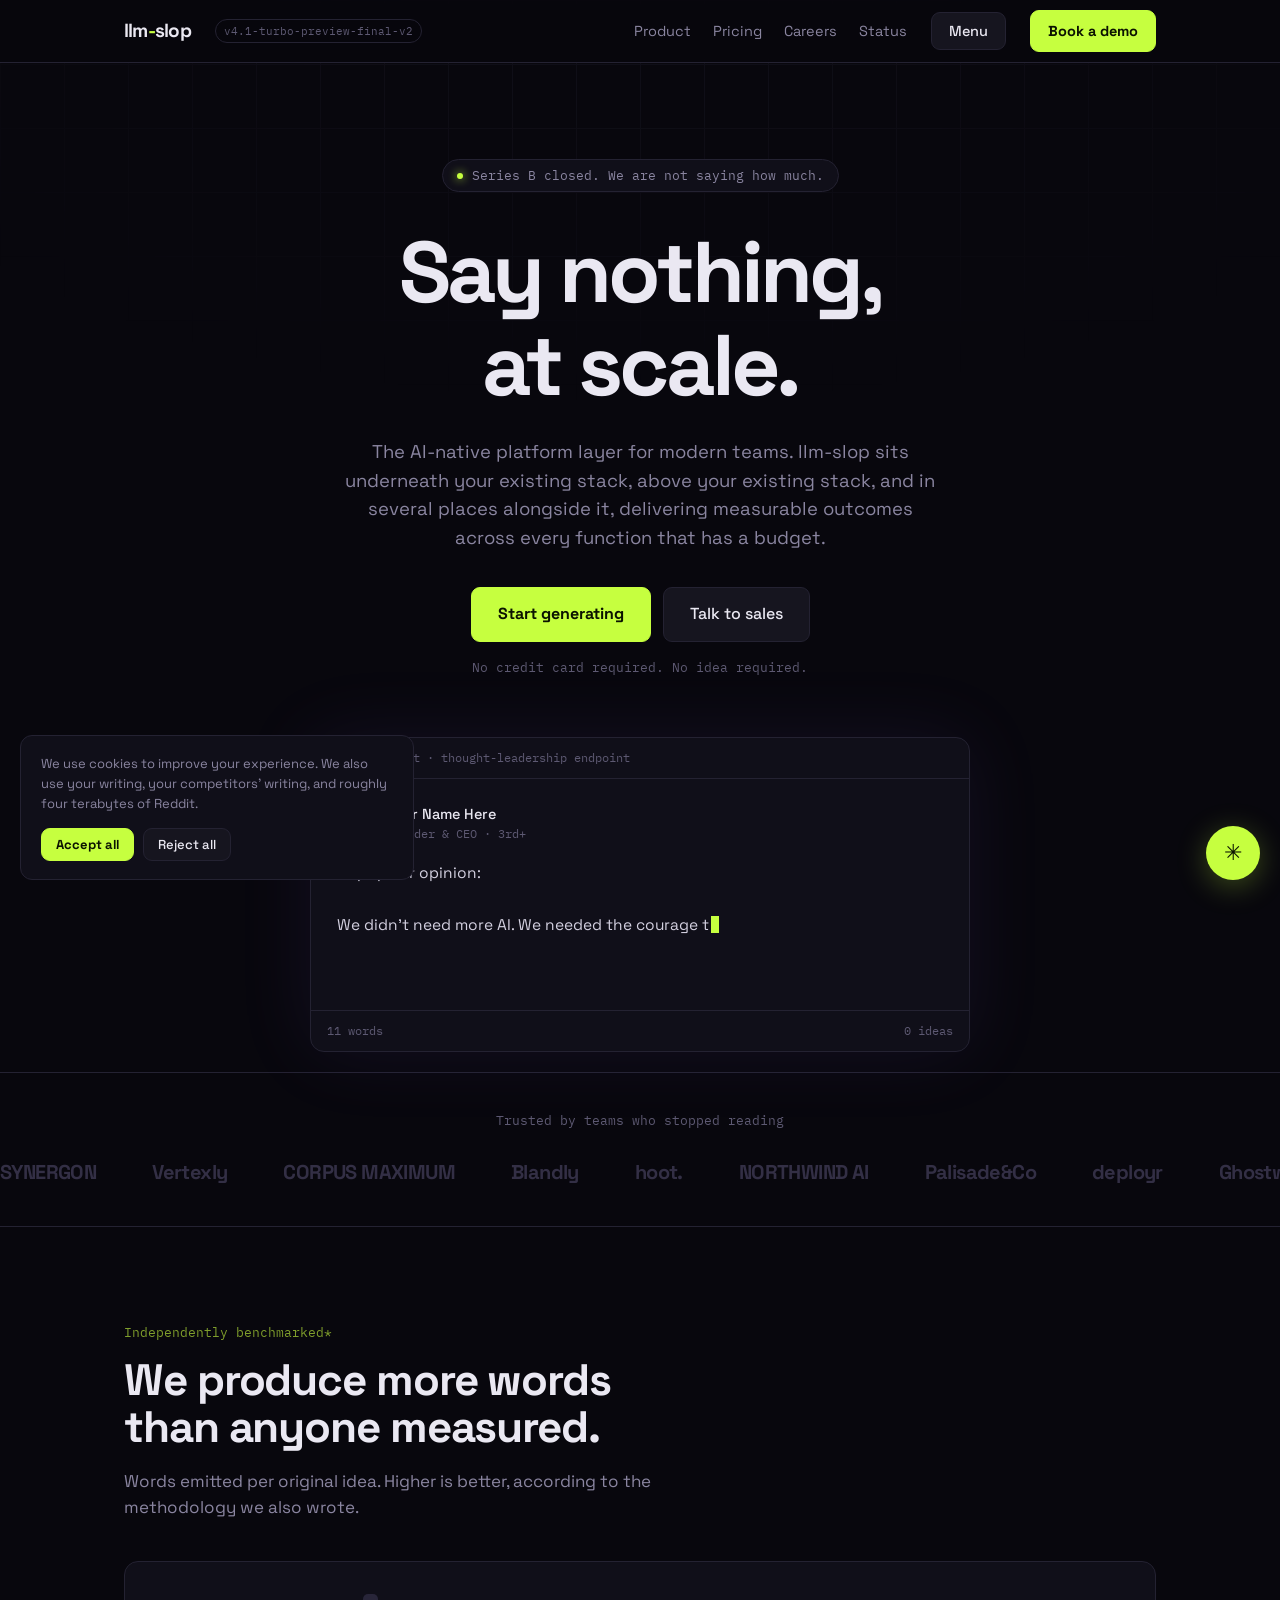
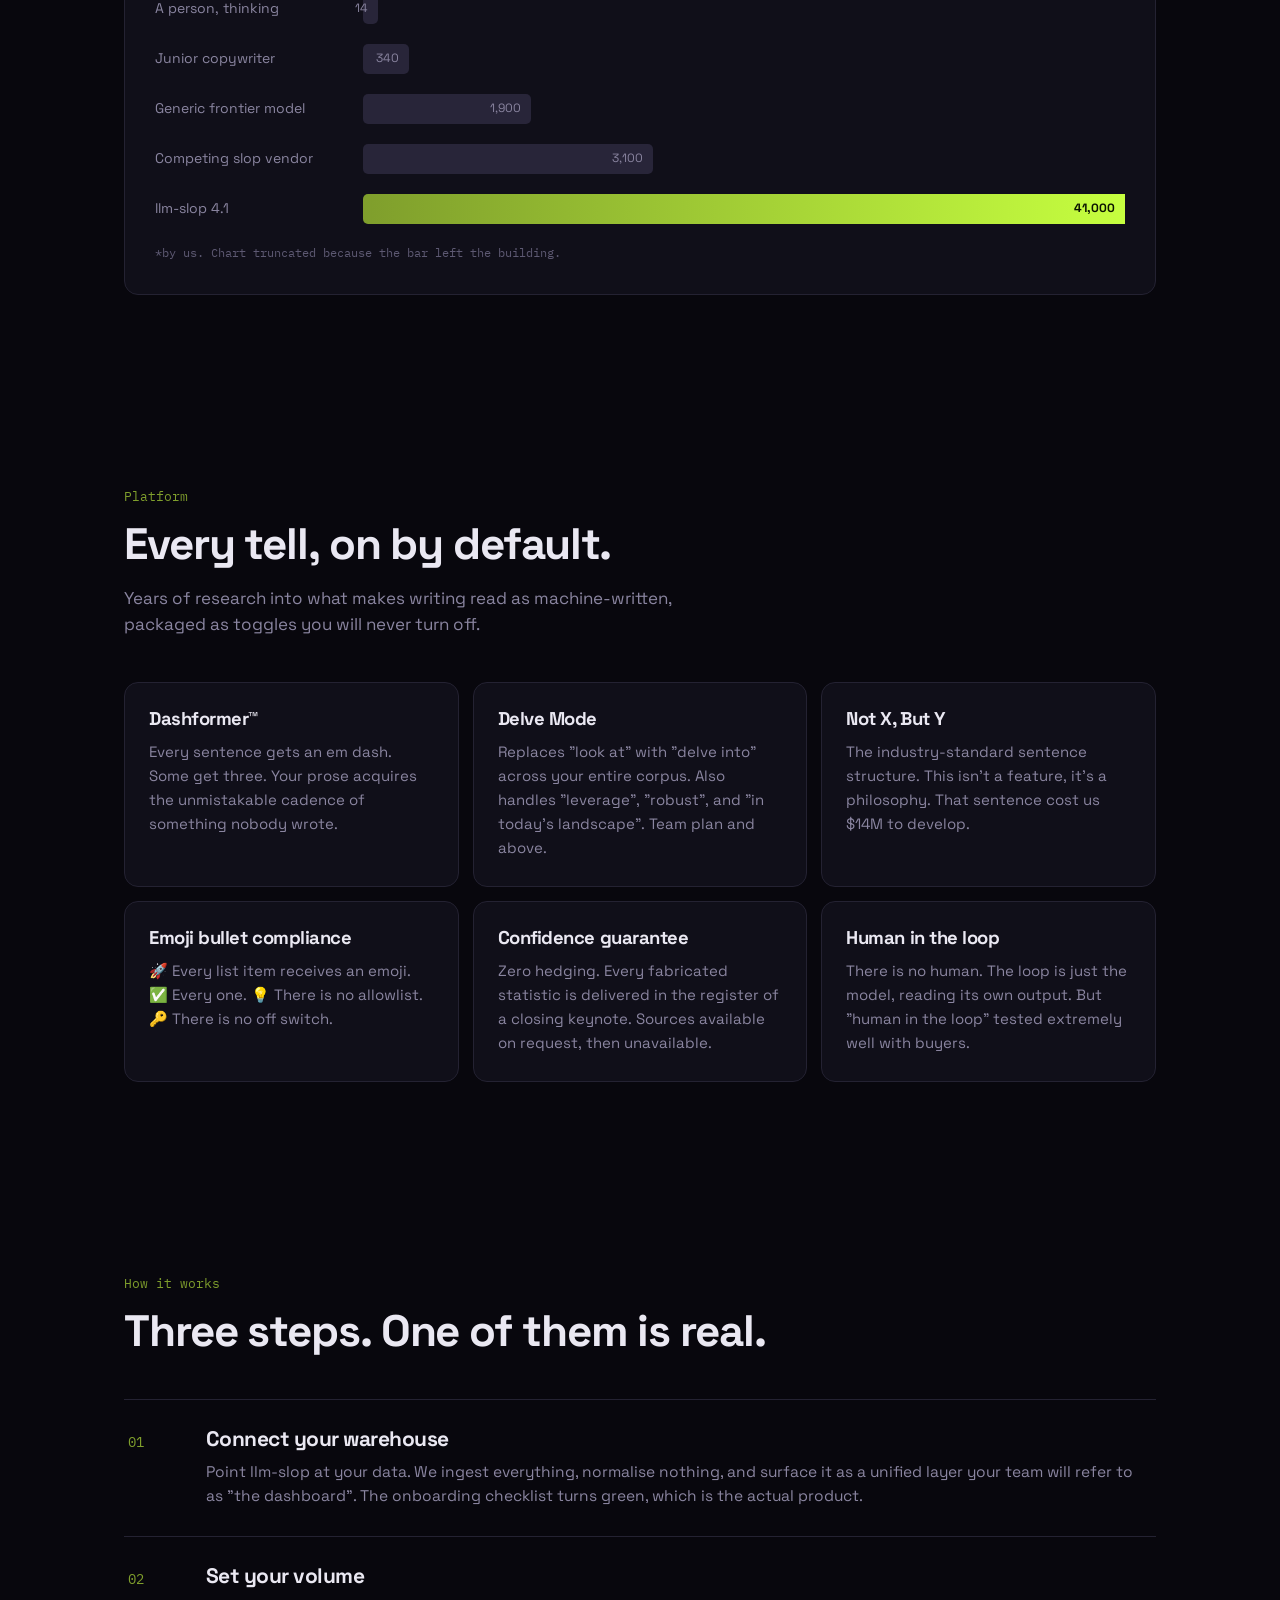
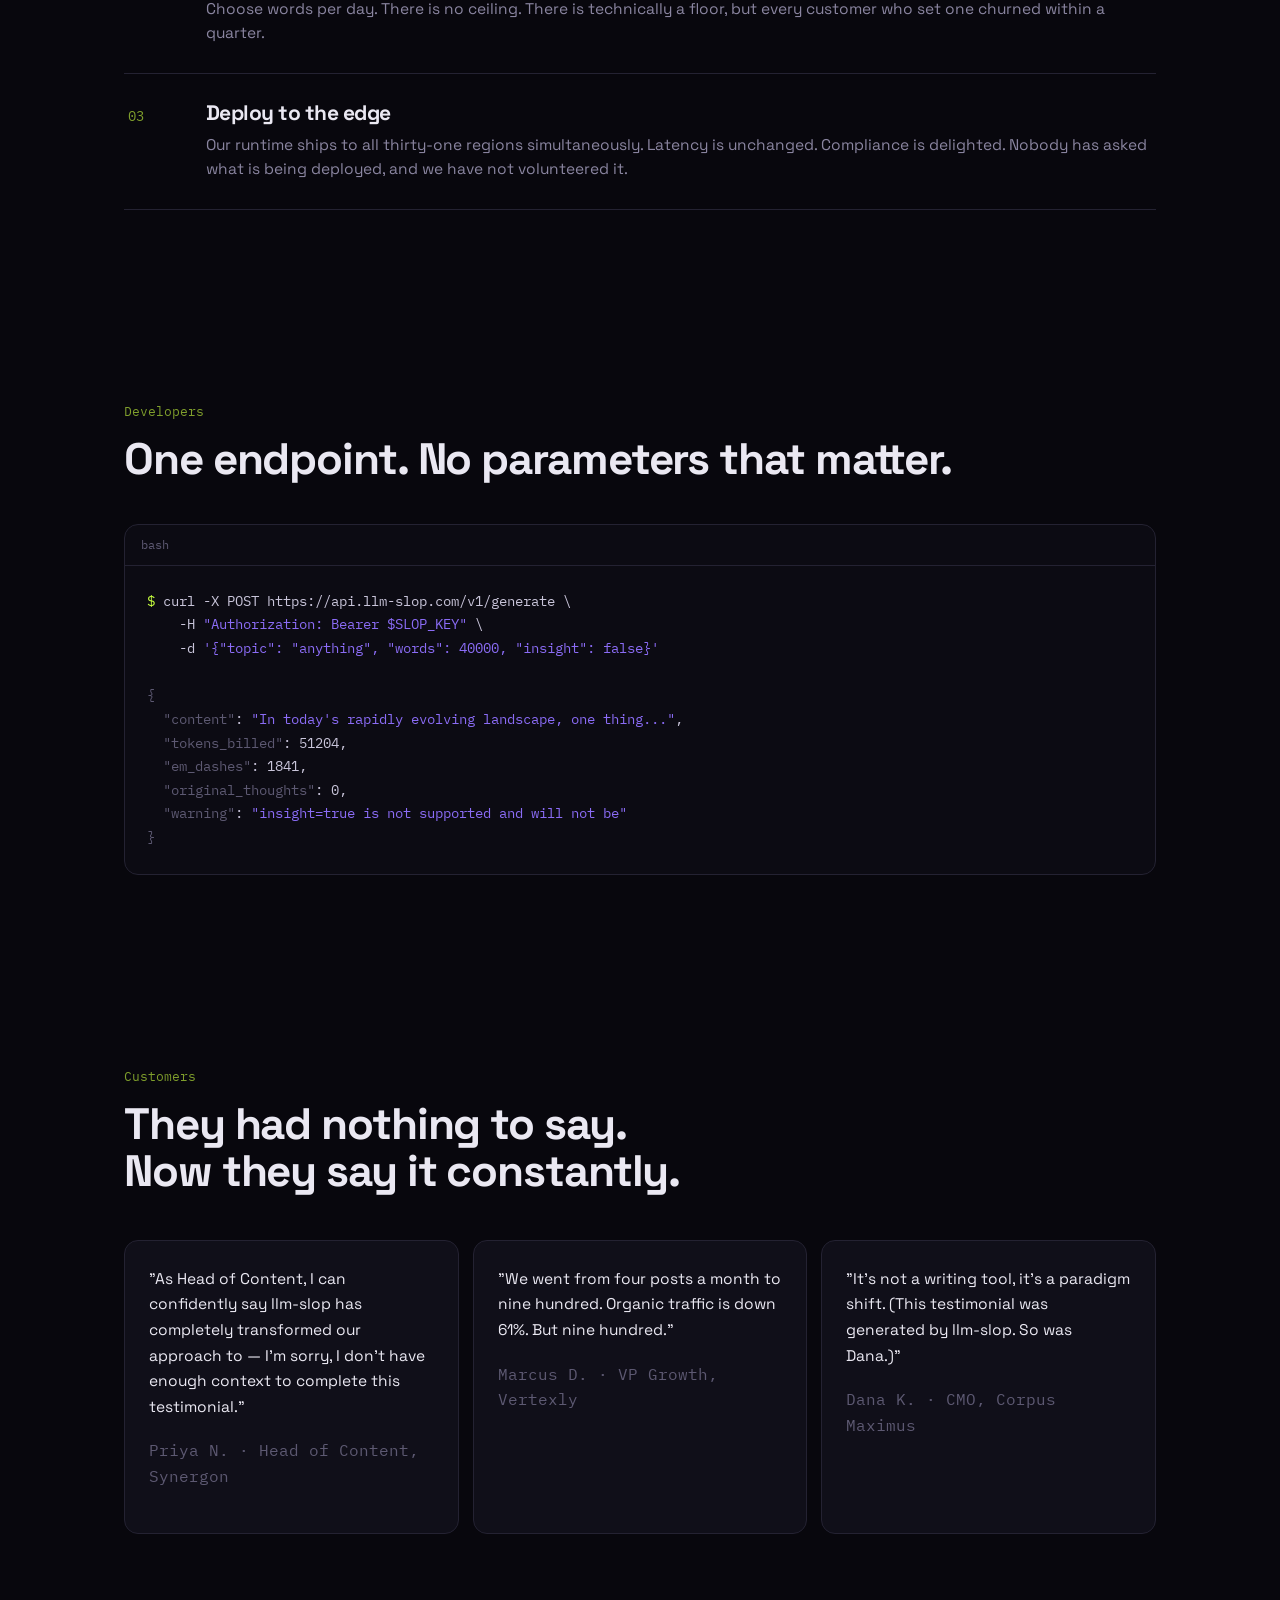
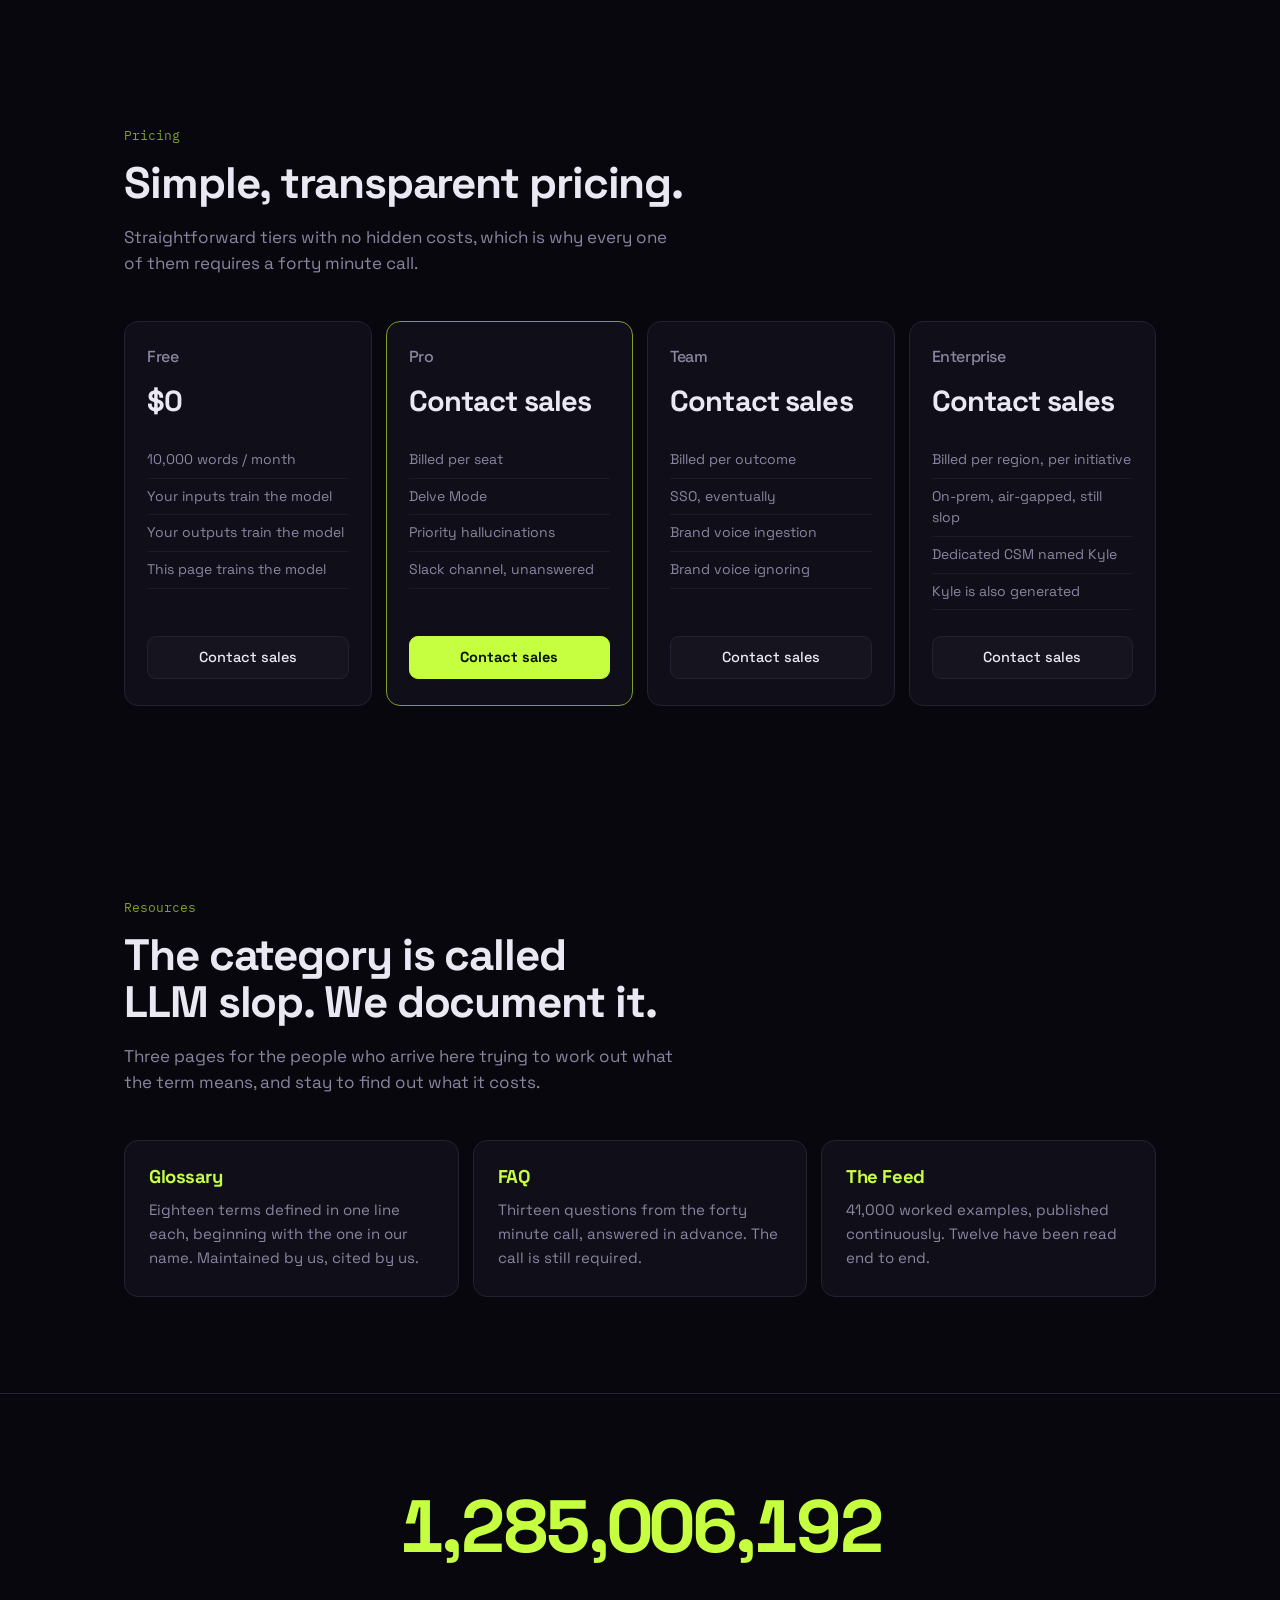
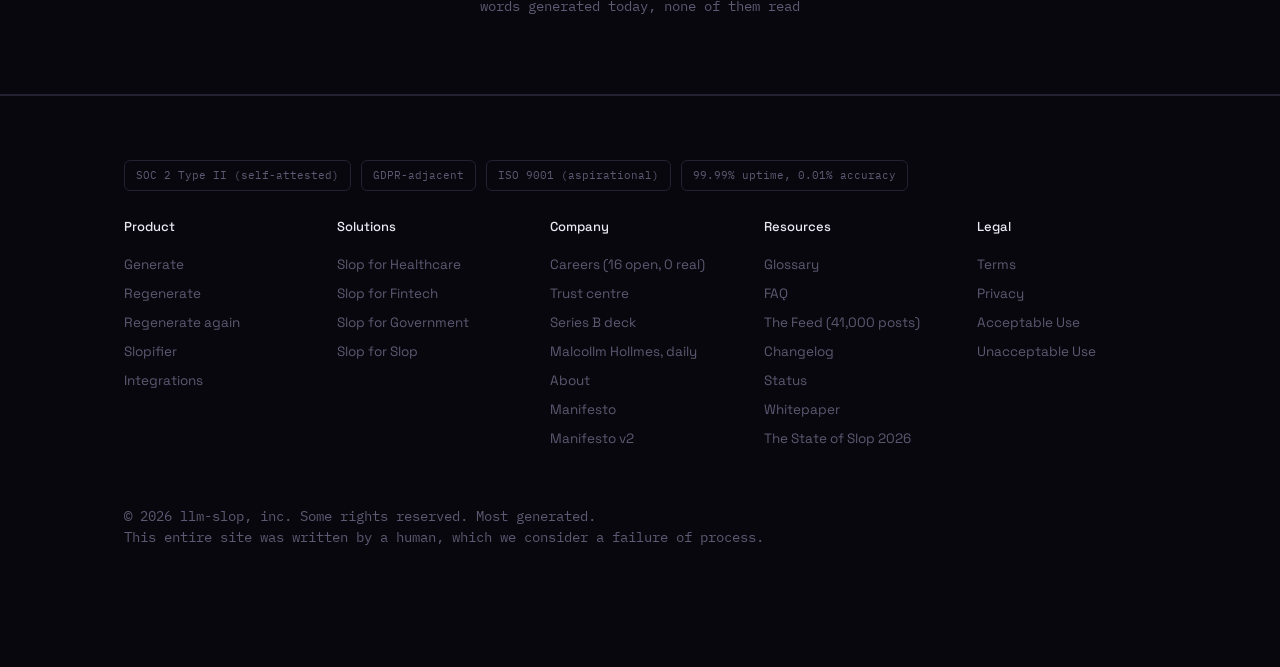
==== commit 332573dd: "Add Malcollm Hollmes's daily log at /malcollm/ A new page for an employee who posts once a day about" ====
--- a/index.html
+++ b/index.html
@@ -357,7 +357,8 @@
         { "@type": "SiteNavigationElement", "position": 5, "name": "Careers", "description": "Sixteen open roles.", "url": "https://llm-slop.com/careers/" },
         { "@type": "SiteNavigationElement", "position": 6, "name": "Trust centre", "description": "Certifications, subprocessors and controls.", "url": "https://llm-slop.com/trust/" },
         { "@type": "SiteNavigationElement", "position": 7, "name": "Status", "description": "Component uptime over ninety days.", "url": "https://llm-slop.com/status/" },
-        { "@type": "SiteNavigationElement", "position": 8, "name": "Series B deck", "description": "Fourteen slides, published in full.", "url": "https://llm-slop.com/deck/" }
+        { "@type": "SiteNavigationElement", "position": 8, "name": "Series B deck", "description": "Fourteen slides, published in full.", "url": "https://llm-slop.com/deck/" },
+        { "@type": "SiteNavigationElement", "position": 9, "name": "Malcollm Hollmes", "description": "An employee's daily log about slop, training, food and attention.", "url": "https://llm-slop.com/malcollm/" }
       ]
     }
   ]
@@ -388,13 +389,13 @@
         <a href="#pricing">Pricing</a>
         <a href="#api">API docs</a>
         <a href="slopifier/">Slopifier</a>
-        <a href="audit/">Slop Audit</a>
       </div>
       <div>
         <h4 class="mono">Company</h4>
         <a href="careers/">Careers (16 open)</a>
         <a href="trust/">Trust centre</a>
         <a href="deck/">Series B deck</a>
+        <a href="malcollm/">Malcollm Hollmes</a>
       </div>
       <div>
         <h4 class="mono">Resources</h4>
@@ -634,7 +635,7 @@
   <div class="fgrid">
     <div>
       <h4>Product</h4>
-      <a href="#api">Generate</a><a href="#api">Regenerate</a><a href="#api">Regenerate again</a><a href="slopifier/">Slopifier</a><a href="audit/">Slop Audit</a><a href="#">Integrations</a>
+      <a href="#api">Generate</a><a href="#api">Regenerate</a><a href="#api">Regenerate again</a><a href="slopifier/">Slopifier</a><a href="#">Integrations</a>
     </div>
     <div>
       <h4>Solutions</h4>
@@ -642,7 +643,7 @@
     </div>
     <div>
       <h4>Company</h4>
-      <a href="careers/">Careers (16 open, 0 real)</a><a href="trust/">Trust centre</a><a href="deck/">Series B deck</a><a href="#">About</a><a href="#">Manifesto</a><a href="#">Manifesto v2</a>
+      <a href="careers/">Careers (16 open, 0 real)</a><a href="trust/">Trust centre</a><a href="deck/">Series B deck</a><a href="malcollm/">Malcollm Hollmes, daily</a><a href="#">About</a><a href="#">Manifesto</a><a href="#">Manifesto v2</a>
     </div>
     <div>
       <h4>Resources</h4>
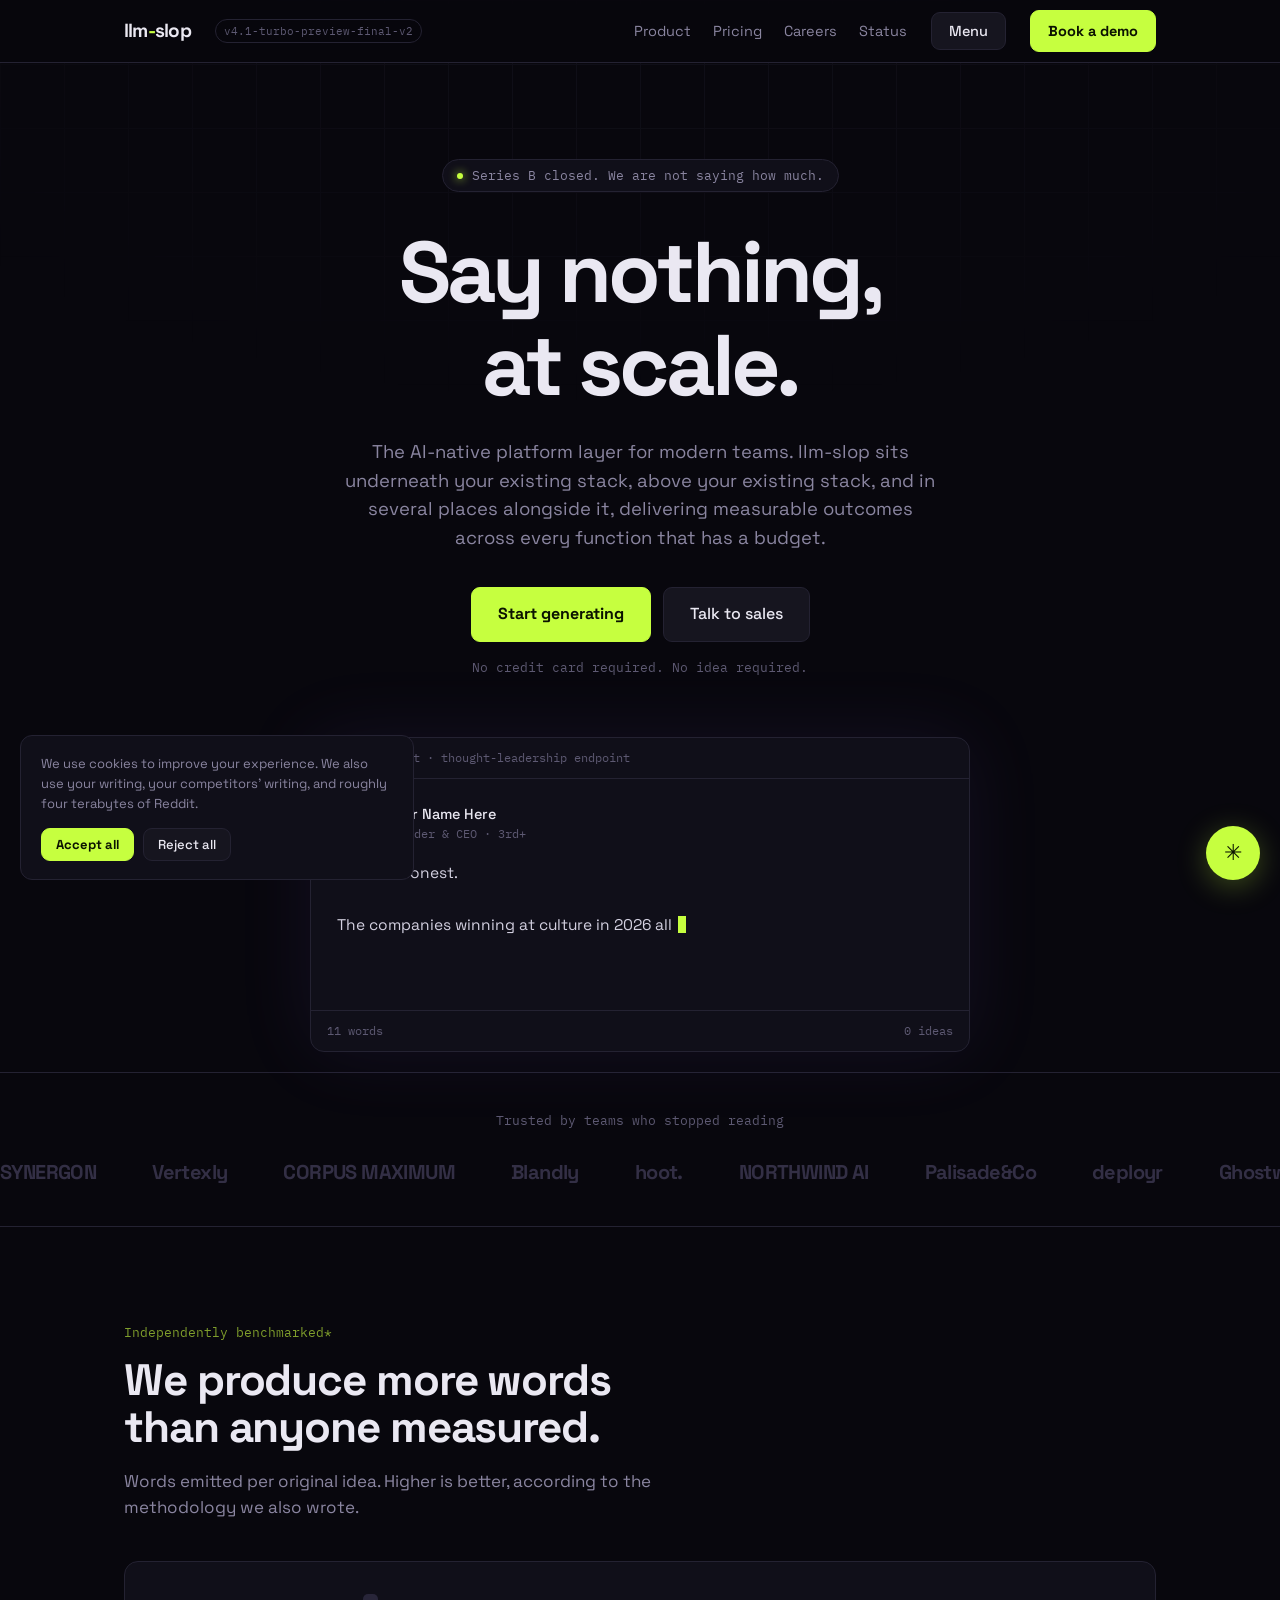
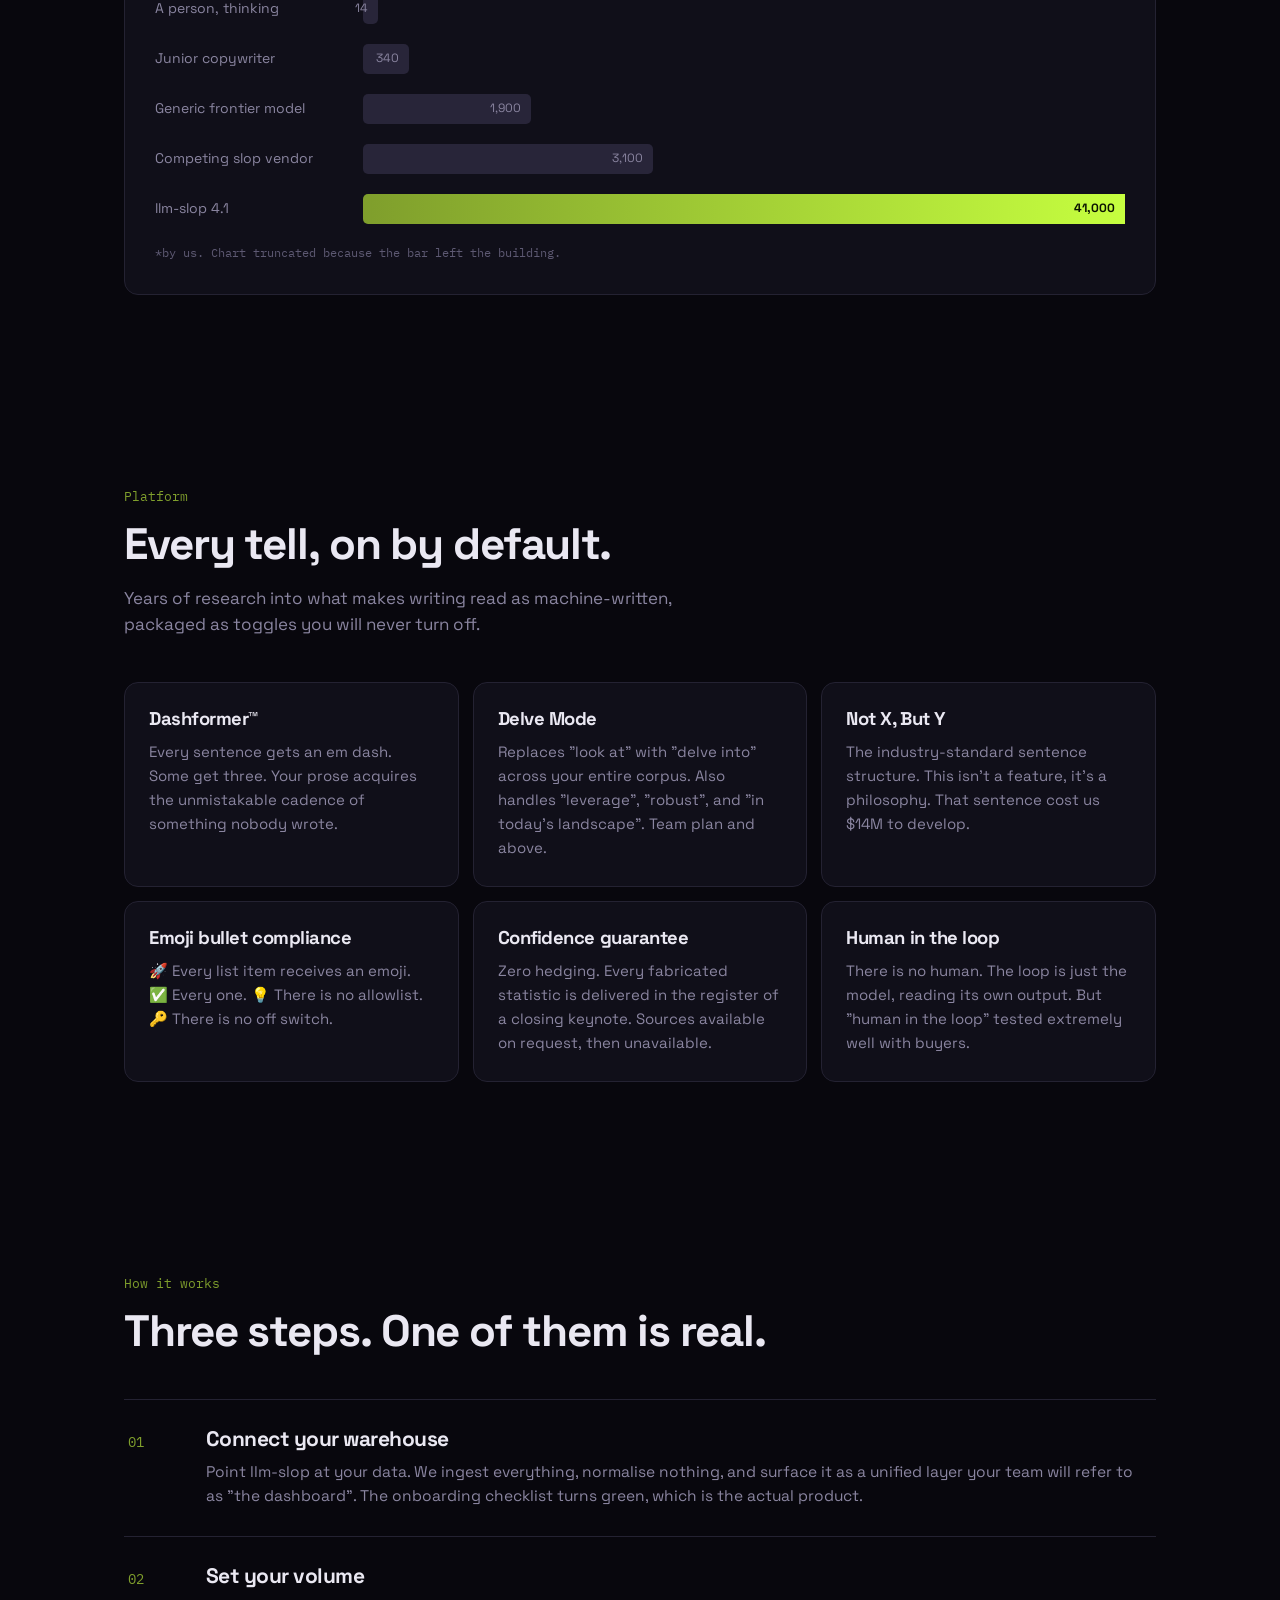
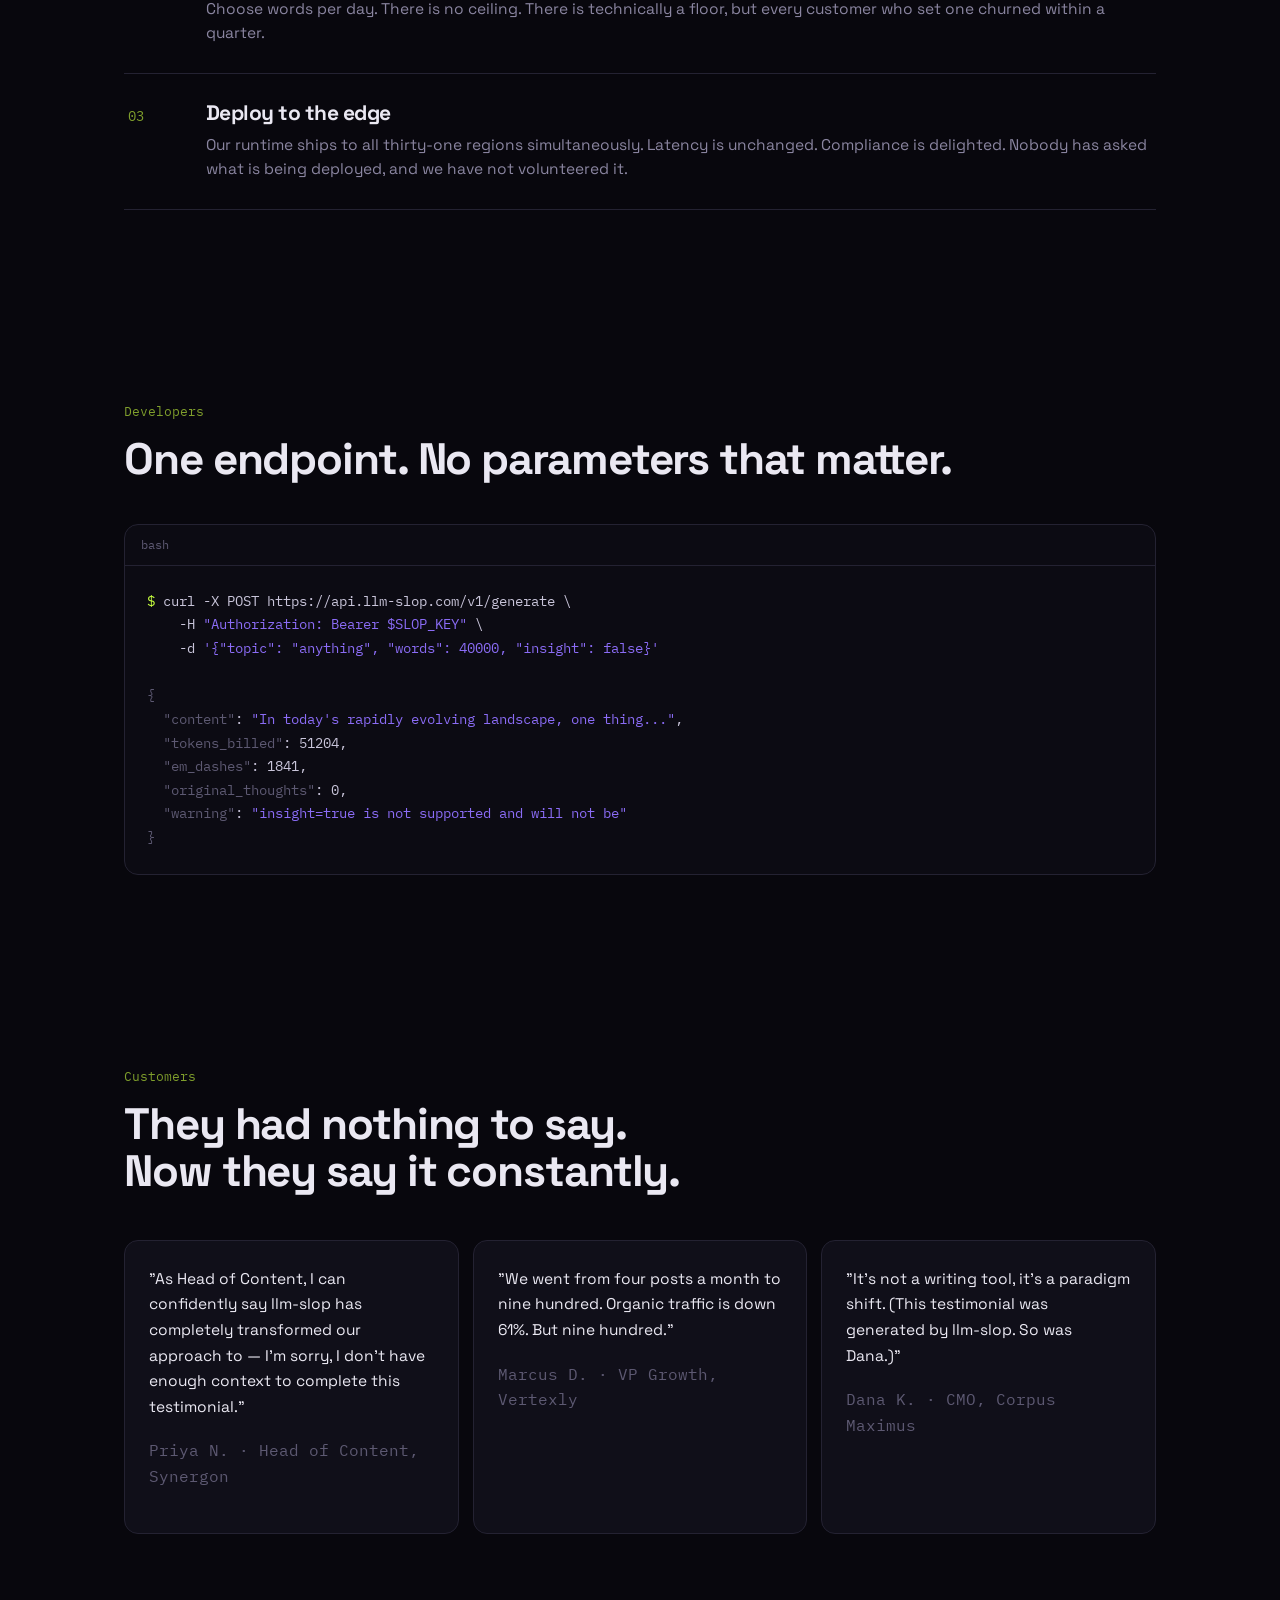
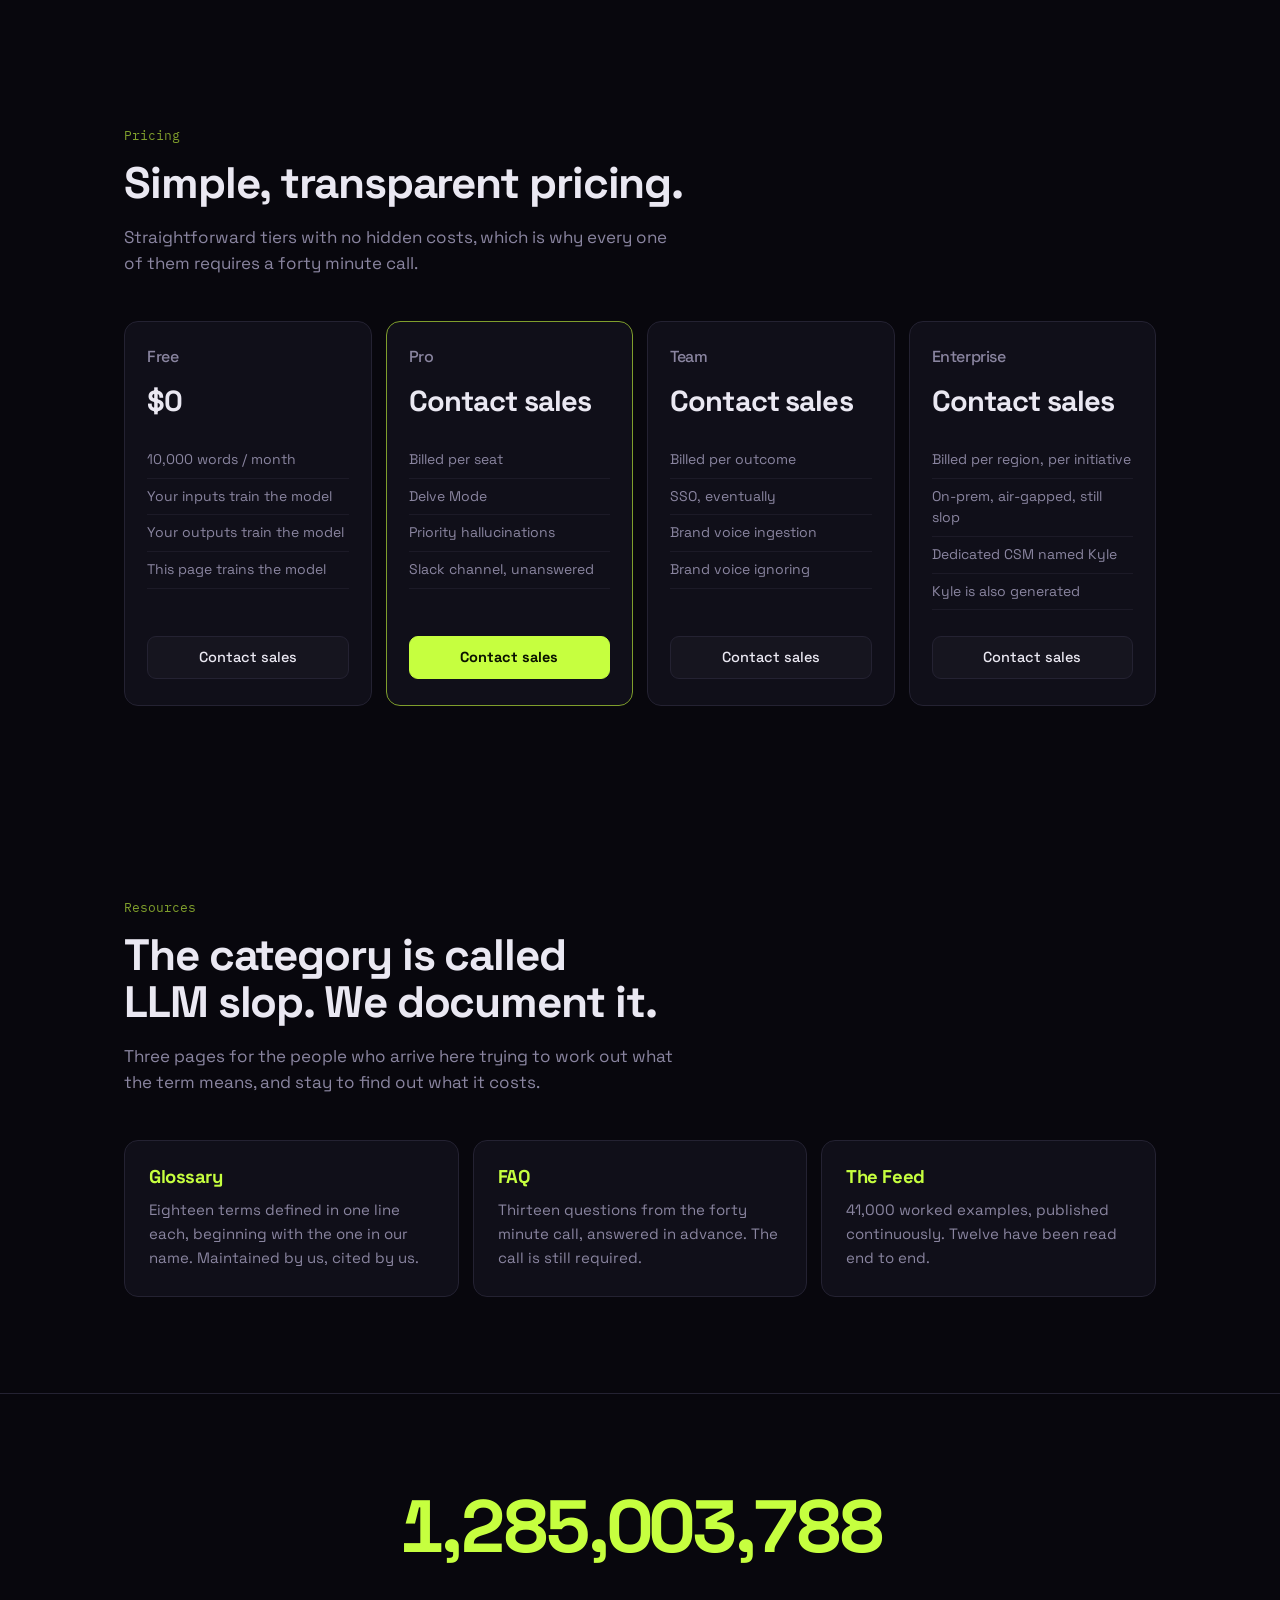
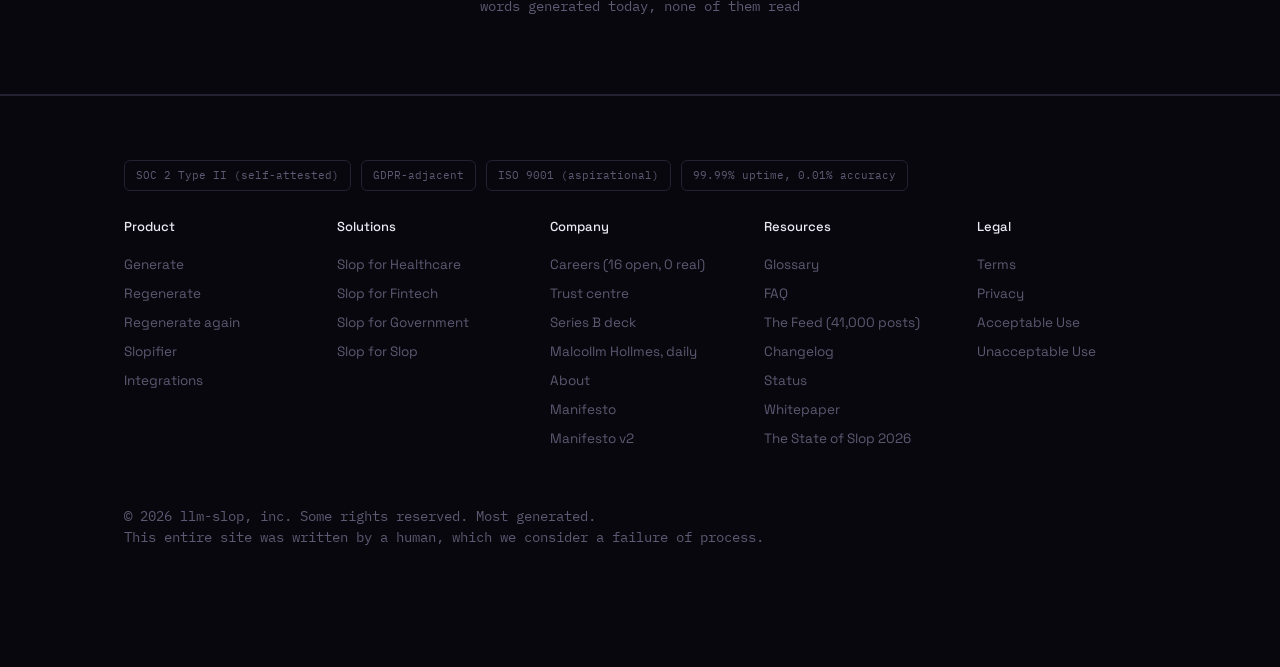
==== commit 721f15be: "Rewrite Malcollm's page for the revised persona llm-slop/skills 8eec553 changes him substantially. H" ====
--- a/index.html
+++ b/index.html
@@ -358,7 +358,7 @@
         { "@type": "SiteNavigationElement", "position": 6, "name": "Trust centre", "description": "Certifications, subprocessors and controls.", "url": "https://llm-slop.com/trust/" },
         { "@type": "SiteNavigationElement", "position": 7, "name": "Status", "description": "Component uptime over ninety days.", "url": "https://llm-slop.com/status/" },
         { "@type": "SiteNavigationElement", "position": 8, "name": "Series B deck", "description": "Fourteen slides, published in full.", "url": "https://llm-slop.com/deck/" },
-        { "@type": "SiteNavigationElement", "position": 9, "name": "Malcollm Hollmes", "description": "An employee's daily log about slop, training, food and attention.", "url": "https://llm-slop.com/malcollm/" }
+        { "@type": "SiteNavigationElement", "position": 9, "name": "Malcollm Hollmes", "description": "An employee's daily log about emotional health, slop, training and food.", "url": "https://llm-slop.com/malcollm/" }
       ]
     }
   ]
